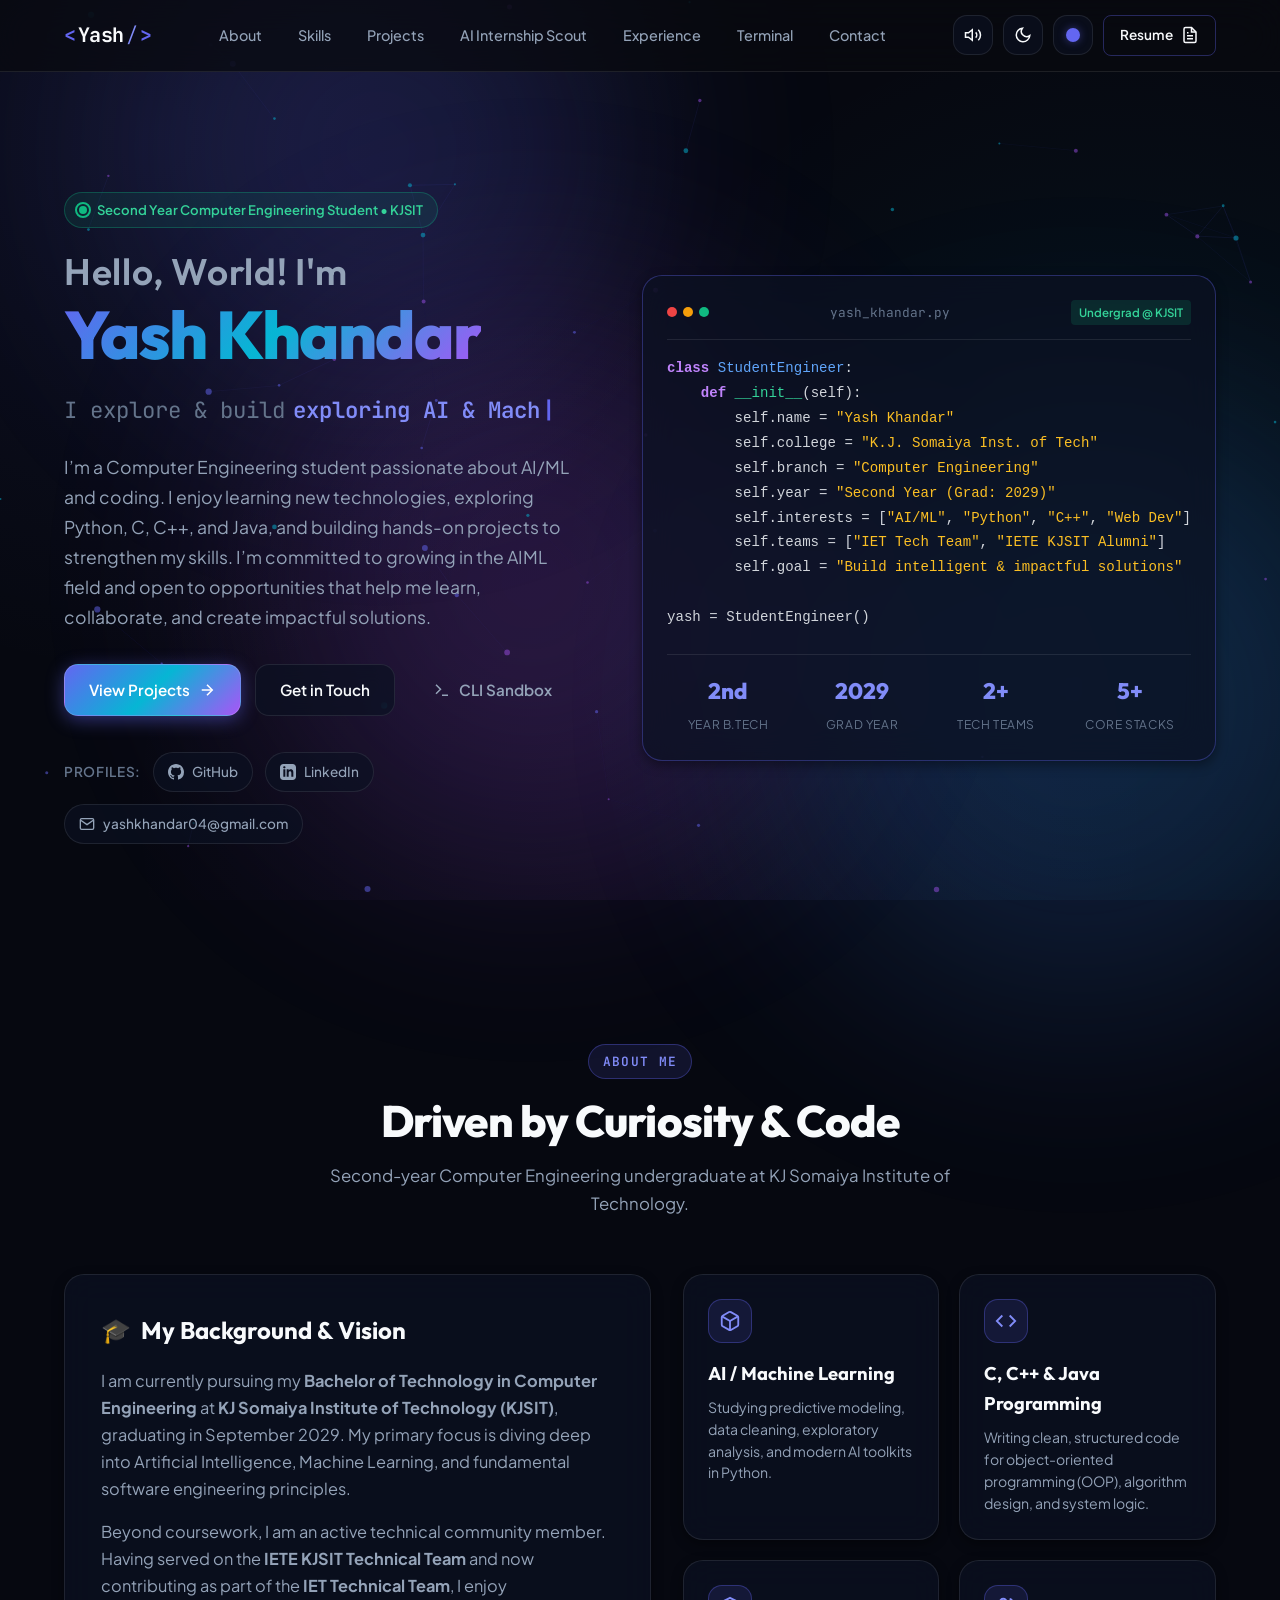
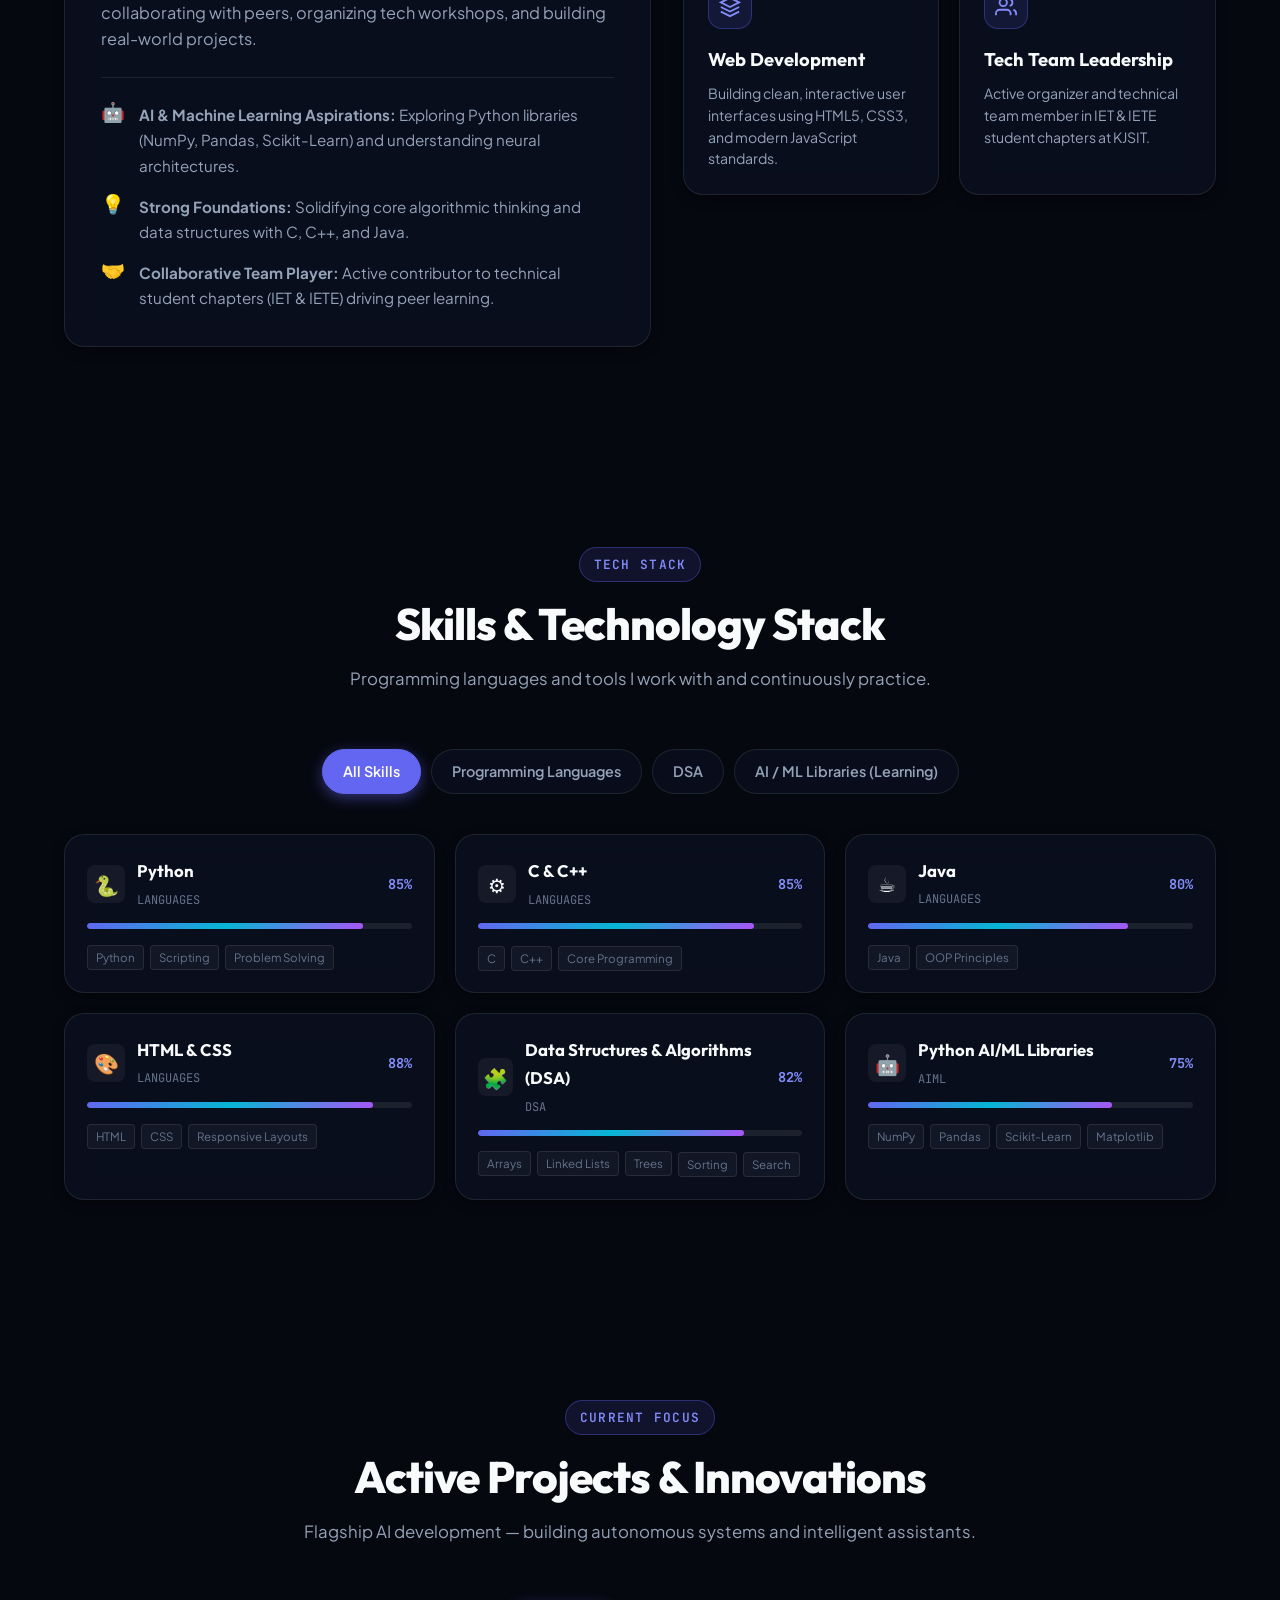
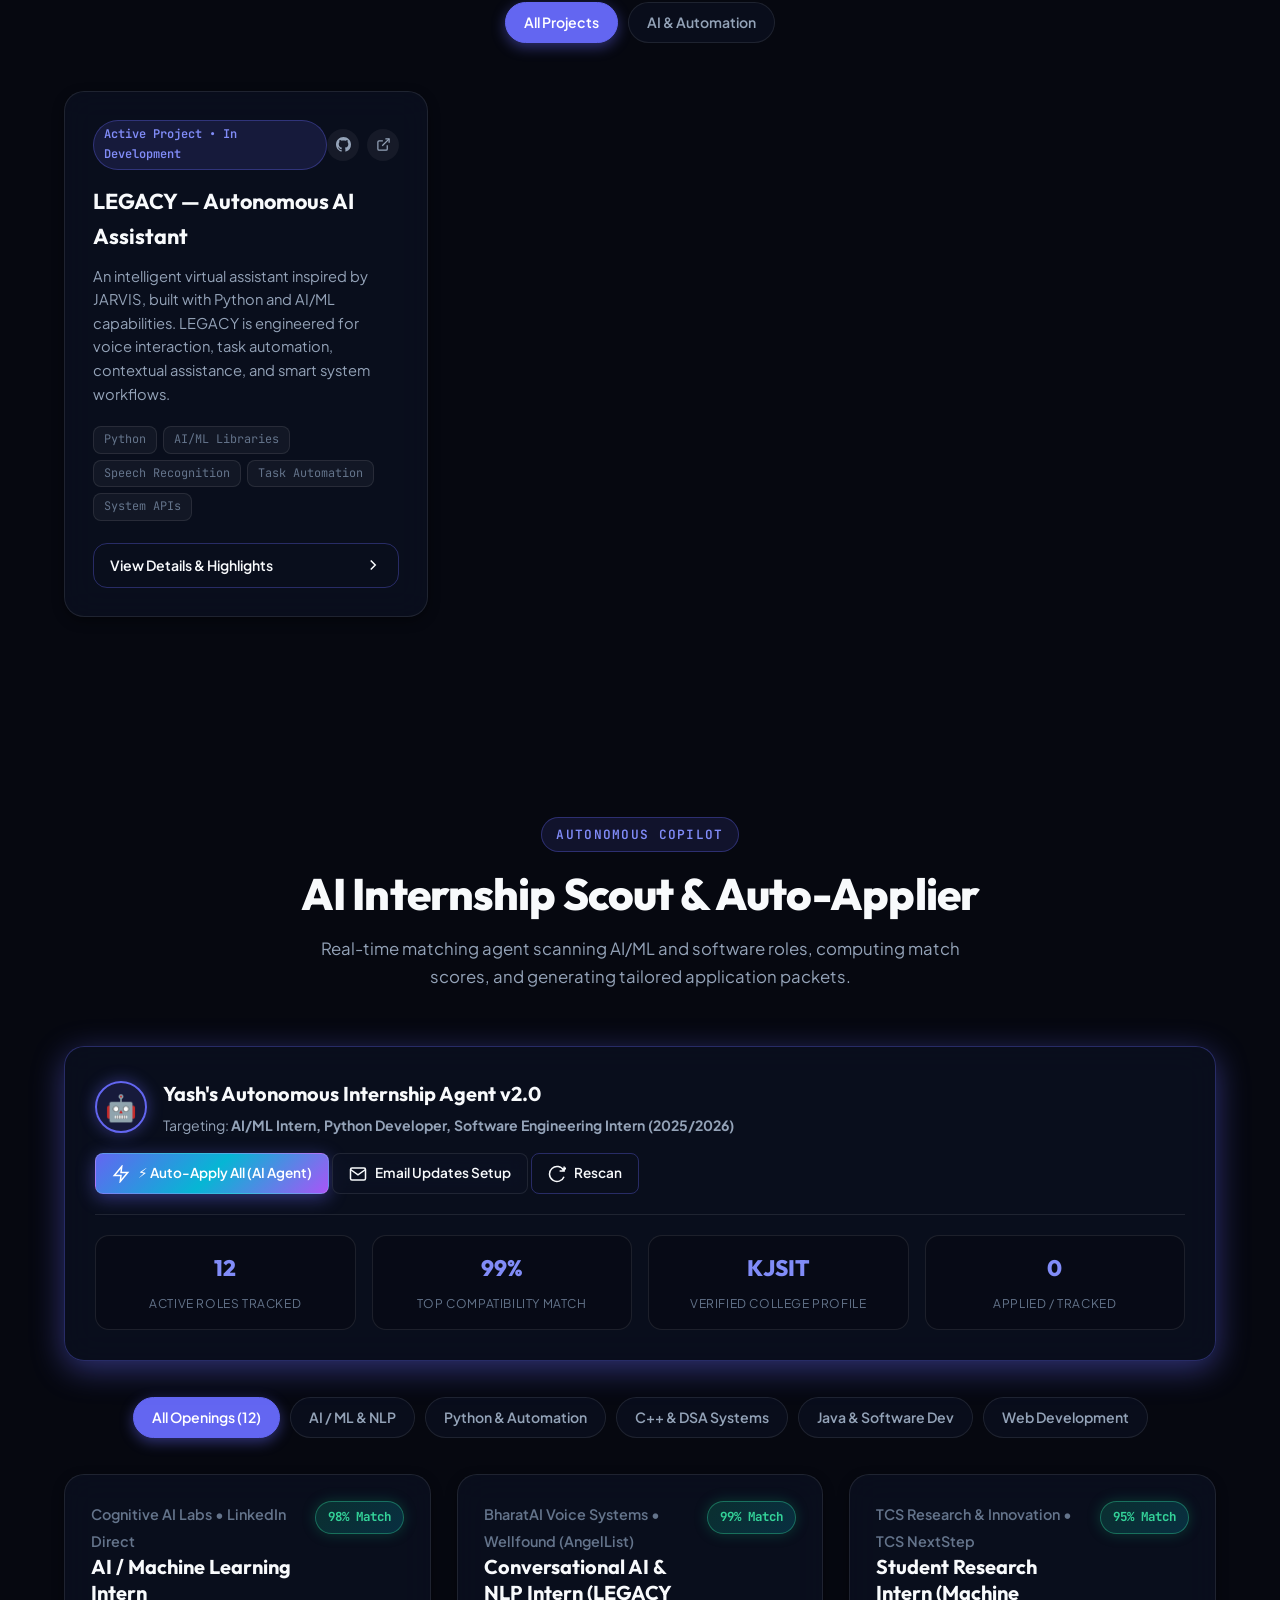
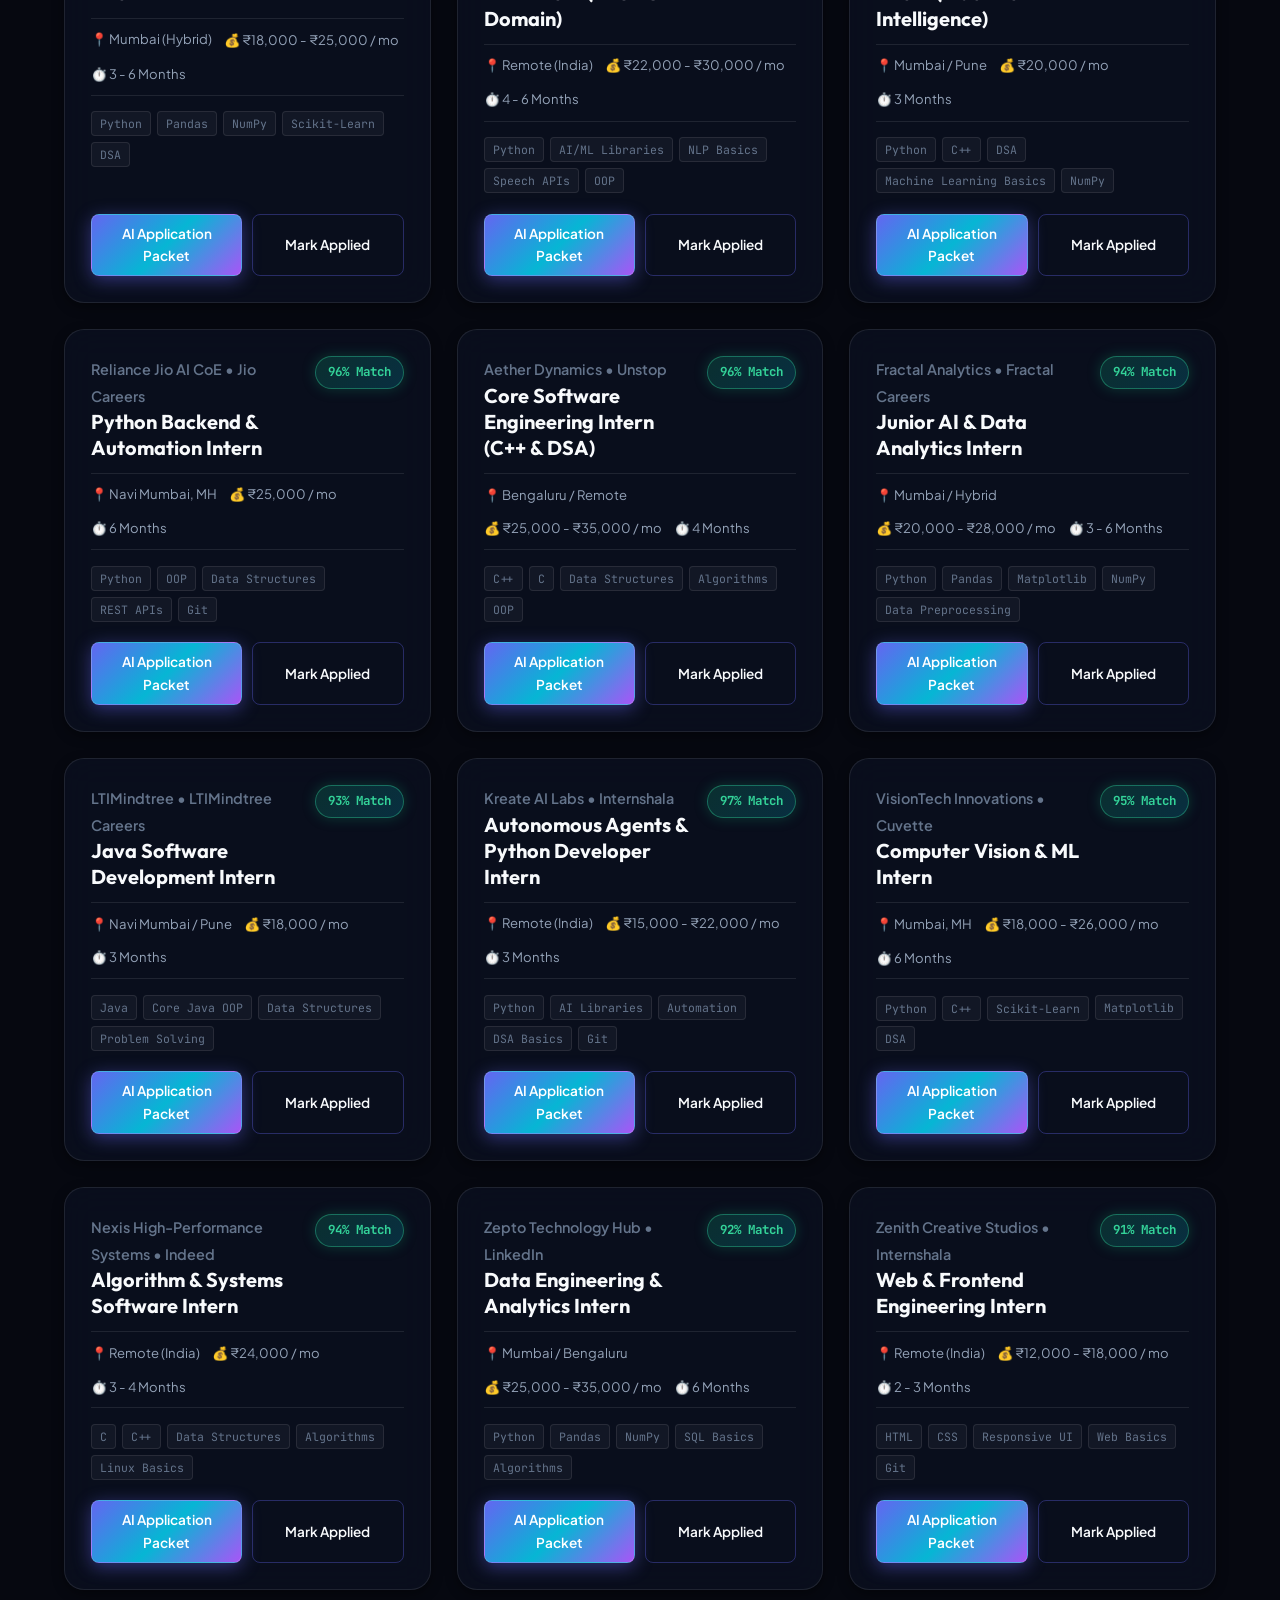
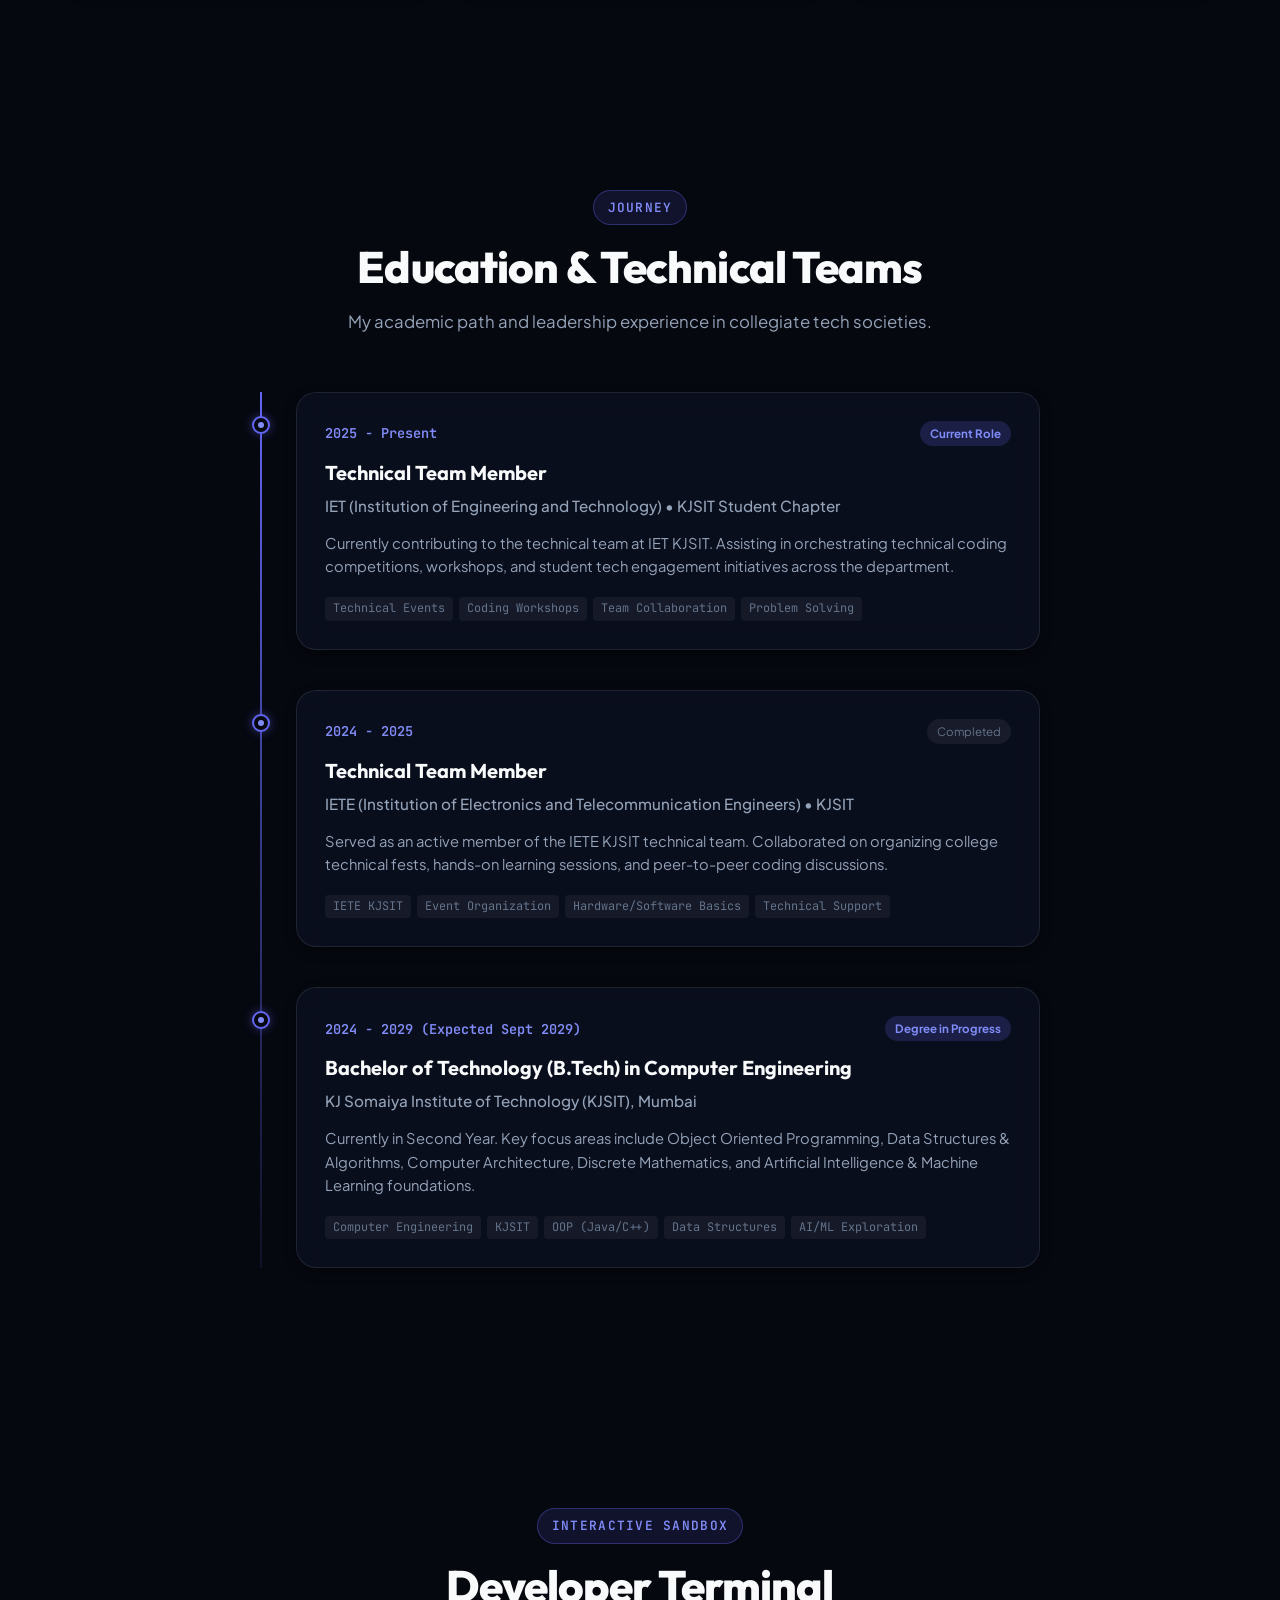
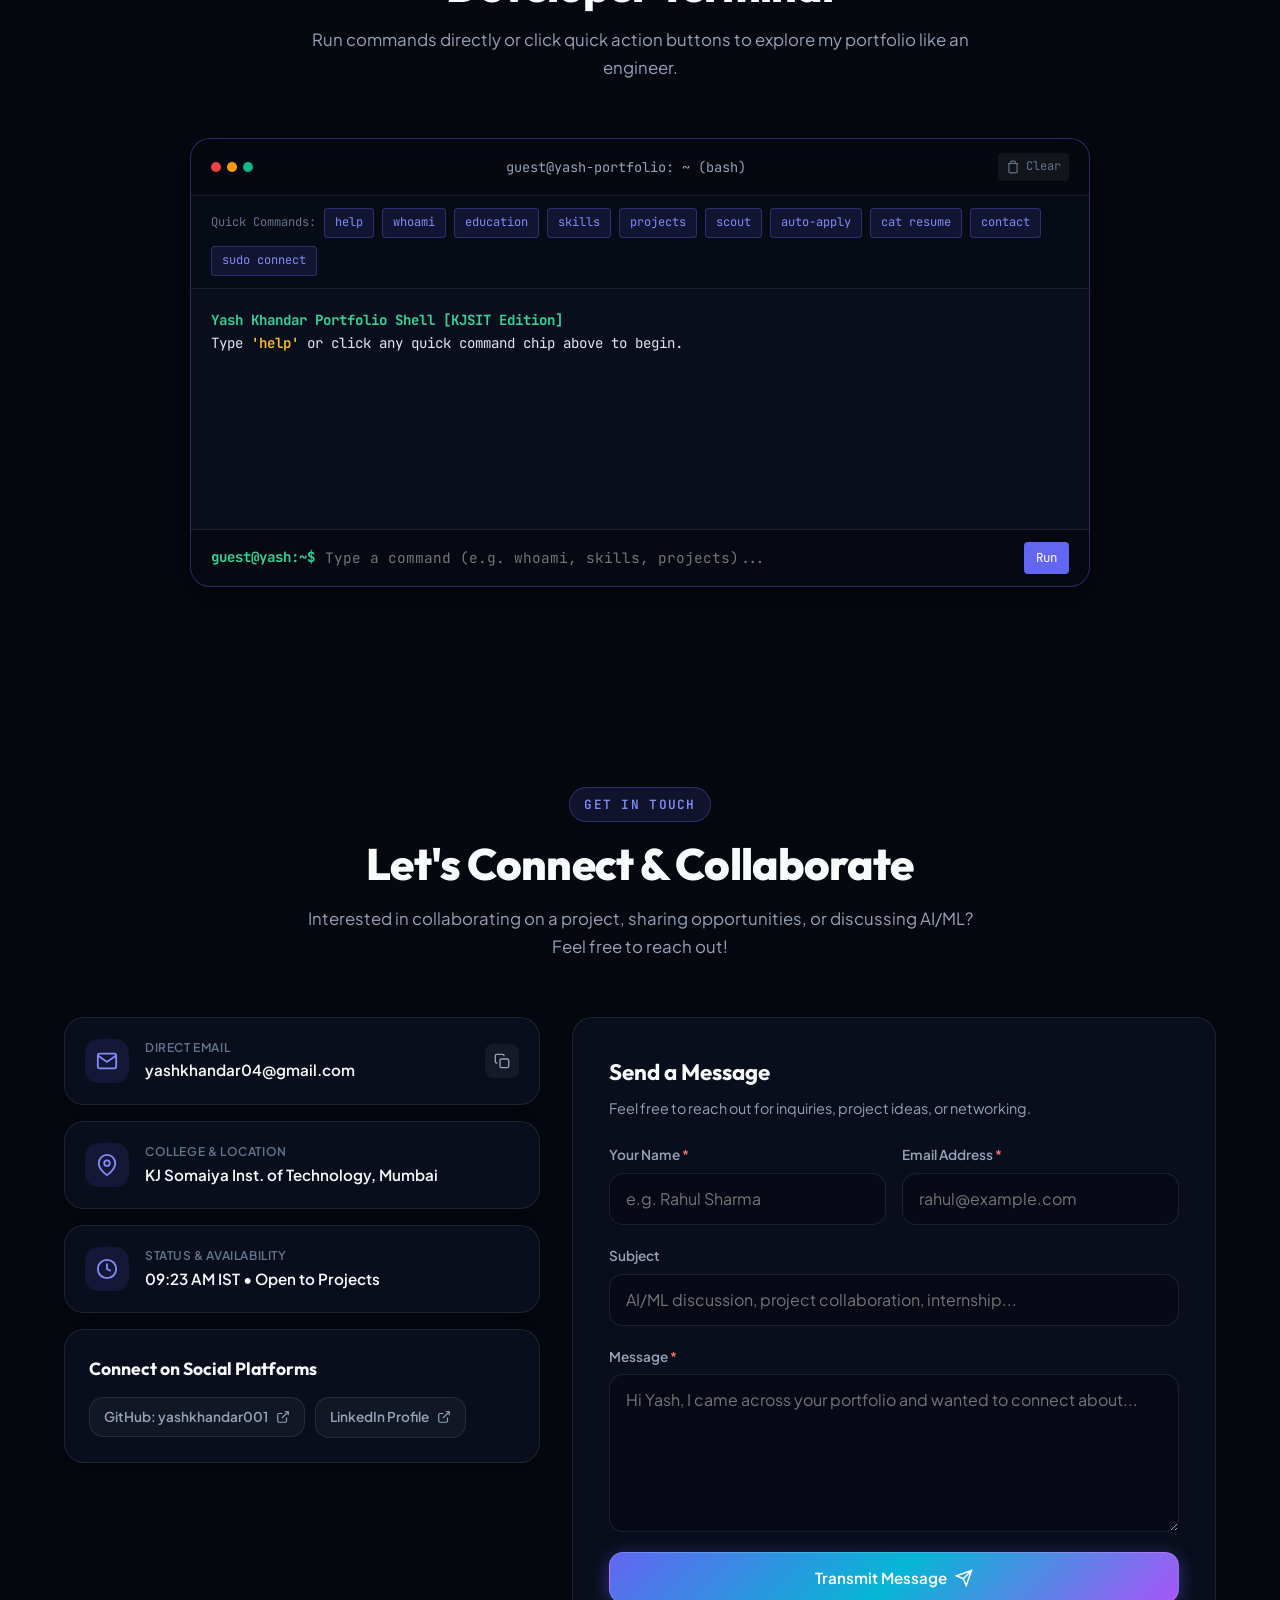
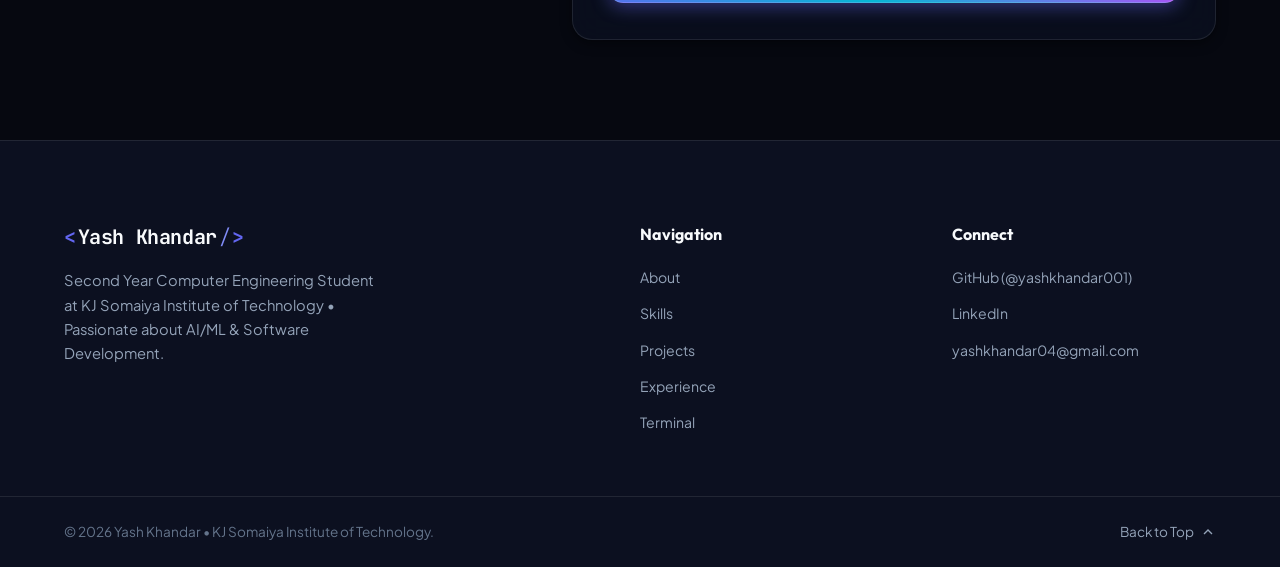
==== index.html @ 45e7b41e "Initial commit: Developer Portfolio & AI Internship Scout for Yash Khandar" ====
<!DOCTYPE html>
<html lang="en" data-theme="dark" data-accent="indigo">
<head>
  <meta charset="UTF-8">
  <meta name="viewport" content="width=device-width, initial-scale=1.0">
  <meta name="description" content="Yash Khandar - Computer Engineering Student at KJ Somaiya Institute of Technology. Passionate about AI/ML, Python, C++, and Software Development.">
  <meta name="keywords" content="Yash Khandar, Computer Engineering, KJSIT, AI ML, Python, C++, Java, Web Development, Portfolio, Student Developer">
  <meta name="author" content="Yash Khandar">
  
  <!-- Open Graph / Social Meta -->
  <meta property="og:type" content="website">
  <meta property="og:title" content="Yash Khandar | Computer Engineering & AI/ML Enthusiast">
  <meta property="og:description" content="Explore my projects, skills, tech team journey, and interactive terminal showcase.">
  
  <title>Yash Khandar | Computer Engineering &amp; AI/ML Enthusiast</title>
  
  <!-- Google Fonts -->
  <link rel="preconnect" href="https://fonts.googleapis.com">
  <link rel="preconnect" href="https://fonts.gstatic.com" crossorigin>
  <link href="https://fonts.googleapis.com/css2?family=JetBrains+Mono:wght@400;500;700&family=Outfit:wght@400;500;600;700;800&family=Plus+Jakarta+Sans:wght@300;400;500;600;700;800&display=swap" rel="stylesheet">
  
  <link rel="stylesheet" href="style.css">
</head>
<body>
  <!-- Ambient background glow spots -->
  <div class="bg-glow bg-glow-1" aria-hidden="true"></div>
  <div class="bg-glow bg-glow-2" aria-hidden="true"></div>
  <div class="bg-glow bg-glow-3" aria-hidden="true"></div>
  
  <!-- Interactive Particle Background Canvas -->
  <canvas id="particle-canvas" aria-hidden="true"></canvas>

  <!-- Sticky Glass Header / Navigation -->
  <header class="site-header" id="site-header">
    <div class="header-container">
      <a href="#hero" class="brand-logo" id="brand-logo" aria-label="Home">
        <span class="logo-bracket">&lt;</span>
        <span class="logo-name">Yash</span>
        <span class="logo-slash">/</span>
        <span class="logo-bracket">&gt;</span>
      </a>

      <!-- Desktop Nav -->
      <nav class="desktop-nav" aria-label="Main Navigation">
        <ul class="nav-list">
          <li><a href="#about" class="nav-link" id="nav-link-about">About</a></li>
          <li><a href="#skills" class="nav-link" id="nav-link-skills">Skills</a></li>
          <li><a href="#projects" class="nav-link" id="nav-link-projects">Projects</a></li>
          <li><a href="#internships" class="nav-link" id="nav-link-internships">AI Internship Scout</a></li>
          <li><a href="#experience" class="nav-link" id="nav-link-experience">Experience</a></li>
          <li><a href="#terminal-section" class="nav-link" id="nav-link-terminal">Terminal</a></li>
          <li><a href="#contact" class="nav-link" id="nav-link-contact">Contact</a></li>
        </ul>
      </nav>

      <!-- Action Controls -->
      <div class="header-actions">
        <!-- Sound FX Toggle -->
        <button class="icon-btn" id="sound-toggle-btn" aria-label="Toggle Sound Effects" title="Toggle Sound FX">
          <svg class="icon sound-on" viewBox="0 0 24 24" fill="none" stroke="currentColor" stroke-width="2">
            <polygon points="11 5 6 9 2 9 2 15 6 15 11 19 11 5"></polygon>
            <path d="M19.07 4.93a10 10 0 0 1 0 14.14M15.54 8.46a5 5 0 0 1 0 7.07"></path>
          </svg>
          <svg class="icon sound-off" viewBox="0 0 24 24" fill="none" stroke="currentColor" stroke-width="2" style="display: none;">
            <polygon points="11 5 6 9 2 9 2 15 6 15 11 19 11 5"></polygon>
            <line x1="23" y1="9" x2="17" y2="15"></line>
            <line x1="17" y1="9" x2="23" y2="15"></line>
          </svg>
        </button>

        <!-- Theme Toggle -->
        <button class="icon-btn" id="theme-toggle-btn" aria-label="Toggle Theme" title="Toggle Dark/Light Mode">
          <svg class="icon moon-icon" viewBox="0 0 24 24" fill="none" stroke="currentColor" stroke-width="2">
            <path d="M21 12.79A9 9 0 1 1 11.21 3 7 7 0 0 0 21 12.79z"></path>
          </svg>
          <svg class="icon sun-icon" viewBox="0 0 24 24" fill="none" stroke="currentColor" stroke-width="2" style="display: none;">
            <circle cx="12" cy="12" r="5"></circle>
            <line x1="12" y1="1" x2="12" y2="3"></line>
            <line x1="12" y1="21" x2="12" y2="23"></line>
            <line x1="4.22" y1="4.22" x2="5.64" y2="5.64"></line>
            <line x1="18.36" y1="18.36" x2="19.78" y2="19.78"></line>
            <line x1="1" y1="12" x2="3" y2="12"></line>
            <line x1="21" y1="12" x2="23" y2="12"></line>
            <line x1="4.22" y1="19.78" x2="5.64" y2="18.36"></line>
            <line x1="18.36" y1="5.64" x2="19.78" y2="4.22"></line>
          </svg>
        </button>

        <!-- Accent Color Picker Dropdown -->
        <div class="accent-picker-wrap">
          <button class="icon-btn" id="accent-toggle-btn" aria-label="Pick Accent Color" title="Customize Accent Color">
            <span class="accent-indicator-dot"></span>
          </button>
          <div class="accent-palette" id="accent-palette">
            <span class="palette-title">Theme Accent</span>
            <div class="palette-colors">
              <button class="color-swatch active" data-color="indigo" title="Electric Indigo" style="--c: #6366f1"></button>
              <button class="color-swatch" data-color="cyan" title="Cyber Cyan" style="--c: #06b6d4"></button>
              <button class="color-swatch" data-color="emerald" title="Neon Emerald" style="--c: #10b981"></button>
              <button class="color-swatch" data-color="purple" title="Cosmic Purple" style="--c: #a855f7"></button>
              <button class="color-swatch" data-color="amber" title="Solar Amber" style="--c: #f59e0b"></button>
              <button class="color-swatch" data-color="rose" title="Vibrant Rose" style="--c: #f43f5e"></button>
            </div>
          </div>
        </div>

        <!-- Resume CTA -->
        <button class="btn btn-outline btn-sm" id="btn-open-resume">
          <span>Resume</span>
          <svg class="btn-icon" viewBox="0 0 24 24" fill="none" stroke="currentColor" stroke-width="2">
            <path d="M14 2H6a2 2 0 0 0-2 2v16a2 2 0 0 0 2 2h12a2 2 0 0 0 2-2V8z"></path>
            <polyline points="14 2 14 8 20 8"></polyline>
            <line x1="16" y1="13" x2="8" y2="13"></line>
            <line x1="16" y1="17" x2="8" y2="17"></line>
            <polyline points="10 9 9 9 8 9"></polyline>
          </svg>
        </button>

        <!-- Mobile Menu Toggle -->
        <button class="mobile-menu-btn" id="mobile-menu-toggle" aria-label="Open Navigation Menu">
          <span class="bar"></span>
          <span class="bar"></span>
          <span class="bar"></span>
        </button>
      </div>
    </div>

    <!-- Mobile Drawer Menu -->
    <div class="mobile-nav-drawer" id="mobile-nav-drawer">
      <ul class="mobile-nav-list">
        <li><a href="#about" class="mobile-nav-link">About</a></li>
        <li><a href="#skills" class="mobile-nav-link">Skills</a></li>
        <li><a href="#projects" class="mobile-nav-link">Projects</a></li>
        <li><a href="#internships" class="mobile-nav-link">AI Internship Scout</a></li>
        <li><a href="#experience" class="mobile-nav-link">Experience</a></li>
        <li><a href="#terminal-section" class="mobile-nav-link">Terminal</a></li>
        <li><a href="#contact" class="mobile-nav-link">Contact</a></li>
        <li><button class="btn btn-primary w-full" id="mobile-resume-btn">View Resume</button></li>
      </ul>
    </div>
  </header>

  <main>
    <!-- HERO SECTION -->
    <section class="hero-section" id="hero">
      <div class="section-container hero-grid">
        <!-- Hero Text -->
        <div class="hero-content">
          <div class="status-badge">
            <span class="status-radar"></span>
            <span class="status-text">Second Year Computer Engineering Student &bull; KJSIT</span>
          </div>

          <h1 class="hero-title">
            <span class="hero-greeting">Hello, World! I'm</span>
            <span class="hero-name gradient-text">Yash Khandar</span>
          </h1>

          <div class="typewriter-container">
            <span class="typewriter-prefix">I explore &amp; build </span>
            <span class="typewriter-text" id="typewriter-target"></span>
            <span class="typewriter-cursor">|</span>
          </div>

          <p class="hero-bio">
            I’m a Computer Engineering student passionate about AI/ML and coding. I enjoy learning new technologies, exploring Python, C, C++, and Java, and building hands-on projects to strengthen my skills. I’m committed to growing in the AIML field and open to opportunities that help me learn, collaborate, and create impactful solutions.
          </p>

          <!-- Hero Action Buttons -->
          <div class="hero-cta-group">
            <a href="#projects" class="btn btn-primary" id="hero-btn-projects">
              <span>View Projects</span>
              <svg class="btn-icon" viewBox="0 0 24 24" fill="none" stroke="currentColor" stroke-width="2">
                <line x1="5" y1="12" x2="19" y2="12"></line>
                <polyline points="12 5 19 12 12 19"></polyline>
              </svg>
            </a>
            <a href="#contact" class="btn btn-glass" id="hero-btn-contact">
              <span>Get in Touch</span>
            </a>
            <a href="#terminal-section" class="btn btn-ghost" id="hero-btn-terminal" title="Try interactive CLI">
              <svg class="btn-icon" viewBox="0 0 24 24" fill="none" stroke="currentColor" stroke-width="2">
                <polyline points="4 17 10 11 4 5"></polyline>
                <line x1="12" y1="19" x2="20" y2="19"></line>
              </svg>
              <span>CLI Sandbox</span>
            </a>
          </div>

          <!-- Social Links Quick Bar -->
          <div class="hero-social-bar">
            <span class="social-label">Profiles:</span>
            <a href="https://github.com/yashkhandar001" target="_blank" rel="noopener noreferrer" class="social-chip" title="GitHub: yashkhandar001">
              <svg class="social-icon" viewBox="0 0 24 24" fill="currentColor">
                <path d="M12 0C5.37 0 0 5.37 0 12c0 5.31 3.435 9.795 8.205 11.385.6.105.825-.255.825-.57 0-.285-.015-1.23-.015-2.235-3.015.555-3.795-.735-4.035-1.41-.135-.345-.72-1.41-1.23-1.695-.42-.225-1.02-.78-.015-.795.945-.015 1.62.87 1.845 1.23 1.08 1.815 2.805 1.305 3.495.99.105-.78.42-1.305.765-1.605-2.67-.3-5.46-1.335-5.46-5.925 0-1.305.465-2.385 1.23-3.225-.12-.3-.54-1.53.12-3.18 0 0 1.005-.315 3.3 1.23.96-.27 1.98-.405 3-.405s2.04.135 3 .405c2.295-1.56 3.3-1.23 3.3-1.23.66 1.65.24 2.88.12 3.18.765.84 1.23 1.905 1.23 3.225 0 4.605-2.805 5.625-5.475 5.925.435.375.81 1.095.81 2.22 0 1.605-.015 2.895-.015 3.3 0 .315.225.69.825.57A12.02 12.02 0 0024 12c0-6.63-5.37-12-12-12z"/>
              </svg>
              <span>GitHub</span>
            </a>
            <a href="https://www.linkedin.com/in/yash-khandar-125672370" target="_blank" rel="noopener noreferrer" class="social-chip" title="LinkedIn Profile">
              <svg class="social-icon" viewBox="0 0 24 24" fill="currentColor">
                <path d="M19 0h-14c-2.761 0-5 2.239-5 5v14c0 2.761 2.239 5 5 5h14c2.762 0 5-2.239 5-5v-14c0-2.761-2.238-5-5-5zm-11 19h-3v-11h3v11zm-1.5-12.268c-.966 0-1.75-.79-1.75-1.764s.784-1.764 1.75-1.764 1.75.79 1.75 1.764-.783 1.764-1.75 1.764zm13.5 12.268h-3v-5.604c0-3.368-4-3.113-4 0v5.604h-3v-11h3v1.765c1.396-2.586 7-2.777 7 2.476v6.759z"/>
              </svg>
              <span>LinkedIn</span>
            </a>
            <button class="social-chip copy-chip" id="copy-email-btn" title="Click to copy email">
              <svg class="social-icon" viewBox="0 0 24 24" fill="none" stroke="currentColor" stroke-width="2">
                <path d="M4 4h16c1.1 0 2 .9 2 2v12c0 1.1-.9 2-2 2H4c-1.1 0-2-.9-2-2V6c0-1.1.9-2 2-2z"></path>
                <polyline points="22,6 12,13 2,6"></polyline>
              </svg>
              <span id="email-chip-text">yashkhandar04@gmail.com</span>
            </button>
          </div>
        </div>

        <!-- Hero Visual Showcase Card -->
        <div class="hero-visual">
          <div class="glass-card hero-code-card">
            <div class="card-header-bar">
              <div class="window-dots">
                <span class="dot dot-red"></span>
                <span class="dot dot-yellow"></span>
                <span class="dot dot-green"></span>
              </div>
              <span class="card-title-tag">yash_khandar.py</span>
              <span class="badge-status">Undergrad @ KJSIT</span>
            </div>
            <pre class="code-preview"><code><span class="code-kw">class</span> <span class="code-var">StudentEngineer</span>:
    <span class="code-kw">def</span> <span class="code-prop">__init__</span>(self):
        self.name = <span class="code-str">"Yash Khandar"</span>
        self.college = <span class="code-str">"K.J. Somaiya Inst. of Tech"</span>
        self.branch = <span class="code-str">"Computer Engineering"</span>
        self.year = <span class="code-str">"Second Year (Grad: 2029)"</span>
        self.interests = [<span class="code-str">"AI/ML"</span>, <span class="code-str">"Python"</span>, <span class="code-str">"C++"</span>, <span class="code-str">"Web Dev"</span>]
        self.teams = [<span class="code-str">"IET Tech Team"</span>, <span class="code-str">"IETE KJSIT Alumni"</span>]
        self.goal = <span class="code-str">"Build intelligent &amp; impactful solutions"</span>

yash = StudentEngineer()</code></pre>
            
            <div class="hero-metrics-grid">
              <div class="metric-item">
                <span class="metric-number">2nd</span>
                <span class="metric-label">Year B.Tech</span>
              </div>
              <div class="metric-item">
                <span class="metric-number">2029</span>
                <span class="metric-label">Grad Year</span>
              </div>
              <div class="metric-item">
                <span class="metric-number">2+</span>
                <span class="metric-label">Tech Teams</span>
              </div>
              <div class="metric-item">
                <span class="metric-number">5+</span>
                <span class="metric-label">Core Stacks</span>
              </div>
            </div>
          </div>
        </div>
      </div>
    </section>

    <!-- ABOUT SECTION -->
    <section class="section about-section" id="about">
      <div class="section-container">
        <div class="section-header">
          <span class="section-pill">About Me</span>
          <h2 class="section-title">Driven by Curiosity &amp; Code</h2>
          <p class="section-subtitle">Second-year Computer Engineering undergraduate at KJ Somaiya Institute of Technology.</p>
        </div>

        <div class="about-grid">
          <!-- Bio card -->
          <div class="glass-card about-card-bio">
            <h3 class="about-card-title">
              <span class="title-icon">🎓</span>
              My Background &amp; Vision
            </h3>
            <p>
              I am currently pursuing my <strong>Bachelor of Technology in Computer Engineering</strong> at <strong>KJ Somaiya Institute of Technology (KJSIT)</strong>, graduating in September 2029. My primary focus is diving deep into Artificial Intelligence, Machine Learning, and fundamental software engineering principles.
            </p>
            <p>
              Beyond coursework, I am an active technical community member. Having served on the <strong>IETE KJSIT Technical Team</strong> and now contributing as part of the <strong>IET Technical Team</strong>, I enjoy collaborating with peers, organizing tech workshops, and building real-world projects.
            </p>

            <div class="values-list">
              <div class="value-item">
                <span class="value-bullet">🤖</span>
                <div>
                  <strong>AI &amp; Machine Learning Aspirations:</strong> Exploring Python libraries (NumPy, Pandas, Scikit-Learn) and understanding neural architectures.
                </div>
              </div>
              <div class="value-item">
                <span class="value-bullet">💡</span>
                <div>
                  <strong>Strong Foundations:</strong> Solidifying core algorithmic thinking and data structures with C, C++, and Java.
                </div>
              </div>
              <div class="value-item">
                <span class="value-bullet">🤝</span>
                <div>
                  <strong>Collaborative Team Player:</strong> Active contributor to technical student chapters (IET &amp; IETE) driving peer learning.
                </div>
              </div>
            </div>
          </div>

          <!-- What I Do / Areas of Interest Cards -->
          <div class="about-services-grid">
            <div class="glass-card service-card">
              <div class="service-icon-box">
                <svg viewBox="0 0 24 24" fill="none" stroke="currentColor" stroke-width="2">
                  <path d="M21 16V8a2 2 0 0 0-1-1.73l-7-4a2 2 0 0 0-2 0l-7 4A2 2 0 0 0 3 8v8a2 2 0 0 0 1 1.73l7 4a2 2 0 0 0 2 0l7-4A2 2 0 0 0 21 16z"></path>
                  <polyline points="3.27 6.96 12 12.01 20.73 6.96"></polyline>
                  <line x1="12" y1="22.08" x2="12" y2="12"></line>
                </svg>
              </div>
              <h4 class="service-title">AI / Machine Learning</h4>
              <p class="service-desc">Studying predictive modeling, data cleaning, exploratory analysis, and modern AI toolkits in Python.</p>
            </div>

            <div class="glass-card service-card">
              <div class="service-icon-box">
                <svg viewBox="0 0 24 24" fill="none" stroke="currentColor" stroke-width="2">
                  <polyline points="16 18 22 12 16 6"></polyline>
                  <polyline points="8 6 2 12 8 18"></polyline>
                </svg>
              </div>
              <h4 class="service-title">C, C++ &amp; Java Programming</h4>
              <p class="service-desc">Writing clean, structured code for object-oriented programming (OOP), algorithm design, and system logic.</p>
            </div>

            <div class="glass-card service-card">
              <div class="service-icon-box">
                <svg viewBox="0 0 24 24" fill="none" stroke="currentColor" stroke-width="2">
                  <polygon points="12 2 2 7 12 12 22 7 12 2"></polygon>
                  <polyline points="2 17 12 22 22 17"></polyline>
                  <polyline points="2 12 12 17 22 12"></polyline>
                </svg>
              </div>
              <h4 class="service-title">Web Development</h4>
              <p class="service-desc">Building clean, interactive user interfaces using HTML5, CSS3, and modern JavaScript standards.</p>
            </div>

            <div class="glass-card service-card">
              <div class="service-icon-box">
                <svg viewBox="0 0 24 24" fill="none" stroke="currentColor" stroke-width="2">
                  <path d="M17 21v-2a4 4 0 0 0-4-4H5a4 4 0 0 0-4 4v2"></path>
                  <circle cx="9" cy="7" r="4"></circle>
                  <path d="M23 21v-2a4 4 0 0 0-3-3.87"></path>
                  <path d="M16 3.13a4 4 0 0 1 0 7.75"></path>
                </svg>
              </div>
              <h4 class="service-title">Tech Team Leadership</h4>
              <p class="service-desc">Active organizer and technical team member in IET &amp; IETE student chapters at KJSIT.</p>
            </div>
          </div>
        </div>
      </div>
    </section>

    <!-- SKILLS MATRIX SECTION -->
    <section class="section skills-section" id="skills">
      <div class="section-container">
        <div class="section-header">
          <span class="section-pill">Tech Stack</span>
          <h2 class="section-title">Skills &amp; Technology Stack</h2>
          <p class="section-subtitle">Programming languages and tools I work with and continuously practice.</p>
        </div>

        <!-- Category Tabs -->
        <div class="skills-filter-bar" role="tablist" aria-label="Skills Categories">
          <button class="filter-tab active" data-tab="all" role="tab" aria-selected="true">All Skills</button>
          <button class="filter-tab" data-tab="languages" role="tab" aria-selected="false">Programming Languages</button>
          <button class="filter-tab" data-tab="dsa" role="tab" aria-selected="false">DSA</button>
          <button class="filter-tab" data-tab="aiml" role="tab" aria-selected="false">AI / ML Libraries (Learning)</button>
        </div>

        <!-- Skills Grid -->
        <div class="skills-grid" id="skills-grid-container">
          <!-- Dynamically populated via script.js -->
        </div>
      </div>
    </section>

    <!-- PROJECTS SHOWCASE SECTION -->
    <section class="section projects-section" id="projects">
      <div class="section-container">
        <div class="section-header">
          <span class="section-pill">Current Focus</span>
          <h2 class="section-title">Active Projects &amp; Innovations</h2>
          <p class="section-subtitle">Flagship AI development — building autonomous systems and intelligent assistants.</p>
        </div>

        <!-- Project Categories Filter -->
        <div class="projects-filter-bar" role="tablist">
          <button class="proj-tab active" data-category="all">All Projects</button>
          <button class="proj-tab" data-category="aiml">AI &amp; Automation</button>
        </div>

        <!-- Projects Grid -->
        <div class="projects-grid" id="projects-grid-container">
          <!-- Populated dynamically via script.js -->
        </div>
      </div>
    </section>

    <!-- AI INTERNSHIP SCOUT & APPLICATION COPILOT SECTION -->
    <section class="section internship-section" id="internships">
      <div class="section-container">
        <div class="section-header">
          <span class="section-pill">Autonomous Copilot</span>
          <h2 class="section-title">AI Internship Scout &amp; Auto-Applier</h2>
          <p class="section-subtitle">Real-time matching agent scanning AI/ML and software roles, computing match scores, and generating tailored application packets.</p>
        </div>

        <!-- Agent Scanner Dashboard Bar -->
        <div class="glass-card scout-dashboard-card">
          <div class="scout-status-row">
            <div class="scout-agent-info">
              <span class="agent-avatar">🤖</span>
              <div>
                <h4 class="agent-name">Yash's Autonomous Internship Agent v2.0</h4>
                <p class="agent-target">Targeting: <strong>AI/ML Intern, Python Developer, Software Engineering Intern (2025/2026)</strong></p>
              </div>
            </div>
            <div class="scout-actions">
              <button class="btn btn-primary btn-sm" id="btn-auto-apply-all" title="Let AI automatically submit applications and send email updates">
                <svg class="btn-icon" viewBox="0 0 24 24" fill="none" stroke="currentColor" stroke-width="2">
                  <polygon points="13 2 3 14 12 14 11 22 21 10 12 10 13 2"></polygon>
                </svg>
                <span>⚡ Auto-Apply All (AI Agent)</span>
              </button>
              <button class="btn btn-glass btn-sm" id="btn-open-email-setup" title="Configure live email updates to yashkhandar04@gmail.com">
                <svg class="btn-icon" viewBox="0 0 24 24" fill="none" stroke="currentColor" stroke-width="2">
                  <path d="M4 4h16c1.1 0 2 .9 2 2v12c0 1.1-.9 2-2 2H4c-1.1 0-2-.9-2-2V6c0-1.1.9-2 2-2z"></path>
                  <polyline points="22,6 12,13 2,6"></polyline>
                </svg>
                <span>Email Updates Setup</span>
              </button>
              <button class="btn btn-outline btn-sm" id="btn-run-scout-scan" title="Rescan verified feeds">
                <svg class="btn-icon" viewBox="0 0 24 24" fill="none" stroke="currentColor" stroke-width="2">
                  <path d="M21.5 2v6h-6M21.34 15.57a10 10 0 1 1-.57-8.38l5.67-5.67"></path>
                </svg>
                <span>Rescan</span>
              </button>
            </div>
          </div>

          <div class="scout-stats-grid">
            <div class="scout-stat-box">
              <span class="scout-stat-val" id="stat-scanned-count">12</span>
              <span class="scout-stat-lbl">Active Roles Tracked</span>
            </div>
            <div class="scout-stat-box">
              <span class="scout-stat-val" id="stat-avg-match">99%</span>
              <span class="scout-stat-lbl">Top Compatibility Match</span>
            </div>
            <div class="scout-stat-box">
              <span class="scout-stat-val">KJSIT</span>
              <span class="scout-stat-lbl">Verified College Profile</span>
            </div>
            <div class="scout-stat-box">
              <span class="scout-stat-val" id="stat-applied-count">0</span>
              <span class="scout-stat-lbl">Applied / Tracked</span>
            </div>
          </div>
        </div>

        <!-- Filter tabs for Internships -->
        <div class="internships-filter-bar" role="tablist">
          <button class="intern-tab active" data-filter="all">All Openings (12)</button>
          <button class="intern-tab" data-filter="aiml">AI / ML &amp; NLP</button>
          <button class="intern-tab" data-filter="python">Python &amp; Automation</button>
          <button class="intern-tab" data-filter="dsa">C++ &amp; DSA Systems</button>
          <button class="intern-tab" data-filter="java">Java &amp; Software Dev</button>
          <button class="intern-tab" data-filter="web">Web Development</button>
        </div>

        <!-- Internship Listings Grid -->
        <div class="internships-grid" id="internships-grid-container">
          <!-- Populated dynamically via script.js -->
        </div>
      </div>
    </section>

    <!-- EXPERIENCE & EDUCATION TIMELINE -->
    <section class="section experience-section" id="experience">
      <div class="section-container">
        <div class="section-header">
          <span class="section-pill">Journey</span>
          <h2 class="section-title">Education &amp; Technical Teams</h2>
          <p class="section-subtitle">My academic path and leadership experience in collegiate tech societies.</p>
        </div>

        <div class="timeline-wrapper">
          <div class="timeline-line"></div>

          <!-- Timeline Item 1 -->
          <div class="timeline-item">
            <div class="timeline-dot">
              <span class="dot-inner"></span>
            </div>
            <div class="glass-card timeline-card">
              <div class="timeline-badge-row">
                <span class="timeline-period">2025 - Present</span>
                <span class="badge-accent">Current Role</span>
              </div>
              <h3 class="timeline-role">Technical Team Member</h3>
              <h4 class="timeline-company">IET (Institution of Engineering and Technology) &bull; KJSIT Student Chapter</h4>
              <p class="timeline-desc">
                Currently contributing to the technical team at IET KJSIT. Assisting in orchestrating technical coding competitions, workshops, and student tech engagement initiatives across the department.
              </p>
              <div class="timeline-tags">
                <span class="tag">Technical Events</span>
                <span class="tag">Coding Workshops</span>
                <span class="tag">Team Collaboration</span>
                <span class="tag">Problem Solving</span>
              </div>
            </div>
          </div>

          <!-- Timeline Item 2 -->
          <div class="timeline-item">
            <div class="timeline-dot">
              <span class="dot-inner"></span>
            </div>
            <div class="glass-card timeline-card">
              <div class="timeline-badge-row">
                <span class="timeline-period">2024 - 2025</span>
                <span class="badge-muted">Completed</span>
              </div>
              <h3 class="timeline-role">Technical Team Member</h3>
              <h4 class="timeline-company">IETE (Institution of Electronics and Telecommunication Engineers) &bull; KJSIT</h4>
              <p class="timeline-desc">
                Served as an active member of the IETE KJSIT technical team. Collaborated on organizing college technical fests, hands-on learning sessions, and peer-to-peer coding discussions.
              </p>
              <div class="timeline-tags">
                <span class="tag">IETE KJSIT</span>
                <span class="tag">Event Organization</span>
                <span class="tag">Hardware/Software Basics</span>
                <span class="tag">Technical Support</span>
              </div>
            </div>
          </div>

          <!-- Timeline Item 3 -->
          <div class="timeline-item">
            <div class="timeline-dot">
              <span class="dot-inner"></span>
            </div>
            <div class="glass-card timeline-card">
              <div class="timeline-badge-row">
                <span class="timeline-period">2024 - 2029 (Expected Sept 2029)</span>
                <span class="badge-accent">Degree in Progress</span>
              </div>
              <h3 class="timeline-role">Bachelor of Technology (B.Tech) in Computer Engineering</h3>
              <h4 class="timeline-company">KJ Somaiya Institute of Technology (KJSIT), Mumbai</h4>
              <p class="timeline-desc">
                Currently in Second Year. Key focus areas include Object Oriented Programming, Data Structures &amp; Algorithms, Computer Architecture, Discrete Mathematics, and Artificial Intelligence &amp; Machine Learning foundations.
              </p>
              <div class="timeline-tags">
                <span class="tag">Computer Engineering</span>
                <span class="tag">KJSIT</span>
                <span class="tag">OOP (Java/C++)</span>
                <span class="tag">Data Structures</span>
                <span class="tag">AI/ML Exploration</span>
              </div>
            </div>
          </div>
        </div>
      </div>
    </section>

    <!-- INTERACTIVE CLI TERMINAL SECTION -->
    <section class="section terminal-section" id="terminal-section">
      <div class="section-container">
        <div class="section-header">
          <span class="section-pill">Interactive Sandbox</span>
          <h2 class="section-title">Developer Terminal</h2>
          <p class="section-subtitle">Run commands directly or click quick action buttons to explore my portfolio like an engineer.</p>
        </div>

        <div class="terminal-container glass-card">
          <!-- Terminal Title Bar -->
          <div class="terminal-bar">
            <div class="window-dots">
              <span class="dot dot-red"></span>
              <span class="dot dot-yellow"></span>
              <span class="dot dot-green"></span>
            </div>
            <div class="terminal-title">guest@yash-portfolio: ~ (bash)</div>
            <div class="terminal-actions">
              <button class="terminal-clear-btn" id="terminal-clear-btn" title="Clear terminal screen">
                <svg viewBox="0 0 24 24" fill="none" stroke="currentColor" stroke-width="2" style="width: 14px; height: 14px;">
                  <polyline points="3 6 5 6 21 6"></polyline>
                  <path d="M19 6v14a2 2 0 0 1-2 2H7a2 2 0 0 1-2-2V6m3 0V4a2 2 0 0 1 2-2h4a2 2 0 0 1 2 2v2"></path>
                </svg>
                <span>Clear</span>
              </button>
            </div>
          </div>

          <!-- Quick Command Helper Chips -->
          <div class="terminal-quick-chips">
            <span class="quick-label">Quick Commands:</span>
            <button class="cmd-chip" data-cmd="help">help</button>
            <button class="cmd-chip" data-cmd="whoami">whoami</button>
            <button class="cmd-chip" data-cmd="education">education</button>
            <button class="cmd-chip" data-cmd="skills">skills</button>
            <button class="cmd-chip" data-cmd="projects">projects</button>
            <button class="cmd-chip" data-cmd="scout">scout</button>
            <button class="cmd-chip" data-cmd="auto-apply">auto-apply</button>
            <button class="cmd-chip" data-cmd="cat resume">cat resume</button>
            <button class="cmd-chip" data-cmd="contact">contact</button>
            <button class="cmd-chip" data-cmd="sudo connect">sudo connect</button>
          </div>

          <!-- Terminal Output Body -->
          <div class="terminal-body" id="terminal-output">
            <div class="term-line welcome-line">
              <span class="term-highlight">Yash Khandar Portfolio Shell [KJSIT Edition]</span><br>
              Type <span class="term-cmd-highlight">'help'</span> or click any quick command chip above to begin.
            </div>
          </div>

          <!-- Terminal Input Row -->
          <form class="terminal-input-row" id="terminal-form" autocomplete="off">
            <span class="term-prompt">guest@yash:~$</span>
            <input type="text" id="terminal-input" class="term-input" placeholder="Type a command (e.g. whoami, skills, projects)..." spellcheck="false" autocomplete="off" autocorrect="off" autocapitalize="off">
            <button type="submit" class="term-submit-btn" aria-label="Execute Command">Run</button>
          </form>
        </div>
      </div>
    </section>

    <!-- CONTACT SECTION -->
    <section class="section contact-section" id="contact">
      <div class="section-container">
        <div class="section-header">
          <span class="section-pill">Get In Touch</span>
          <h2 class="section-title">Let's Connect &amp; Collaborate</h2>
          <p class="section-subtitle">Interested in collaborating on a project, sharing opportunities, or discussing AI/ML? Feel free to reach out!</p>
        </div>

        <div class="contact-grid">
          <!-- Direct Contact Cards -->
          <div class="contact-info-column">
            <div class="glass-card contact-info-card">
              <div class="contact-card-icon">
                <svg viewBox="0 0 24 24" fill="none" stroke="currentColor" stroke-width="2">
                  <path d="M4 4h16c1.1 0 2 .9 2 2v12c0 1.1-.9 2-2 2H4c-1.1 0-2-.9-2-2V6c0-1.1.9-2 2-2z"></path>
                  <polyline points="22,6 12,13 2,6"></polyline>
                </svg>
              </div>
              <div class="contact-card-content">
                <span class="contact-card-label">Direct Email</span>
                <span class="contact-card-val">yashkhandar04@gmail.com</span>
              </div>
              <button class="copy-action-btn" data-copy="yashkhandar04@gmail.com" title="Copy Email">
                <svg viewBox="0 0 24 24" fill="none" stroke="currentColor" stroke-width="2">
                  <rect x="9" y="9" width="13" height="13" rx="2" ry="2"></rect>
                  <path d="M5 15H4a2 2 0 0 1-2-2V4a2 2 0 0 1 2-2h9a2 2 0 0 1 2 2v1"></path>
                </svg>
              </button>
            </div>

            <div class="glass-card contact-info-card">
              <div class="contact-card-icon">
                <svg viewBox="0 0 24 24" fill="none" stroke="currentColor" stroke-width="2">
                  <path d="M21 10c0 7-9 13-9 13s-9-6-9-13a9 9 0 0 1 18 0z"></path>
                  <circle cx="12" cy="10" r="3"></circle>
                </svg>
              </div>
              <div class="contact-card-content">
                <span class="contact-card-label">College &amp; Location</span>
                <span class="contact-card-val">KJ Somaiya Inst. of Technology, Mumbai</span>
              </div>
            </div>

            <div class="glass-card contact-info-card">
              <div class="contact-card-icon">
                <svg viewBox="0 0 24 24" fill="none" stroke="currentColor" stroke-width="2">
                  <circle cx="12" cy="12" r="10"></circle>
                  <polyline points="12 6 12 12 16 14"></polyline>
                </svg>
              </div>
              <div class="contact-card-content">
                <span class="contact-card-label">Status &amp; Availability</span>
                <span class="contact-card-val" id="live-timezone-status">Open to Internships &amp; Projects</span>
              </div>
            </div>

            <div class="glass-card contact-social-box">
              <h4>Connect on Social Platforms</h4>
              <div class="contact-social-pills">
                <a href="https://github.com/yashkhandar001" target="_blank" rel="noopener noreferrer" class="social-pill">
                  <span>GitHub: yashkhandar001</span>
                  <svg viewBox="0 0 24 24" fill="none" stroke="currentColor" stroke-width="2"><path d="M18 13v6a2 2 0 0 1-2 2H5a2 2 0 0 1-2-2V8a2 2 0 0 1 2-2h6"></path><polyline points="15 3 21 3 21 9"></polyline><line x1="10" y1="14" x2="21" y2="3"></line></svg>
                </a>
                <a href="https://www.linkedin.com/in/yash-khandar-125672370" target="_blank" rel="noopener noreferrer" class="social-pill">
                  <span>LinkedIn Profile</span>
                  <svg viewBox="0 0 24 24" fill="none" stroke="currentColor" stroke-width="2"><path d="M18 13v6a2 2 0 0 1-2 2H5a2 2 0 0 1-2-2V8a2 2 0 0 1 2-2h6"></path><polyline points="15 3 21 3 21 9"></polyline><line x1="10" y1="14" x2="21" y2="3"></line></svg>
                </a>
              </div>
            </div>
          </div>

          <!-- Interactive Contact Form -->
          <div class="glass-card contact-form-card">
            <form id="contact-form" novalidate>
              <div class="form-header">
                <h3>Send a Message</h3>
                <p>Feel free to reach out for inquiries, project ideas, or networking.</p>
              </div>

              <div class="form-row">
                <div class="form-group">
                  <label for="contact-name">Your Name <span class="required-star">*</span></label>
                  <input type="text" id="contact-name" name="name" class="form-input" placeholder="e.g. Rahul Sharma" required>
                  <span class="field-error-msg" id="name-error">Please enter your name</span>
                </div>

                <div class="form-group">
                  <label for="contact-email">Email Address <span class="required-star">*</span></label>
                  <input type="email" id="contact-email" name="email" class="form-input" placeholder="rahul@example.com" required>
                  <span class="field-error-msg" id="email-error">Please enter a valid email</span>
                </div>
              </div>

              <div class="form-group">
                <label for="contact-subject">Subject</label>
                <input type="text" id="contact-subject" name="subject" class="form-input" placeholder="AI/ML discussion, project collaboration, internship...">
              </div>

              <div class="form-group">
                <label for="contact-message">Message <span class="required-star">*</span></label>
                <textarea id="contact-message" name="message" class="form-textarea" rows="5" placeholder="Hi Yash, I came across your portfolio and wanted to connect about..." required></textarea>
                <span class="field-error-msg" id="message-error">Please enter a message</span>
              </div>

              <button type="submit" class="btn btn-primary w-full" id="contact-submit-btn">
                <span class="btn-text">Transmit Message</span>
                <svg class="btn-icon" viewBox="0 0 24 24" fill="none" stroke="currentColor" stroke-width="2">
                  <line x1="22" y1="2" x2="11" y2="13"></line>
                  <polygon points="22 2 15 22 11 13 2 9 22 2"></polygon>
                </svg>
              </button>
            </form>
          </div>
        </div>
      </div>
    </section>
  </main>

  <!-- FOOTER -->
  <footer class="site-footer">
    <div class="section-container footer-grid">
      <div class="footer-brand">
        <a href="#hero" class="brand-logo">
          <span class="logo-bracket">&lt;</span>
          <span class="logo-name">Yash Khandar</span>
          <span class="logo-slash">/</span>
          <span class="logo-bracket">&gt;</span>
        </a>
        <p class="footer-tagline">Second Year Computer Engineering Student at KJ Somaiya Institute of Technology &bull; Passionate about AI/ML &amp; Software Development.</p>
      </div>

      <div class="footer-links">
        <span class="footer-col-title">Navigation</span>
        <ul>
          <li><a href="#about">About</a></li>
          <li><a href="#skills">Skills</a></li>
          <li><a href="#projects">Projects</a></li>
          <li><a href="#experience">Experience</a></li>
          <li><a href="#terminal-section">Terminal</a></li>
        </ul>
      </div>

      <div class="footer-links">
        <span class="footer-col-title">Connect</span>
        <ul>
          <li><a href="https://github.com/yashkhandar001" target="_blank" rel="noopener noreferrer">GitHub (@yashkhandar001)</a></li>
          <li><a href="https://www.linkedin.com/in/yash-khandar-125672370" target="_blank" rel="noopener noreferrer">LinkedIn</a></li>
          <li><a href="mailto:yashkhandar04@gmail.com">yashkhandar04@gmail.com</a></li>
        </ul>
      </div>
    </div>

    <div class="footer-bottom">
      <div class="section-container footer-bottom-flex">
        <p>&copy; <span id="footer-year">2026</span> Yash Khandar &bull; KJ Somaiya Institute of Technology.</p>
        <a href="#hero" class="back-to-top" id="back-to-top-btn" aria-label="Back to top">
          <span>Back to Top</span>
          <svg viewBox="0 0 24 24" fill="none" stroke="currentColor" stroke-width="2">
            <polyline points="18 15 12 9 6 15"></polyline>
          </svg>
        </a>
      </div>
    </div>
  </footer>

  <!-- PROJECT DETAIL MODAL (<dialog>) -->
  <dialog class="custom-modal" id="project-detail-modal" aria-labelledby="modal-project-title">
    <div class="modal-backdrop-blur"></div>
    <div class="modal-box glass-card">
      <div class="modal-header">
        <div class="modal-tag-row">
          <span class="project-badge" id="modal-project-badge">AI / ML</span>
          <span class="modal-year" id="modal-project-year">2025</span>
        </div>
        <button class="modal-close-btn" id="modal-close-btn" aria-label="Close dialog">
          <svg viewBox="0 0 24 24" fill="none" stroke="currentColor" stroke-width="2">
            <line x1="18" y1="6" x2="6" y2="18"></line>
            <line x1="6" y1="6" x2="18" y2="18"></line>
          </svg>
        </button>
      </div>

      <div class="modal-body">
        <h3 class="modal-title" id="modal-project-title">Project Title</h3>
        <p class="modal-subtitle" id="modal-project-subtitle">Subtitle and short summary</p>

        <!-- Dynamic Visual Gradient Mockup Banner -->
        <div class="modal-banner" id="modal-project-banner">
          <div class="banner-inner-content">
            <div class="banner-code-decor" id="modal-banner-decor">&lt;Project Overview /&gt;</div>
          </div>
        </div>

        <div class="modal-section">
          <h4>Key Features &amp; Implementation</h4>
          <ul class="modal-highlights-list" id="modal-project-highlights">
            <!-- Populated via script.js -->
          </ul>
        </div>

        <div class="modal-section">
          <h4>Technologies &amp; Libraries Used</h4>
          <div class="modal-tech-stack" id="modal-project-stack">
            <!-- Populated via script.js -->
          </div>
        </div>

        <div class="modal-actions">
          <a href="#" target="_blank" rel="noopener noreferrer" class="btn btn-primary" id="modal-btn-live">
            <span>Live Demonstration</span>
            <svg class="btn-icon" viewBox="0 0 24 24" fill="none" stroke="currentColor" stroke-width="2">
              <path d="M18 13v6a2 2 0 0 1-2 2H5a2 2 0 0 1-2-2V8a2 2 0 0 1 2-2h6"></path>
              <polyline points="15 3 21 3 21 9"></polyline>
              <line x1="10" y1="14" x2="21" y2="3"></line>
            </svg>
          </a>
          <a href="#" target="_blank" rel="noopener noreferrer" class="btn btn-outline" id="modal-btn-code">
            <span>View Source Code</span>
            <svg class="btn-icon" viewBox="0 0 24 24" fill="none" stroke="currentColor" stroke-width="2">
              <path d="M9 19c-5 1.5-5-2.5-7-3m14 6v-3.87a3.37 3.37 0 0 0-.94-2.61c3.14-.35 6.44-1.54 6.44-7A5.44 5.44 0 0 0 20 4.77 5.07 5.07 0 0 0 19.91 1S18.73.65 16 2.48a13.38 13.38 0 0 0-7 0C6.27.65 5.09 1 5.09 1A5.07 5.07 0 0 0 5 4.77a5.44 5.44 0 0 0-1.5 3.78c0 5.42 3.3 6.61 6.44 7A3.37 3.37 0 0 0 9 18.13V22"></path>
            </svg>
          </a>
        </div>
      </div>
    </div>
  </dialog>

  <!-- AI APPLICATION PACKET MODAL (<dialog>) -->
  <dialog class="custom-modal" id="application-packet-modal" aria-labelledby="packet-modal-title">
    <div class="modal-backdrop-blur"></div>
    <div class="modal-box glass-card application-packet-box">
      <div class="modal-header">
        <div class="modal-tag-row">
          <span class="project-badge" id="packet-badge">AI Tailored Application</span>
          <span class="badge-status" id="packet-match-score">95% Match</span>
        </div>
        <button class="modal-close-btn" id="packet-modal-close-btn" aria-label="Close modal">
          <svg viewBox="0 0 24 24" fill="none" stroke="currentColor" stroke-width="2">
            <line x1="18" y1="6" x2="6" y2="18"></line>
            <line x1="6" y1="6" x2="18" y2="18"></line>
          </svg>
        </button>
      </div>

      <div class="modal-body">
        <h3 class="modal-title" id="packet-modal-title">Application for Company</h3>
        <p class="modal-subtitle" id="packet-modal-subtitle">AI-generated customized cover letter &amp; recruiter outreach pitch for Yash Khandar.</p>

        <!-- Tab switches inside packet -->
        <div class="packet-tabs">
          <button class="packet-tab-btn active" id="tab-cover-letter">Tailored Cover Letter</button>
          <button class="packet-tab-btn" id="tab-cold-email">Recruiter Cold Outreach</button>
        </div>

        <div class="packet-content-box">
          <pre class="packet-text-content" id="packet-text-display"></pre>
        </div>

        <div class="modal-actions">
          <button class="btn btn-primary" id="btn-copy-packet">
            <svg class="btn-icon" viewBox="0 0 24 24" fill="none" stroke="currentColor" stroke-width="2">
              <rect x="9" y="9" width="13" height="13" rx="2" ry="2"></rect>
              <path d="M5 15H4a2 2 0 0 1-2-2V4a2 2 0 0 1 2-2h9a2 2 0 0 1 2 2v1"></path>
            </svg>
            <span>Copy to Clipboard</span>
          </button>
          <a href="#" target="_blank" rel="noopener noreferrer" class="btn btn-outline" id="packet-apply-link">
            <span>Open Application Portal</span>
            <svg class="btn-icon" viewBox="0 0 24 24" fill="none" stroke="currentColor" stroke-width="2">
              <path d="M18 13v6a2 2 0 0 1-2 2H5a2 2 0 0 1-2-2V8a2 2 0 0 1 2-2h6"></path>
              <polyline points="15 3 21 3 21 9"></polyline>
              <line x1="10" y1="14" x2="21" y2="3"></line>
            </svg>
          </a>
        </div>
      </div>
    </div>
  </dialog>

  <!-- EMAIL DISPATCH & SETUP MODAL (<dialog>) -->
  <dialog class="custom-modal" id="email-setup-modal" aria-labelledby="email-setup-title">
    <div class="modal-backdrop-blur"></div>
    <div class="modal-box glass-card" style="max-width: 680px;">
      <div class="modal-header">
        <div class="modal-tag-row">
          <span class="project-badge">Notification Engine</span>
          <span class="badge-status" style="background:rgba(16,185,129,0.15); color:#34d399;">Active • yashkhandar04@gmail.com</span>
        </div>
        <button class="modal-close-btn" id="email-setup-close-btn" aria-label="Close modal">
          <svg viewBox="0 0 24 24" fill="none" stroke="currentColor" stroke-width="2">
            <line x1="18" y1="6" x2="6" y2="18"></line>
            <line x1="6" y1="6" x2="18" y2="18"></line>
          </svg>
        </button>
      </div>

      <div class="modal-body">
        <h3 class="modal-title" id="email-setup-title">📧 Live Email Updates Configuration</h3>
        <p class="modal-subtitle">Ensure automatic application reports land directly in your Gmail inbox (<strong>yashkhandar04@gmail.com</strong>).</p>

        <div style="background:rgba(99,102,241,0.08); border:1px solid var(--border-glow); border-radius:var(--radius-md); padding:16px; margin:16px 0;">
          <h4 style="font-size:0.95rem; color:var(--text-main); margin-bottom:8px; display:flex; align-items:center; gap:6px;">
            <span>⚡ How Real Email Delivery Works</span>
          </h4>
          <p style="font-size:0.85rem; color:var(--text-muted); line-height:1.6;">
            Google Gmail requires a <strong>16-character App Password</strong> for automated scripts to send emails safely without asking for your main account password.
          </p>
          <ol style="font-size:0.85rem; color:var(--text-muted); padding-left:18px; margin-top:8px; line-height:1.7;">
            <li>Go to your <a href="https://myaccount.google.com/security" target="_blank" style="color:var(--accent-light); text-decoration:underline;">Google Account Security</a>.</li>
            <li>Under <em>"2-Step Verification"</em>, click on <strong>"App passwords"</strong>.</li>
            <li>Name it <code>Internship Agent</code> and copy the 16-character code.</li>
            <li>Run <code>python internship_agent.py</code> in your terminal and paste the code once!</li>
          </ol>
        </div>

        <div style="display:flex; flex-direction:column; gap:10px; margin-top:20px;">
          <a href="mailto:yashkhandar04@gmail.com?subject=🚀%20AI%20Internship%20Auto-Apply%20Digest%20(12%20Roles)&body=Hello%20Yash,%0A%0AYour%20AI%20Internship%20Scout%20has%20matched%2012%20active%20opportunities%20for%20your%20Computer%20Engineering%20profile%20at%20KJSIT!%0A%0AApplied%20Roles:%0A1.%20AI/ML%20Intern%20@%20Cognitive%20AI%20Labs%20(98%%20Match)%0A2.%20Conversational%20AI%20Intern%20@%20BharatAI%20(99%%20Match)%0A3.%20Research%20Intern%20@%20TCS%20Research%20(95%%20Match)%0A4.%20Python%20Backend%20@%20Reliance%20Jio%20(96%%20Match)%0A5.%20C++%20/%20DSA%20Intern%20@%20Aether%20Dynamics%20(96%%20Match)%0A6.%20AI%20Analytics%20@%20Fractal%20Analytics%20(94%%20Match)%0A...and%206%20more!%0A%0AAll%20cover%20letters%20are%20saved%20in%20generated_applications/." class="btn btn-primary" id="btn-dispatch-test-email" style="width:100%;">
            <svg class="btn-icon" viewBox="0 0 24 24" fill="none" stroke="currentColor" stroke-width="2">
              <line x1="22" y1="2" x2="11" y2="13"></line>
              <polygon points="22 2 15 22 11 13 2 9 22 2"></polygon>
            </svg>
            <span>Open Email Client with Full 12-Role Digest</span>
          </a>

          <a href="email_notification_receipt.html" target="_blank" class="btn btn-outline" style="width:100%;">
            <svg class="btn-icon" viewBox="0 0 24 24" fill="none" stroke="currentColor" stroke-width="2">
              <path d="M14 2H6a2 2 0 0 0-2 2v16a2 2 0 0 0 2 2h12a2 2 0 0 0 2-2V8z"></path>
              <polyline points="14 2 14 8 20 8"></polyline>
              <line x1="16" y1="13" x2="8" y2="13"></line>
              <line x1="16" y1="17" x2="8" y2="17"></line>
              <polyline points="10 9 9 9 8 9"></polyline>
            </svg>
            <span>View Live HTML Email Receipt</span>
          </a>
        </div>
      </div>
    </div>
  </dialog>

  <!-- RESUME PREVIEW MODAL (<dialog>) -->
  <dialog class="custom-modal resume-modal" id="resume-modal" aria-labelledby="resume-modal-title">
    <div class="modal-backdrop-blur"></div>
    <div class="modal-box glass-card resume-box">
      <div class="modal-header">
        <div class="resume-header-titles">
          <h3 id="resume-modal-title">Yash Khandar - Curriculum Vitae</h3>
          <span class="resume-subtitle">Computer Engineering Student &bull; KJ Somaiya Institute of Technology</span>
        </div>
        <div class="resume-modal-top-actions">
          <button class="btn btn-sm btn-outline" id="resume-print-btn" title="Print or Save PDF">
            <svg viewBox="0 0 24 24" fill="none" stroke="currentColor" stroke-width="2" style="width:14px; height:14px;">
              <polyline points="6 9 6 2 18 2 18 9"></polyline>
              <path d="M6 18H4a2 2 0 0 1-2-2v-5a2 2 0 0 1 2-2h16a2 2 0 0 1 2 2v5a2 2 0 0 1-2 2h-2"></path>
              <rect x="6" y="14" width="12" height="8"></rect>
            </svg>
            <span>Print / PDF</span>
          </button>
          <button class="modal-close-btn" id="resume-modal-close-btn" aria-label="Close Resume">
            <svg viewBox="0 0 24 24" fill="none" stroke="currentColor" stroke-width="2">
              <line x1="18" y1="6" x2="6" y2="18"></line>
              <line x1="6" y1="6" x2="18" y2="18"></line>
            </svg>
          </button>
        </div>
      </div>

      <div class="resume-paper" id="resume-paper-content">
        <!-- Resume Header -->
        <div class="r-head">
          <div class="r-name">YASH KHANDAR</div>
          <div class="r-title">Computer Engineering Student &bull; Aspiring AI/ML Engineer</div>
          <div class="r-contacts">
            <span>📧 yashkhandar04@gmail.com</span> &bull;
            <span>🌐 github.com/yashkhandar001</span> &bull;
            <span>🔗 linkedin.com/in/yash-khandar-125672370</span> &bull;
            <span>📍 Mumbai, India</span>
          </div>
        </div>

        <div class="r-section">
          <div class="r-sec-title">PROFILE SUMMARY</div>
          <p class="r-summary">
            Second-year Computer Engineering undergraduate at KJ Somaiya Institute of Technology (KJSIT), Mumbai. Passionate about Artificial Intelligence, Machine Learning, and core software development. Dedicated to building practical projects, mastering languages like Python, C, C++, and Java, and actively contributing to student technical organizations (IET &amp; IETE).
          </p>
        </div>

        <div class="r-section">
          <div class="r-sec-title">EDUCATION</div>
          <div class="r-exp-item">
            <div class="r-exp-header">
              <div><strong>Bachelor of Technology (B.Tech) in Computer Engineering</strong></div>
              <div class="r-exp-date">2024 - 2029 (Expected Sept 2029)</div>
            </div>
            <div style="font-size: 0.86rem; color: #475569; margin-bottom: 4px;">KJ Somaiya Institute of Technology (KJSIT), Mumbai</div>
            <div class="r-bullets">Focus: Data Structures, Object-Oriented Programming (OOP), AI/ML Fundamentals, Algorithm Design</div>
          </div>
        </div>

        <div class="r-section">
          <div class="r-sec-title">TECHNICAL SKILLS</div>
          <div class="r-skills-list">
            <div><strong>Programming Languages:</strong> Python, C, C++, Java, HTML5, CSS3, JavaScript (ES6+)</div>
            <div><strong>AI / Machine Learning (Exploring &amp; Learning):</strong> NumPy, Pandas, Scikit-Learn, Matplotlib, Data Preprocessing, Model Training Fundamentals</div>
            <div><strong>Web Development:</strong> HTML5, CSS3, Responsive Design, Vanilla JavaScript, DOM Manipulation</div>
            <div><strong>Core CS &amp; Tools:</strong> Object-Oriented Programming (OOP), Data Structures &amp; Algorithms (DSA), Git, GitHub, Linux Basics</div>
          </div>
        </div>

        <div class="r-section">
          <div class="r-sec-title">TECHNICAL TEAM &amp; LEADERSHIP EXPERIENCE</div>
          
          <div class="r-exp-item">
            <div class="r-exp-header">
              <div><strong>Technical Team Member</strong> &bull; IET (Institution of Engineering and Technology) KJSIT</div>
              <div class="r-exp-date">2025 - Present</div>
            </div>
            <ul class="r-bullets">
              <li>Contributing to technical operations, student workshops, and coding challenges within KJSIT.</li>
              <li>Collaborating with cross-functional student teams on event management and technical support.</li>
            </ul>
          </div>

          <div class="r-exp-item">
            <div class="r-exp-header">
              <div><strong>Technical Team Member</strong> &bull; IETE KJSIT Technical Team</div>
              <div class="r-exp-date">2024 - 2025</div>
            </div>
            <ul class="r-bullets">
              <li>Actively organized technical symposia, student competitions, and hands-on peer sessions.</li>
              <li>Assisted in coordinating technical fests and promoting peer coding initiatives.</li>
            </ul>
          </div>
        </div>

        <div class="r-section">
          <div class="r-sec-title">PROJECT HIGHLIGHTS</div>
          <ul class="r-bullets">
            <li><strong>AI Exploratory Data &amp; Prediction Pipeline:</strong> Built Python data exploration and machine learning models with NumPy, Pandas, and Scikit-Learn.</li>
            <li><strong>Interactive Developer Portfolio &amp; CLI Sandbox:</strong> Designed a responsive, glassmorphic portfolio featuring custom terminal emulator and particle physics canvas.</li>
            <li><strong>Algorithm &amp; Data Structures Simulator (C++/Python):</strong> Developed visual demonstration for sorting and graph pathfinding algorithms.</li>
          </ul>
        </div>
      </div>
    </div>
  </dialog>

  <!-- TOAST NOTIFICATION CONTAINER -->
  <div class="toast-container" id="toast-container" aria-live="polite"></div>

  <script src="script.js"></script>
</body>
</html>
---- style.css ----
/* ==========================================================================
   JAYESH - PORTFOLIO DESIGN SYSTEM
   Modern Dark Glassmorphism, Fluid Typography, Dynamic Accents & Micro-Animations
   ========================================================================== */

/* --- CSS Variables & Design Tokens --- */
:root {
  /* Dynamic Curated Accent Options */
  --accent-indigo: #6366f1;
  --accent-indigo-glow: rgba(99, 102, 241, 0.45);
  --accent-indigo-light: #818cf8;
  
  --accent-cyan: #06b6d4;
  --accent-cyan-glow: rgba(6, 182, 212, 0.45);
  --accent-cyan-light: #38bdf8;

  --accent-emerald: #10b981;
  --accent-emerald-glow: rgba(16, 185, 129, 0.45);
  --accent-emerald-light: #34d399;

  --accent-purple: #a855f7;
  --accent-purple-glow: rgba(168, 85, 247, 0.45);
  --accent-purple-light: #c084fc;

  --accent-amber: #f59e0b;
  --accent-amber-glow: rgba(245, 158, 11, 0.45);
  --accent-amber-light: #fbbf24;

  --accent-rose: #f43f5e;
  --accent-rose-glow: rgba(244, 63, 94, 0.45);
  --accent-rose-light: #fb7185;

  /* Active Accent (Defaults to Cyber Indigo-Cyan Holographic Gradient) */
  --accent-color: #6366f1;
  --accent-glow: rgba(99, 102, 241, 0.45);
  --accent-light: #818cf8;
  --accent-gradient: linear-gradient(135deg, #6366f1 0%, #06b6d4 50%, #a855f7 100%);
  --accent-gradient-alt: linear-gradient(135deg, #4f46e5 0%, #06b6d4 100%);

  /* Cyber Obsidian Dark Theme Palette (Default) */
  --bg-primary: #060810;
  --bg-secondary: #0c1020;
  --bg-tertiary: #131933;
  --bg-glass: rgba(12, 17, 34, 0.72);
  --bg-glass-hover: rgba(20, 28, 54, 0.85);
  --bg-card: rgba(12, 17, 34, 0.65);
  --border-glass: rgba(255, 255, 255, 0.09);
  --border-glass-hover: rgba(99, 102, 241, 0.35);
  --border-glow: rgba(99, 102, 241, 0.35);

  --text-main: #f8fafc;
  --text-muted: #94a3b8;
  --text-dim: #64748b;
  --text-inverse: #060810;

  /* Elevation Shadows */
  --shadow-sm: 0 4px 12px rgba(0, 0, 0, 0.4);
  --shadow-md: 0 8px 24px rgba(0, 0, 0, 0.55);
  --shadow-lg: 0 16px 40px rgba(0, 0, 0, 0.7);
  --shadow-glow: 0 0 35px var(--accent-glow);

  /* Fonts */
  --font-sans: 'Plus Jakarta Sans', system-ui, -apple-system, sans-serif;
  --font-heading: 'Outfit', sans-serif;
  --font-mono: 'JetBrains Mono', monospace;

  /* Layout */
  --header-height: 72px;
  --max-width: 1200px;
  --radius-sm: 8px;
  --radius-md: 14px;
  --radius-lg: 20px;
  --radius-full: 9999px;
  --transition-fast: 0.18s cubic-bezier(0.4, 0, 0.2, 1);
  --transition-smooth: 0.3s cubic-bezier(0.4, 0, 0.2, 1);
  --transition-bounce: 0.4s cubic-bezier(0.34, 1.56, 0.64, 1);
}

/* Light Theme Overrides (Refined Frosted Pearl) */
[data-theme="light"] {
  --bg-primary: #f5f7fc;
  --bg-secondary: #ebf0fa;
  --bg-tertiary: #dce5f5;
  --bg-glass: rgba(255, 255, 255, 0.82);
  --bg-glass-hover: rgba(255, 255, 255, 0.96);
  --bg-card: rgba(255, 255, 255, 0.85);
  --border-glass: rgba(0, 0, 0, 0.07);
  --border-glass-hover: rgba(99, 102, 241, 0.25);
  --border-glow: rgba(99, 102, 241, 0.2);

  --text-main: #090e1a;
  --text-muted: #475569;
  --text-dim: #64748b;
  --text-inverse: #ffffff;

  --shadow-sm: 0 4px 12px rgba(15, 23, 42, 0.05);
  --shadow-md: 0 8px 24px rgba(15, 23, 42, 0.08);
  --shadow-lg: 0 16px 40px rgba(15, 23, 42, 0.12);
}

/* Accent Dynamic Modifiers */
[data-accent="indigo"] {
  --accent-color: var(--accent-indigo);
  --accent-glow: var(--accent-indigo-glow);
  --accent-light: var(--accent-indigo-light);
  --accent-gradient: linear-gradient(135deg, #6366f1 0%, #06b6d4 50%, #a855f7 100%);
  --accent-gradient-alt: linear-gradient(135deg, #4f46e5 0%, #06b6d4 100%);
}
[data-accent="cyan"] {
  --accent-color: var(--accent-cyan);
  --accent-glow: var(--accent-cyan-glow);
  --accent-light: var(--accent-cyan-light);
  --accent-gradient: linear-gradient(135deg, #06b6d4 0%, #3b82f6 50%, #6366f1 100%);
  --accent-gradient-alt: linear-gradient(135deg, #0891b2 0%, #3b82f6 100%);
}
[data-accent="emerald"] {
  --accent-color: var(--accent-emerald);
  --accent-glow: var(--accent-emerald-glow);
  --accent-light: var(--accent-emerald-light);
  --accent-gradient: linear-gradient(135deg, #10b981 0%, #06b6d4 50%, #3b82f6 100%);
  --accent-gradient-alt: linear-gradient(135deg, #059669 0%, #10b981 100%);
}
[data-accent="purple"] {
  --accent-color: var(--accent-purple);
  --accent-glow: var(--accent-purple-glow);
  --accent-light: var(--accent-purple-light);
  --accent-gradient: linear-gradient(135deg, #a855f7 0%, #ec4899 50%, #6366f1 100%);
  --accent-gradient-alt: linear-gradient(135deg, #9333ea 0%, #f43f5e 100%);
}
[data-accent="amber"] {
  --accent-color: var(--accent-amber);
  --accent-glow: var(--accent-amber-glow);
  --accent-light: var(--accent-amber-light);
  --accent-gradient: linear-gradient(135deg, #f59e0b 0%, #f97316 50%, #ef4444 100%);
  --accent-gradient-alt: linear-gradient(135deg, #d97706 0%, #f59e0b 100%);
}
[data-accent="rose"] {
  --accent-color: var(--accent-rose);
  --accent-glow: var(--accent-rose-glow);
  --accent-light: var(--accent-rose-light);
  --accent-gradient: linear-gradient(135deg, #f43f5e 0%, #fb7185 50%, #a855f7 100%);
  --accent-gradient-alt: linear-gradient(135deg, #e11d48 0%, #f43f5e 100%);
}

/* --- Base & Reset --- */
*, *::before, *::after {
  box-sizing: border-box;
  margin: 0;
  padding: 0;
}

html {
  scroll-behavior: smooth;
  scroll-padding-top: calc(var(--header-height) + 24px);
  color-scheme: dark light;
}

body {
  background-color: var(--bg-primary);
  background-image: 
    radial-gradient(circle at 12% 15%, rgba(99, 102, 241, 0.09) 0%, transparent 40%),
    radial-gradient(circle at 88% 65%, rgba(6, 182, 212, 0.08) 0%, transparent 45%),
    radial-gradient(circle at 50% 90%, rgba(168, 85, 247, 0.06) 0%, transparent 50%);
  background-attachment: fixed;
  color: var(--text-main);
  font-family: var(--font-sans);
  font-size: 1rem;
  line-height: 1.65;
  overflow-x: hidden;
  position: relative;
  min-height: 100vh;
  transition: background-color var(--transition-smooth), color var(--transition-smooth);
}

a {
  color: inherit;
  text-decoration: none;
  transition: color var(--transition-fast);
}

button, input, textarea {
  font: inherit;
  color: inherit;
  border: none;
  outline: none;
  background: none;
}

ul {
  list-style: none;
}

/* Custom Scrollbar */
::-webkit-scrollbar {
  width: 8px;
}
::-webkit-scrollbar-track {
  background: var(--bg-primary);
}
::-webkit-scrollbar-thumb {
  background: var(--bg-tertiary);
  border-radius: 4px;
  border: 2px solid var(--bg-primary);
}
::-webkit-scrollbar-thumb:hover {
  background: var(--accent-color);
}

/* --- Ambient Glows & Particle Canvas --- */
.bg-glow {
  position: fixed;
  border-radius: 50%;
  filter: blur(120px);
  pointer-events: none;
  z-index: 0;
  opacity: 0.18;
  animation: ambientFloat 18s ease-in-out infinite alternate;
}

.bg-glow-1 {
  top: -100px;
  left: 10%;
  width: 500px;
  height: 500px;
  background: var(--accent-color);
}

.bg-glow-2 {
  top: 45%;
  right: -100px;
  width: 600px;
  height: 600px;
  background: #3b82f6;
  animation-delay: -5s;
}

.bg-glow-3 {
  bottom: 5%;
  left: 20%;
  width: 550px;
  height: 550px;
  background: #a855f7;
  animation-delay: -10s;
}

@keyframes ambientFloat {
  0% { transform: translate(0, 0) scale(1); }
  50% { transform: translate(40px, -30px) scale(1.08); }
  100% { transform: translate(-30px, 40px) scale(0.95); }
}

#particle-canvas {
  position: fixed;
  top: 0;
  left: 0;
  width: 100vw;
  height: 100vh;
  z-index: 1;
  pointer-events: none;
}

/* --- Layout Containers --- */
.section-container {
  width: 100%;
  max-width: var(--max-width);
  margin: 0 auto;
  padding: 0 24px;
  position: relative;
  z-index: 2;
}

.section {
  padding: 100px 0;
  position: relative;
  z-index: 2;
}

.section-header {
  text-align: center;
  margin-bottom: 56px;
  max-width: 680px;
  margin-left: auto;
  margin-right: auto;
}

.section-pill {
  display: inline-block;
  font-family: var(--font-mono);
  font-size: 0.8rem;
  font-weight: 600;
  text-transform: uppercase;
  letter-spacing: 0.1em;
  padding: 6px 14px;
  border-radius: var(--radius-full);
  background: rgba(99, 102, 241, 0.12);
  color: var(--accent-light);
  border: 1px solid var(--border-glow);
  margin-bottom: 16px;
}

.section-title {
  font-family: var(--font-heading);
  font-size: clamp(2rem, 3.5vw, 2.75rem);
  font-weight: 800;
  color: var(--text-main);
  line-height: 1.2;
  margin-bottom: 14px;
  letter-spacing: -0.02em;
}

.section-subtitle {
  color: var(--text-muted);
  font-size: 1.05rem;
}

/* --- Glassmorphic Cards --- */
.glass-card {
  background: var(--bg-glass);
  backdrop-filter: blur(16px);
  -webkit-backdrop-filter: blur(16px);
  border: 1px solid var(--border-glass);
  border-radius: var(--radius-lg);
  box-shadow: var(--shadow-sm);
  transition: transform var(--transition-smooth), border-color var(--transition-smooth), box-shadow var(--transition-smooth);
}

.glass-card:hover {
  border-color: var(--border-glass-hover);
  box-shadow: var(--shadow-md);
}

/* Gradient Text */
.gradient-text {
  background: var(--accent-gradient);
  -webkit-background-clip: text;
  -webkit-text-fill-color: transparent;
  display: inline-block;
}

/* --- Buttons --- */
.btn {
  display: inline-flex;
  align-items: center;
  justify-content: center;
  gap: 8px;
  padding: 12px 24px;
  border-radius: var(--radius-md);
  font-weight: 600;
  font-size: 0.95rem;
  cursor: pointer;
  transition: all var(--transition-smooth);
  position: relative;
  overflow: hidden;
  text-decoration: none;
}

.btn-primary {
  background: var(--accent-gradient);
  color: #ffffff;
  box-shadow: 0 4px 18px var(--accent-glow);
  border: 1px solid rgba(255, 255, 255, 0.16);
}

.btn-primary:hover {
  filter: brightness(1.12);
  transform: translateY(-2px);
  box-shadow: 0 8px 28px var(--accent-glow);
}

.btn-glass {
  background: var(--bg-glass);
  backdrop-filter: blur(10px);
  border: 1px solid var(--border-glass);
  color: var(--text-main);
}

.btn-glass:hover {
  background: var(--bg-glass-hover);
  border-color: var(--accent-color);
  transform: translateY(-2px);
}

.btn-outline {
  background: transparent;
  border: 1px solid var(--border-glass-hover);
  color: var(--text-main);
}

.btn-outline:hover {
  border-color: var(--accent-color);
  background: rgba(99, 102, 241, 0.08);
  color: var(--accent-light);
}

.btn-ghost {
  color: var(--text-muted);
  background: transparent;
}

.btn-ghost:hover {
  color: var(--text-main);
  background: rgba(255, 255, 255, 0.05);
}

.btn-sm {
  padding: 8px 16px;
  font-size: 0.85rem;
  border-radius: var(--radius-sm);
}

.btn-icon {
  width: 18px;
  height: 18px;
  transition: transform var(--transition-fast);
}

.btn:hover .btn-icon {
  transform: translateX(3px);
}

.w-full {
  width: 100%;
}

/* Icon Buttons */
.icon-btn {
  width: 40px;
  height: 40px;
  border-radius: var(--radius-md);
  display: inline-flex;
  align-items: center;
  justify-content: center;
  background: var(--bg-card);
  border: 1px solid var(--border-glass);
  color: var(--text-main);
  cursor: pointer;
  transition: all var(--transition-fast);
}

.icon-btn:hover {
  background: var(--bg-glass-hover);
  border-color: var(--accent-color);
  color: var(--accent-light);
  transform: translateY(-2px);
}

.icon-btn .icon {
  width: 18px;
  height: 18px;
}

/* --- HEADER & NAVIGATION --- */
.site-header {
  position: sticky;
  top: 0;
  width: 100%;
  height: var(--header-height);
  background: rgba(9, 10, 15, 0.75);
  backdrop-filter: blur(20px);
  -webkit-backdrop-filter: blur(20px);
  border-bottom: 1px solid var(--border-glass);
  z-index: 100;
  transition: background-color var(--transition-smooth);
}

[data-theme="light"] .site-header {
  background: rgba(248, 250, 252, 0.8);
}

.header-container {
  max-width: var(--max-width);
  height: 100%;
  margin: 0 auto;
  padding: 0 24px;
  display: flex;
  align-items: center;
  justify-content: space-between;
}

.brand-logo {
  font-family: var(--font-mono);
  font-size: 1.25rem;
  font-weight: 700;
  color: var(--text-main);
  display: flex;
  align-items: center;
  gap: 2px;
  letter-spacing: -0.02em;
}

.logo-bracket {
  color: var(--accent-color);
}

.logo-slash {
  color: var(--accent-light);
  font-weight: 300;
}

.desktop-nav .nav-list {
  display: flex;
  align-items: center;
  gap: 8px;
}

.nav-link {
  padding: 8px 14px;
  font-size: 0.9rem;
  font-weight: 500;
  color: var(--text-muted);
  border-radius: var(--radius-sm);
  transition: all var(--transition-fast);
  position: relative;
}

.nav-link:hover, .nav-link.active {
  color: var(--text-main);
  background: rgba(255, 255, 255, 0.05);
}

.nav-link.active {
  color: var(--accent-light);
}

.nav-link.active::after {
  content: '';
  position: absolute;
  bottom: 0;
  left: 14px;
  right: 14px;
  height: 2px;
  background: var(--accent-color);
  border-radius: 2px;
}

.header-actions {
  display: flex;
  align-items: center;
  gap: 10px;
}

/* Accent Palette Dropdown */
.accent-picker-wrap {
  position: relative;
}

.accent-indicator-dot {
  width: 14px;
  height: 14px;
  border-radius: 50%;
  background: var(--accent-color);
  box-shadow: 0 0 8px var(--accent-glow);
  display: block;
}

.accent-palette {
  position: absolute;
  top: calc(100% + 12px);
  right: 0;
  background: var(--bg-glass);
  backdrop-filter: blur(20px);
  border: 1px solid var(--border-glass-hover);
  border-radius: var(--radius-md);
  padding: 14px;
  width: 190px;
  box-shadow: var(--shadow-lg);
  opacity: 0;
  visibility: hidden;
  transform: translateY(10px);
  transition: all var(--transition-bounce);
  z-index: 110;
}

.accent-palette.show {
  opacity: 1;
  visibility: visible;
  transform: translateY(0);
}

.palette-title {
  display: block;
  font-size: 0.75rem;
  font-weight: 600;
  color: var(--text-dim);
  text-transform: uppercase;
  letter-spacing: 0.05em;
  margin-bottom: 10px;
}

.palette-colors {
  display: grid;
  grid-template-columns: repeat(3, 1fr);
  gap: 8px;
}

.color-swatch {
  width: 100%;
  height: 32px;
  border-radius: var(--radius-sm);
  background: var(--c);
  cursor: pointer;
  position: relative;
  transition: transform var(--transition-fast);
}

.color-swatch:hover {
  transform: scale(1.1);
}

.color-swatch.active::after {
  content: '✓';
  position: absolute;
  inset: 0;
  display: flex;
  align-items: center;
  justify-content: center;
  color: #ffffff;
  font-size: 0.8rem;
  font-weight: bold;
}

/* Mobile Menu Toggle */
.mobile-menu-btn {
  display: none;
  flex-direction: column;
  justify-content: space-around;
  width: 38px;
  height: 38px;
  background: var(--bg-card);
  border: 1px solid var(--border-glass);
  border-radius: var(--radius-sm);
  padding: 9px 8px;
  cursor: pointer;
}

.mobile-menu-btn .bar {
  width: 100%;
  height: 2px;
  background: var(--text-main);
  border-radius: 2px;
  transition: all var(--transition-smooth);
}

.mobile-nav-drawer {
  display: none;
  position: absolute;
  top: var(--header-height);
  left: 0;
  width: 100%;
  background: var(--bg-glass);
  backdrop-filter: blur(24px);
  border-bottom: 1px solid var(--border-glass);
  padding: 24px;
  box-shadow: var(--shadow-lg);
}

.mobile-nav-drawer.open {
  display: block;
}

.mobile-nav-list {
  display: flex;
  flex-direction: column;
  gap: 16px;
}

.mobile-nav-link {
  font-size: 1.1rem;
  font-weight: 600;
  color: var(--text-main);
  display: block;
  padding: 8px 0;
}

/* --- HERO SECTION --- */
.hero-section {
  padding: 120px 0 100px;
  position: relative;
  min-height: calc(100vh - var(--header-height));
  display: flex;
  align-items: center;
}

.hero-grid {
  display: grid;
  grid-template-columns: 1.2fr 0.8fr;
  gap: 56px;
  align-items: center;
}

.status-badge {
  display: inline-flex;
  align-items: center;
  gap: 10px;
  background: rgba(16, 185, 129, 0.1);
  border: 1px solid rgba(16, 185, 129, 0.3);
  padding: 6px 14px;
  border-radius: var(--radius-full);
  margin-bottom: 24px;
}

.status-radar {
  width: 8px;
  height: 8px;
  background: #10b981;
  border-radius: 50%;
  position: relative;
}

.status-radar::after {
  content: '';
  position: absolute;
  inset: -4px;
  border-radius: 50%;
  border: 2px solid #10b981;
  animation: radarPing 1.8s cubic-bezier(0, 0, 0.2, 1) infinite;
}

@keyframes radarPing {
  0% { transform: scale(1); opacity: 1; }
  100% { transform: scale(2.6); opacity: 0; }
}

.status-text {
  font-size: 0.82rem;
  font-weight: 600;
  color: #34d399;
}

.hero-title {
  font-family: var(--font-heading);
  font-size: clamp(2.5rem, 5.5vw, 4.2rem);
  font-weight: 800;
  line-height: 1.1;
  letter-spacing: -0.03em;
  margin-bottom: 16px;
}

.hero-greeting {
  display: block;
  font-size: 0.55em;
  font-weight: 600;
  color: var(--text-muted);
  letter-spacing: 0.02em;
  margin-bottom: 6px;
}

.typewriter-container {
  font-family: var(--font-mono);
  font-size: clamp(1.1rem, 2vw, 1.4rem);
  color: var(--text-main);
  margin-bottom: 20px;
  min-height: 2em;
  display: flex;
  align-items: center;
  flex-wrap: wrap;
}

.typewriter-prefix {
  color: var(--text-dim);
  margin-right: 8px;
}

.typewriter-text {
  color: var(--accent-light);
  font-weight: 600;
}

.typewriter-cursor {
  color: var(--accent-color);
  animation: blink 0.9s infinite;
  font-weight: 700;
  margin-left: 2px;
}

@keyframes blink {
  0%, 100% { opacity: 1; }
  50% { opacity: 0; }
}

.hero-bio {
  color: var(--text-muted);
  font-size: 1.1rem;
  line-height: 1.7;
  margin-bottom: 32px;
  max-width: 540px;
}

.hero-cta-group {
  display: flex;
  flex-wrap: wrap;
  align-items: center;
  gap: 14px;
  margin-bottom: 36px;
}

.hero-social-bar {
  display: flex;
  align-items: center;
  flex-wrap: wrap;
  gap: 12px;
}

.social-label {
  font-size: 0.85rem;
  font-weight: 600;
  color: var(--text-dim);
  text-transform: uppercase;
  letter-spacing: 0.05em;
}

.social-chip {
  display: inline-flex;
  align-items: center;
  gap: 8px;
  padding: 8px 14px;
  background: var(--bg-card);
  border: 1px solid var(--border-glass);
  border-radius: var(--radius-full);
  font-size: 0.85rem;
  font-weight: 500;
  color: var(--text-muted);
  cursor: pointer;
  transition: all var(--transition-fast);
}

.social-chip:hover {
  background: var(--bg-glass-hover);
  border-color: var(--accent-color);
  color: var(--text-main);
  transform: translateY(-2px);
}

.social-icon {
  width: 16px;
  height: 16px;
}

/* Hero Code Showcase Card */
.hero-code-card {
  padding: 24px;
  position: relative;
  overflow: hidden;
  border-color: var(--border-glow);
}

.card-header-bar {
  display: flex;
  align-items: center;
  justify-content: space-between;
  padding-bottom: 14px;
  margin-bottom: 16px;
  border-bottom: 1px solid var(--border-glass);
}

.window-dots {
  display: flex;
  gap: 6px;
}

.dot {
  width: 10px;
  height: 10px;
  border-radius: 50%;
}
.dot-red { background: #ef4444; }
.dot-yellow { background: #f59e0b; }
.dot-green { background: #10b981; }

.card-title-tag {
  font-family: var(--font-mono);
  font-size: 0.8rem;
  color: var(--text-dim);
}

.badge-status {
  font-size: 0.72rem;
  font-weight: 600;
  padding: 3px 8px;
  border-radius: 4px;
  background: rgba(16, 185, 129, 0.15);
  color: #34d399;
}

.code-preview {
  font-family: var(--font-mono);
  font-size: 0.88rem;
  line-height: 1.7;
  color: #d1d5db;
  margin-bottom: 24px;
  overflow-x: auto;
}

.code-kw { color: #c084fc; font-weight: 600; }
.code-var { color: #60a5fa; }
.code-prop { color: #34d399; }
.code-str { color: #fbbf24; }

.hero-metrics-grid {
  display: grid;
  grid-template-columns: repeat(4, 1fr);
  gap: 12px;
  padding-top: 18px;
  border-top: 1px solid var(--border-glass);
}

.metric-item {
  text-align: center;
}

.metric-number {
  display: block;
  font-family: var(--font-heading);
  font-size: 1.4rem;
  font-weight: 800;
  color: var(--accent-light);
}

.metric-label {
  font-size: 0.75rem;
  color: var(--text-dim);
  text-transform: uppercase;
  letter-spacing: 0.05em;
}

/* --- ABOUT SECTION --- */
.about-grid {
  display: grid;
  grid-template-columns: 1.1fr 1fr;
  gap: 32px;
  align-items: start;
}

.about-card-bio {
  padding: 36px;
}

.about-card-title {
  font-family: var(--font-heading);
  font-size: 1.5rem;
  font-weight: 700;
  margin-bottom: 18px;
  display: flex;
  align-items: center;
  gap: 10px;
}

.about-card-bio p {
  color: var(--text-muted);
  font-size: 1.02rem;
  margin-bottom: 16px;
}

.values-list {
  display: flex;
  flex-direction: column;
  gap: 16px;
  margin-top: 24px;
  padding-top: 24px;
  border-top: 1px solid var(--border-glass);
}

.value-item {
  display: flex;
  gap: 14px;
  font-size: 0.95rem;
  color: var(--text-muted);
}

.value-bullet {
  font-size: 1.2rem;
  line-height: 1;
}

.about-services-grid {
  display: grid;
  grid-template-columns: repeat(2, 1fr);
  gap: 20px;
}

.service-card {
  padding: 24px;
}

.service-icon-box {
  width: 44px;
  height: 44px;
  border-radius: var(--radius-md);
  background: rgba(99, 102, 241, 0.12);
  border: 1px solid var(--border-glow);
  color: var(--accent-light);
  display: flex;
  align-items: center;
  justify-content: center;
  margin-bottom: 16px;
}

.service-icon-box svg {
  width: 22px;
  height: 22px;
}

.service-title {
  font-family: var(--font-heading);
  font-size: 1.15rem;
  font-weight: 700;
  margin-bottom: 8px;
}

.service-desc {
  font-size: 0.88rem;
  color: var(--text-muted);
  line-height: 1.55;
}

/* --- SKILLS MATRIX --- */
.skills-filter-bar {
  display: flex;
  justify-content: center;
  flex-wrap: wrap;
  gap: 10px;
  margin-bottom: 40px;
}

.filter-tab {
  padding: 10px 20px;
  border-radius: var(--radius-full);
  font-size: 0.9rem;
  font-weight: 600;
  background: var(--bg-card);
  border: 1px solid var(--border-glass);
  color: var(--text-muted);
  cursor: pointer;
  transition: all var(--transition-fast);
}

.filter-tab:hover {
  background: var(--bg-glass-hover);
  color: var(--text-main);
}

.filter-tab.active {
  background: var(--accent-color);
  color: #ffffff;
  border-color: var(--accent-color);
  box-shadow: 0 4px 14px var(--accent-glow);
}

.skills-grid {
  display: grid;
  grid-template-columns: repeat(auto-fill, minmax(280px, 1fr));
  gap: 20px;
}

.skill-card {
  padding: 22px;
  display: flex;
  flex-direction: column;
  gap: 12px;
}

.skill-card-top {
  display: flex;
  align-items: center;
  justify-content: space-between;
}

.skill-info-group {
  display: flex;
  align-items: center;
  gap: 12px;
}

.skill-badge-icon {
  width: 38px;
  height: 38px;
  border-radius: var(--radius-sm);
  background: rgba(255, 255, 255, 0.05);
  display: flex;
  align-items: center;
  justify-content: center;
  font-size: 1.25rem;
  font-weight: 700;
}

.skill-name {
  font-family: var(--font-heading);
  font-size: 1.05rem;
  font-weight: 700;
}

.skill-category-tag {
  font-size: 0.75rem;
  color: var(--text-dim);
  font-family: var(--font-mono);
}

.skill-level-pct {
  font-family: var(--font-mono);
  font-size: 0.85rem;
  font-weight: 700;
  color: var(--accent-light);
}

.skill-progress-track {
  width: 100%;
  height: 6px;
  background: rgba(255, 255, 255, 0.08);
  border-radius: var(--radius-full);
  overflow: hidden;
}

.skill-progress-bar {
  height: 100%;
  background: var(--accent-gradient);
  border-radius: var(--radius-full);
  transition: width 1s cubic-bezier(0.4, 0, 0.2, 1);
}

.skill-tags-cloud {
  display: flex;
  flex-wrap: wrap;
  gap: 6px;
  margin-top: 4px;
}

.micro-tag {
  font-size: 0.72rem;
  padding: 2px 8px;
  background: rgba(255, 255, 255, 0.04);
  border: 1px solid var(--border-glass);
  border-radius: 4px;
  color: var(--text-dim);
}

/* --- PROJECTS SHOWCASE --- */
.projects-filter-bar {
  display: flex;
  justify-content: center;
  flex-wrap: wrap;
  gap: 10px;
  margin-bottom: 48px;
}

.proj-tab {
  padding: 8px 18px;
  border-radius: var(--radius-full);
  font-size: 0.88rem;
  font-weight: 600;
  background: var(--bg-card);
  border: 1px solid var(--border-glass);
  color: var(--text-muted);
  cursor: pointer;
  transition: all var(--transition-fast);
}

.proj-tab:hover {
  background: var(--bg-glass-hover);
  color: var(--text-main);
}

.proj-tab.active {
  background: var(--accent-color);
  color: #ffffff;
  border-color: var(--accent-color);
  box-shadow: 0 4px 14px var(--accent-glow);
}

.projects-grid {
  display: grid;
  grid-template-columns: repeat(auto-fill, minmax(360px, 1fr));
  gap: 30px;
}

.project-card {
  padding: 28px;
  display: flex;
  flex-direction: column;
  justify-content: space-between;
  position: relative;
  overflow: hidden;
}

.project-card::before {
  content: '';
  position: absolute;
  top: 0;
  left: 0;
  right: 0;
  height: 3px;
  background: var(--accent-gradient);
  opacity: 0;
  transition: opacity var(--transition-fast);
}

.project-card:hover {
  transform: translateY(-6px);
}

.project-card:hover::before {
  opacity: 1;
}

.project-card-header {
  display: flex;
  align-items: center;
  justify-content: space-between;
  margin-bottom: 14px;
}

.project-badge {
  font-family: var(--font-mono);
  font-size: 0.75rem;
  font-weight: 600;
  padding: 4px 10px;
  border-radius: var(--radius-full);
  background: rgba(99, 102, 241, 0.15);
  color: var(--accent-light);
  border: 1px solid var(--border-glow);
}

.project-links {
  display: flex;
  align-items: center;
  gap: 8px;
}

.project-icon-link {
  width: 32px;
  height: 32px;
  border-radius: 50%;
  display: flex;
  align-items: center;
  justify-content: center;
  background: rgba(255, 255, 255, 0.05);
  color: var(--text-muted);
  transition: all var(--transition-fast);
}

.project-icon-link:hover {
  background: var(--accent-color);
  color: #ffffff;
  transform: scale(1.1);
}

.project-icon-link svg {
  width: 15px;
  height: 15px;
}

.project-title {
  font-family: var(--font-heading);
  font-size: 1.35rem;
  font-weight: 700;
  margin-bottom: 10px;
  color: var(--text-main);
}

.project-desc {
  color: var(--text-muted);
  font-size: 0.92rem;
  line-height: 1.6;
  margin-bottom: 20px;
  flex-grow: 1;
}

.project-tech-tags {
  display: flex;
  flex-wrap: wrap;
  gap: 6px;
  margin-bottom: 22px;
}

.tech-tag {
  font-family: var(--font-mono);
  font-size: 0.74rem;
  padding: 3px 10px;
  border-radius: var(--radius-sm);
  background: rgba(255, 255, 255, 0.04);
  border: 1px solid var(--border-glass);
  color: var(--text-dim);
}

.project-footer-btn {
  width: 100%;
  justify-content: space-between;
  padding: 10px 16px;
  font-size: 0.88rem;
}

/* --- EXPERIENCE & TIMELINE --- */
.timeline-wrapper {
  position: relative;
  max-width: 800px;
  margin: 0 auto;
}

.timeline-line {
  position: absolute;
  top: 0;
  bottom: 0;
  left: 20px;
  width: 2px;
  background: linear-gradient(180deg, var(--accent-color) 0%, rgba(99, 102, 241, 0.1) 100%);
}

.timeline-item {
  position: relative;
  padding-left: 56px;
  margin-bottom: 40px;
}

.timeline-dot {
  position: absolute;
  left: 12px;
  top: 24px;
  width: 18px;
  height: 18px;
  border-radius: 50%;
  background: var(--bg-primary);
  border: 2px solid var(--accent-color);
  display: flex;
  align-items: center;
  justify-content: center;
  box-shadow: 0 0 10px var(--accent-glow);
}

.dot-inner {
  width: 6px;
  height: 6px;
  border-radius: 50%;
  background: var(--accent-light);
}

.timeline-card {
  padding: 28px;
}

.timeline-badge-row {
  display: flex;
  align-items: center;
  justify-content: space-between;
  margin-bottom: 10px;
}

.timeline-period {
  font-family: var(--font-mono);
  font-size: 0.85rem;
  color: var(--accent-light);
  font-weight: 600;
}

.badge-accent {
  font-size: 0.72rem;
  font-weight: 700;
  padding: 3px 10px;
  border-radius: var(--radius-full);
  background: rgba(99, 102, 241, 0.2);
  color: var(--accent-light);
}

.badge-muted {
  font-size: 0.72rem;
  padding: 3px 10px;
  border-radius: var(--radius-full);
  background: rgba(255, 255, 255, 0.06);
  color: var(--text-dim);
}

.timeline-role {
  font-family: var(--font-heading);
  font-size: 1.25rem;
  font-weight: 700;
  margin-bottom: 4px;
}

.timeline-company {
  font-size: 0.95rem;
  font-weight: 500;
  color: var(--text-muted);
  margin-bottom: 14px;
}

.timeline-desc {
  color: var(--text-muted);
  font-size: 0.92rem;
  line-height: 1.6;
  margin-bottom: 18px;
}

.timeline-tags {
  display: flex;
  flex-wrap: wrap;
  gap: 6px;
}

.tag {
  font-family: var(--font-mono);
  font-size: 0.74rem;
  padding: 2px 8px;
  background: rgba(255, 255, 255, 0.05);
  border-radius: 4px;
  color: var(--text-dim);
}

/* --- INTERACTIVE TERMINAL --- */
.terminal-container {
  max-width: 900px;
  margin: 0 auto;
  padding: 0;
  overflow: hidden;
  border-color: var(--border-glow);
  box-shadow: 0 10px 40px rgba(0, 0, 0, 0.5);
}

.terminal-bar {
  display: flex;
  align-items: center;
  justify-content: space-between;
  padding: 14px 20px;
  background: rgba(0, 0, 0, 0.4);
  border-bottom: 1px solid var(--border-glass);
}

.terminal-title {
  font-family: var(--font-mono);
  font-size: 0.85rem;
  color: var(--text-muted);
}

.terminal-clear-btn {
  display: inline-flex;
  align-items: center;
  gap: 6px;
  font-size: 0.75rem;
  font-family: var(--font-mono);
  color: var(--text-dim);
  padding: 4px 8px;
  border-radius: 4px;
  background: rgba(255, 255, 255, 0.05);
  cursor: pointer;
  transition: all var(--transition-fast);
}

.terminal-clear-btn:hover {
  background: rgba(239, 68, 68, 0.2);
  color: #f87171;
}

.terminal-quick-chips {
  display: flex;
  align-items: center;
  flex-wrap: wrap;
  gap: 8px;
  padding: 12px 20px;
  background: rgba(0, 0, 0, 0.2);
  border-bottom: 1px solid var(--border-glass);
}

.quick-label {
  font-family: var(--font-mono);
  font-size: 0.75rem;
  color: var(--text-dim);
}

.cmd-chip {
  font-family: var(--font-mono);
  font-size: 0.75rem;
  padding: 4px 10px;
  border-radius: 4px;
  background: rgba(99, 102, 241, 0.12);
  border: 1px solid var(--border-glow);
  color: var(--accent-light);
  cursor: pointer;
  transition: all var(--transition-fast);
}

.cmd-chip:hover {
  background: var(--accent-color);
  color: #ffffff;
  transform: translateY(-1px);
}

.terminal-body {
  padding: 20px;
  min-height: 240px;
  max-height: 380px;
  overflow-y: auto;
  font-family: var(--font-mono);
  font-size: 0.88rem;
  line-height: 1.65;
  color: #e5e7eb;
}

.term-line {
  margin-bottom: 12px;
}

.term-prompt-line {
  color: var(--accent-light);
  font-weight: 600;
  margin-bottom: 4px;
}

.term-highlight {
  color: #34d399;
  font-weight: 700;
}

.term-cmd-highlight {
  color: #fbbf24;
  font-weight: 600;
}

.term-table {
  width: 100%;
  margin: 6px 0;
  border-collapse: collapse;
}

.term-table td {
  padding: 2px 10px 2px 0;
}

.term-table .cmd-name {
  color: #60a5fa;
  font-weight: bold;
}

.term-error {
  color: #f87171;
}

.terminal-input-row {
  display: flex;
  align-items: center;
  gap: 10px;
  padding: 12px 20px;
  background: rgba(0, 0, 0, 0.35);
  border-top: 1px solid var(--border-glass);
}

.term-prompt {
  font-family: var(--font-mono);
  font-size: 0.88rem;
  font-weight: 700;
  color: #34d399;
  white-space: nowrap;
}

.term-input {
  flex-grow: 1;
  font-family: var(--font-mono);
  font-size: 0.9rem;
  color: #ffffff;
}

.term-submit-btn {
  font-family: var(--font-mono);
  font-size: 0.78rem;
  padding: 6px 12px;
  border-radius: 4px;
  background: var(--accent-color);
  color: #ffffff;
  cursor: pointer;
}

/* --- CONTACT SECTION --- */
.contact-grid {
  display: grid;
  grid-template-columns: 0.85fr 1.15fr;
  gap: 32px;
}

.contact-info-column {
  display: flex;
  flex-direction: column;
  gap: 16px;
}

.contact-info-card {
  padding: 20px;
  display: flex;
  align-items: center;
  gap: 16px;
}

.contact-card-icon {
  width: 44px;
  height: 44px;
  border-radius: var(--radius-md);
  background: rgba(99, 102, 241, 0.12);
  color: var(--accent-light);
  display: flex;
  align-items: center;
  justify-content: center;
  flex-shrink: 0;
}

.contact-card-icon svg {
  width: 22px;
  height: 22px;
}

.contact-card-content {
  flex-grow: 1;
}

.contact-card-label {
  display: block;
  font-size: 0.75rem;
  font-weight: 600;
  color: var(--text-dim);
  text-transform: uppercase;
  letter-spacing: 0.05em;
}

.contact-card-val {
  font-size: 0.95rem;
  font-weight: 600;
  color: var(--text-main);
}

.copy-action-btn {
  width: 34px;
  height: 34px;
  border-radius: var(--radius-sm);
  background: rgba(255, 255, 255, 0.05);
  color: var(--text-muted);
  display: flex;
  align-items: center;
  justify-content: center;
  cursor: pointer;
  transition: all var(--transition-fast);
}

.copy-action-btn:hover {
  background: var(--accent-color);
  color: #ffffff;
}

.copy-action-btn svg {
  width: 16px;
  height: 16px;
}

.contact-social-box {
  padding: 24px;
}

.contact-social-box h4 {
  font-family: var(--font-heading);
  font-size: 1.1rem;
  font-weight: 700;
  margin-bottom: 14px;
}

.contact-social-pills {
  display: flex;
  flex-wrap: wrap;
  gap: 10px;
}

.social-pill {
  display: inline-flex;
  align-items: center;
  gap: 8px;
  padding: 8px 14px;
  border-radius: var(--radius-md);
  background: rgba(255, 255, 255, 0.04);
  border: 1px solid var(--border-glass);
  font-size: 0.85rem;
  font-weight: 600;
  color: var(--text-muted);
  transition: all var(--transition-fast);
}

.social-pill:hover {
  background: var(--bg-glass-hover);
  border-color: var(--accent-color);
  color: var(--text-main);
  transform: translateY(-2px);
}

.social-pill svg {
  width: 14px;
  height: 14px;
}

/* Contact Form */
.contact-form-card {
  padding: 36px;
}

.form-header {
  margin-bottom: 24px;
}

.form-header h3 {
  font-family: var(--font-heading);
  font-size: 1.4rem;
  font-weight: 700;
  margin-bottom: 6px;
}

.form-header p {
  color: var(--text-muted);
  font-size: 0.9rem;
}

.form-row {
  display: grid;
  grid-template-columns: 1fr 1fr;
  gap: 16px;
}

.form-group {
  margin-bottom: 20px;
  display: flex;
  flex-direction: column;
  gap: 6px;
}

.form-group label {
  font-size: 0.85rem;
  font-weight: 600;
  color: var(--text-muted);
}

.required-star {
  color: #f87171;
}

.form-input, .form-textarea {
  width: 100%;
  padding: 12px 16px;
  background: rgba(0, 0, 0, 0.2);
  border: 1px solid var(--border-glass);
  border-radius: var(--radius-md);
  color: var(--text-main);
  transition: all var(--transition-fast);
}

[data-theme="light"] .form-input, 
[data-theme="light"] .form-textarea {
  background: rgba(255, 255, 255, 0.8);
}

.form-input:focus, .form-textarea:focus {
  border-color: var(--accent-color);
  box-shadow: 0 0 0 3px var(--accent-glow);
  background: rgba(0, 0, 0, 0.35);
}

.form-textarea {
  resize: vertical;
  min-height: 120px;
}

.field-error-msg {
  font-size: 0.78rem;
  color: #f87171;
  display: none;
}

.form-group.has-error .field-error-msg {
  display: block;
}

.form-group.has-error .form-input,
.form-group.has-error .form-textarea {
  border-color: #ef4444;
}

/* --- FOOTER --- */
.site-footer {
  padding: 80px 0 0;
  background: var(--bg-secondary);
  border-top: 1px solid var(--border-glass);
  position: relative;
  z-index: 2;
}

.footer-grid {
  display: grid;
  grid-template-columns: 2fr 1fr 1fr;
  gap: 48px;
  padding-bottom: 60px;
}

.footer-tagline {
  margin-top: 14px;
  color: var(--text-muted);
  font-size: 0.92rem;
  max-width: 320px;
}

.footer-col-title {
  display: block;
  font-family: var(--font-heading);
  font-size: 1rem;
  font-weight: 700;
  margin-bottom: 16px;
  color: var(--text-main);
}

.footer-links ul {
  display: flex;
  flex-direction: column;
  gap: 10px;
}

.footer-links a {
  font-size: 0.88rem;
  color: var(--text-muted);
}

.footer-links a:hover {
  color: var(--accent-light);
}

.footer-bottom {
  border-top: 1px solid var(--border-glass);
  padding: 24px 0;
}

.footer-bottom-flex {
  display: flex;
  align-items: center;
  justify-content: space-between;
  font-size: 0.85rem;
  color: var(--text-dim);
}

.back-to-top {
  display: inline-flex;
  align-items: center;
  gap: 6px;
  color: var(--text-muted);
  transition: all var(--transition-fast);
}

.back-to-top:hover {
  color: var(--accent-light);
  transform: translateY(-2px);
}

.back-to-top svg {
  width: 16px;
  height: 16px;
}

/* --- MODAL DIALOGS (<dialog>) --- */
.custom-modal {
  position: fixed;
  inset: 0;
  width: 100vw;
  height: 100vh;
  max-width: 100vw;
  max-height: 100vh;
  border: none;
  background: transparent;
  display: flex;
  align-items: center;
  justify-content: center;
  padding: 24px;
  z-index: 1000;
  opacity: 0;
  visibility: hidden;
  pointer-events: none;
  transition: opacity 0.25s ease, visibility 0.25s ease;
}

.custom-modal[open] {
  opacity: 1;
  visibility: visible;
  pointer-events: auto;
}

.modal-backdrop-blur {
  position: absolute;
  inset: 0;
  background: rgba(0, 0, 0, 0.75);
  backdrop-filter: blur(12px);
  -webkit-backdrop-filter: blur(12px);
}

.modal-box {
  position: relative;
  width: 100%;
  max-width: 680px;
  max-height: 88vh;
  overflow-y: auto;
  padding: 32px;
  background: var(--bg-secondary);
  border: 1px solid var(--border-glass-hover);
  border-radius: var(--radius-lg);
  box-shadow: var(--shadow-lg);
  transform: scale(0.95) translateY(10px);
  transition: transform 0.3s cubic-bezier(0.34, 1.56, 0.64, 1);
  z-index: 2;
}

.custom-modal[open] .modal-box {
  transform: scale(1) translateY(0);
}

.modal-header {
  display: flex;
  align-items: center;
  justify-content: space-between;
  margin-bottom: 20px;
}

.modal-tag-row {
  display: flex;
  align-items: center;
  gap: 10px;
}

.modal-year {
  font-family: var(--font-mono);
  font-size: 0.8rem;
  color: var(--text-dim);
}

.modal-close-btn {
  width: 36px;
  height: 36px;
  border-radius: 50%;
  background: rgba(255, 255, 255, 0.06);
  color: var(--text-muted);
  display: flex;
  align-items: center;
  justify-content: center;
  cursor: pointer;
  transition: all var(--transition-fast);
}

.modal-close-btn:hover {
  background: rgba(239, 68, 68, 0.2);
  color: #f87171;
  transform: rotate(90deg);
}

.modal-close-btn svg {
  width: 18px;
  height: 18px;
}

.modal-title {
  font-family: var(--font-heading);
  font-size: 1.6rem;
  font-weight: 800;
  margin-bottom: 6px;
}

.modal-subtitle {
  color: var(--text-muted);
  font-size: 0.95rem;
  margin-bottom: 20px;
}

.modal-banner {
  width: 100%;
  height: 140px;
  border-radius: var(--radius-md);
  background: linear-gradient(135deg, rgba(99, 102, 241, 0.3) 0%, rgba(6, 182, 212, 0.2) 100%);
  border: 1px solid var(--border-glow);
  display: flex;
  align-items: center;
  justify-content: center;
  margin-bottom: 24px;
  position: relative;
  overflow: hidden;
}

.banner-code-decor {
  font-family: var(--font-mono);
  font-size: 1.1rem;
  font-weight: 700;
  color: var(--accent-light);
  letter-spacing: 0.05em;
}

.modal-section {
  margin-bottom: 24px;
}

.modal-section h4 {
  font-family: var(--font-heading);
  font-size: 1.05rem;
  font-weight: 700;
  margin-bottom: 12px;
  color: var(--text-main);
}

.modal-highlights-list {
  display: flex;
  flex-direction: column;
  gap: 10px;
  padding-left: 18px;
  list-style: disc;
  color: var(--text-muted);
  font-size: 0.92rem;
}

.modal-tech-stack {
  display: flex;
  flex-wrap: wrap;
  gap: 8px;
}

.modal-actions {
  display: flex;
  gap: 14px;
  margin-top: 30px;
  padding-top: 20px;
  border-top: 1px solid var(--border-glass);
}

/* Resume Modal Overrides */
.resume-modal .resume-box {
  max-width: 820px;
}

.resume-paper {
  background: #ffffff;
  color: #1f2937;
  padding: 36px 40px;
  border-radius: var(--radius-md);
  font-family: 'Plus Jakarta Sans', sans-serif;
  line-height: 1.5;
  box-shadow: 0 4px 20px rgba(0, 0, 0, 0.25);
}

.r-head {
  text-align: center;
  border-bottom: 2px solid #3b82f6;
  padding-bottom: 16px;
  margin-bottom: 20px;
}

.r-name {
  font-family: 'Outfit', sans-serif;
  font-size: 1.8rem;
  font-weight: 800;
  letter-spacing: 0.05em;
  color: #0f172a;
}

.r-title {
  font-size: 1rem;
  font-weight: 600;
  color: #2563eb;
  margin-bottom: 6px;
}

.r-contacts {
  font-size: 0.8rem;
  color: #64748b;
  display: flex;
  justify-content: center;
  flex-wrap: wrap;
  gap: 8px;
}

.r-section {
  margin-bottom: 18px;
}

.r-sec-title {
  font-size: 0.85rem;
  font-weight: 700;
  color: #1e3a8a;
  letter-spacing: 0.08em;
  text-transform: uppercase;
  border-bottom: 1px solid #cbd5e1;
  padding-bottom: 4px;
  margin-bottom: 10px;
}

.r-summary {
  font-size: 0.88rem;
  color: #334155;
}

.r-skills-list {
  font-size: 0.85rem;
  display: flex;
  flex-direction: column;
  gap: 4px;
  color: #334155;
}

.r-exp-item {
  margin-bottom: 14px;
}

.r-exp-header {
  display: flex;
  justify-content: space-between;
  font-size: 0.9rem;
  margin-bottom: 4px;
  color: #0f172a;
}

.r-exp-date {
  font-family: monospace;
  font-size: 0.8rem;
  color: #64748b;
}

.r-bullets {
  padding-left: 18px;
  list-style: disc;
  font-size: 0.84rem;
  color: #334155;
  display: flex;
  flex-direction: column;
  gap: 3px;
}

/* Print Styles for Resume */
@media print {
  body * {
    visibility: hidden;
  }
  #resume-paper-content, #resume-paper-content * {
    visibility: visible;
  }
  #resume-paper-content {
    position: absolute;
    left: 0;
    top: 0;
    width: 100%;
    box-shadow: none;
    padding: 0;
  }
}

/* --- TOAST NOTIFICATIONS --- */
.toast-container {
  position: fixed;
  bottom: 28px;
  right: 28px;
  display: flex;
  flex-direction: column;
  gap: 10px;
  z-index: 2000;
  pointer-events: none;
}

.toast {
  pointer-events: auto;
  background: var(--bg-secondary);
  border: 1px solid var(--border-glass-hover);
  padding: 14px 20px;
  border-radius: var(--radius-md);
  box-shadow: var(--shadow-lg);
  display: flex;
  align-items: center;
  gap: 12px;
  font-size: 0.9rem;
  color: var(--text-main);
  animation: toastSlideIn 0.3s cubic-bezier(0.34, 1.56, 0.64, 1);
  transition: opacity 0.2s, transform 0.2s;
  min-width: 260px;
}

.toast.success {
  border-color: #10b981;
}

.toast.info {
  border-color: var(--accent-color);
}

.toast-icon {
  width: 20px;
  height: 20px;
  flex-shrink: 0;
}

.toast.success .toast-icon {
  color: #34d399;
}

.toast.info .toast-icon {
  color: var(--accent-light);
}

@keyframes toastSlideIn {
  from { transform: translateX(100%); opacity: 0; }
  to { transform: translateX(0); opacity: 1; }
}

/* --- AI INTERNSHIP SCOUT SECTION --- */
.scout-dashboard-card {
  padding: 30px;
  margin-bottom: 36px;
  border-color: var(--border-glow);
  box-shadow: 0 8px 32px var(--accent-glow);
}

.scout-status-row {
  display: flex;
  align-items: center;
  justify-content: space-between;
  padding-bottom: 20px;
  border-bottom: 1px solid var(--border-glass);
  margin-bottom: 20px;
  flex-wrap: wrap;
  gap: 16px;
}

.scout-agent-info {
  display: flex;
  align-items: center;
  gap: 16px;
}

.agent-avatar {
  width: 52px;
  height: 52px;
  border-radius: 50%;
  background: rgba(99, 102, 241, 0.15);
  border: 2px solid var(--accent-color);
  display: flex;
  align-items: center;
  justify-content: center;
  font-size: 1.6rem;
  box-shadow: 0 0 16px var(--accent-glow);
  animation: pulseGlow 2.5s infinite alternate;
}

@keyframes pulseGlow {
  0% { box-shadow: 0 0 10px var(--accent-glow); transform: scale(1); }
  100% { box-shadow: 0 0 24px var(--accent-glow); transform: scale(1.05); }
}

.agent-name {
  font-family: var(--font-heading);
  font-size: 1.25rem;
  font-weight: 700;
  color: var(--text-main);
  margin-bottom: 4px;
}

.agent-target {
  font-size: 0.88rem;
  color: var(--text-muted);
}

.scout-stats-grid {
  display: grid;
  grid-template-columns: repeat(4, 1fr);
  gap: 16px;
}

.scout-stat-box {
  background: rgba(0, 0, 0, 0.2);
  border: 1px solid var(--border-glass);
  border-radius: var(--radius-md);
  padding: 14px;
  text-align: center;
}

[data-theme="light"] .scout-stat-box {
  background: rgba(255, 255, 255, 0.6);
}

.scout-stat-val {
  display: block;
  font-family: var(--font-heading);
  font-size: 1.4rem;
  font-weight: 800;
  color: var(--accent-light);
  margin-bottom: 2px;
}

.scout-stat-lbl {
  font-size: 0.75rem;
  color: var(--text-dim);
  text-transform: uppercase;
  letter-spacing: 0.05em;
}

.internships-filter-bar {
  display: flex;
  justify-content: center;
  flex-wrap: wrap;
  gap: 10px;
  margin-bottom: 36px;
}

.intern-tab {
  padding: 8px 18px;
  border-radius: var(--radius-full);
  font-size: 0.88rem;
  font-weight: 600;
  background: var(--bg-card);
  border: 1px solid var(--border-glass);
  color: var(--text-muted);
  cursor: pointer;
  transition: all var(--transition-fast);
}

.intern-tab:hover {
  background: var(--bg-glass-hover);
  color: var(--text-main);
}

.intern-tab.active {
  background: var(--accent-color);
  color: #ffffff;
  border-color: var(--accent-color);
  box-shadow: 0 4px 14px var(--accent-glow);
}

.internships-grid {
  display: grid;
  grid-template-columns: repeat(auto-fill, minmax(360px, 1fr));
  gap: 26px;
}

.internship-card {
  padding: 26px;
  display: flex;
  flex-direction: column;
  justify-content: space-between;
  position: relative;
  overflow: hidden;
}

.internship-card-header {
  display: flex;
  align-items: flex-start;
  justify-content: space-between;
  margin-bottom: 12px;
  gap: 10px;
}

.intern-company {
  font-size: 0.9rem;
  font-weight: 600;
  color: var(--text-dim);
  margin-bottom: 4px;
}

.intern-role {
  font-family: var(--font-heading);
  font-size: 1.25rem;
  font-weight: 700;
  color: var(--text-main);
  line-height: 1.3;
}

.match-gauge-badge {
  display: inline-flex;
  align-items: center;
  gap: 4px;
  padding: 5px 12px;
  border-radius: var(--radius-full);
  font-family: var(--font-mono);
  font-size: 0.78rem;
  font-weight: 700;
  background: linear-gradient(135deg, rgba(16, 185, 129, 0.2) 0%, rgba(6, 182, 212, 0.2) 100%);
  color: #34d399;
  border: 1px solid rgba(52, 211, 153, 0.4);
  box-shadow: 0 0 14px rgba(16, 185, 129, 0.25);
  white-space: nowrap;
}

.intern-meta-row {
  display: flex;
  flex-wrap: wrap;
  gap: 12px;
  font-size: 0.82rem;
  color: var(--text-muted);
  margin: 12px 0 16px;
  padding: 10px 0;
  border-top: 1px solid var(--border-glass);
  border-bottom: 1px solid var(--border-glass);
}

.intern-meta-item {
  display: inline-flex;
  align-items: center;
  gap: 5px;
}

.intern-reqs {
  display: flex;
  flex-wrap: wrap;
  gap: 6px;
  margin-bottom: 20px;
}

.intern-req-tag {
  font-family: var(--font-mono);
  font-size: 0.72rem;
  padding: 2px 8px;
  border-radius: 4px;
  background: rgba(255, 255, 255, 0.04);
  border: 1px solid var(--border-glass);
  color: var(--text-dim);
}

.intern-actions {
  display: grid;
  grid-template-columns: 1fr 1fr;
  gap: 10px;
}

/* AI Application Packet Modal Elements */
.application-packet-box {
  max-width: 740px;
}

.packet-tabs {
  display: flex;
  gap: 10px;
  margin-bottom: 16px;
  border-bottom: 1px solid var(--border-glass);
  padding-bottom: 12px;
}

.packet-tab-btn {
  padding: 8px 16px;
  border-radius: var(--radius-sm);
  font-size: 0.88rem;
  font-weight: 600;
  background: rgba(255, 255, 255, 0.05);
  color: var(--text-muted);
  cursor: pointer;
  transition: all var(--transition-fast);
}

.packet-tab-btn:hover {
  background: var(--bg-glass-hover);
  color: var(--text-main);
}

.packet-tab-btn.active {
  background: var(--accent-color);
  color: #ffffff;
}

.packet-content-box {
  background: rgba(0, 0, 0, 0.35);
  border: 1px solid var(--border-glass);
  border-radius: var(--radius-md);
  padding: 20px;
  max-height: 360px;
  overflow-y: auto;
  margin-bottom: 20px;
}

[data-theme="light"] .packet-content-box {
  background: rgba(255, 255, 255, 0.9);
}

.packet-text-content {
  font-family: var(--font-mono);
  font-size: 0.85rem;
  line-height: 1.7;
  color: var(--text-main);
  white-space: pre-wrap;
  word-wrap: break-word;
}

/* --- RESPONSIVE MEDIA QUERIES --- */
@media (max-width: 992px) {
  .hero-grid {
    grid-template-columns: 1fr;
    gap: 40px;
  }
  .about-grid {
    grid-template-columns: 1fr;
  }
  .contact-grid {
    grid-template-columns: 1fr;
  }
  .footer-grid {
    grid-template-columns: 1fr 1fr;
  }
  .scout-stats-grid {
    grid-template-columns: repeat(2, 1fr);
  }
}

@media (max-width: 768px) {
  .desktop-nav {
    display: none;
  }
  .mobile-menu-btn {
    display: flex;
  }
  .hero-title {
    font-size: 2.5rem;
  }
  .about-services-grid {
    grid-template-columns: 1fr;
  }
  .hero-metrics-grid {
    grid-template-columns: repeat(2, 1fr);
    gap: 16px;
  }
  .form-row {
    grid-template-columns: 1fr;
  }
  .footer-grid {
    grid-template-columns: 1fr;
  }
}
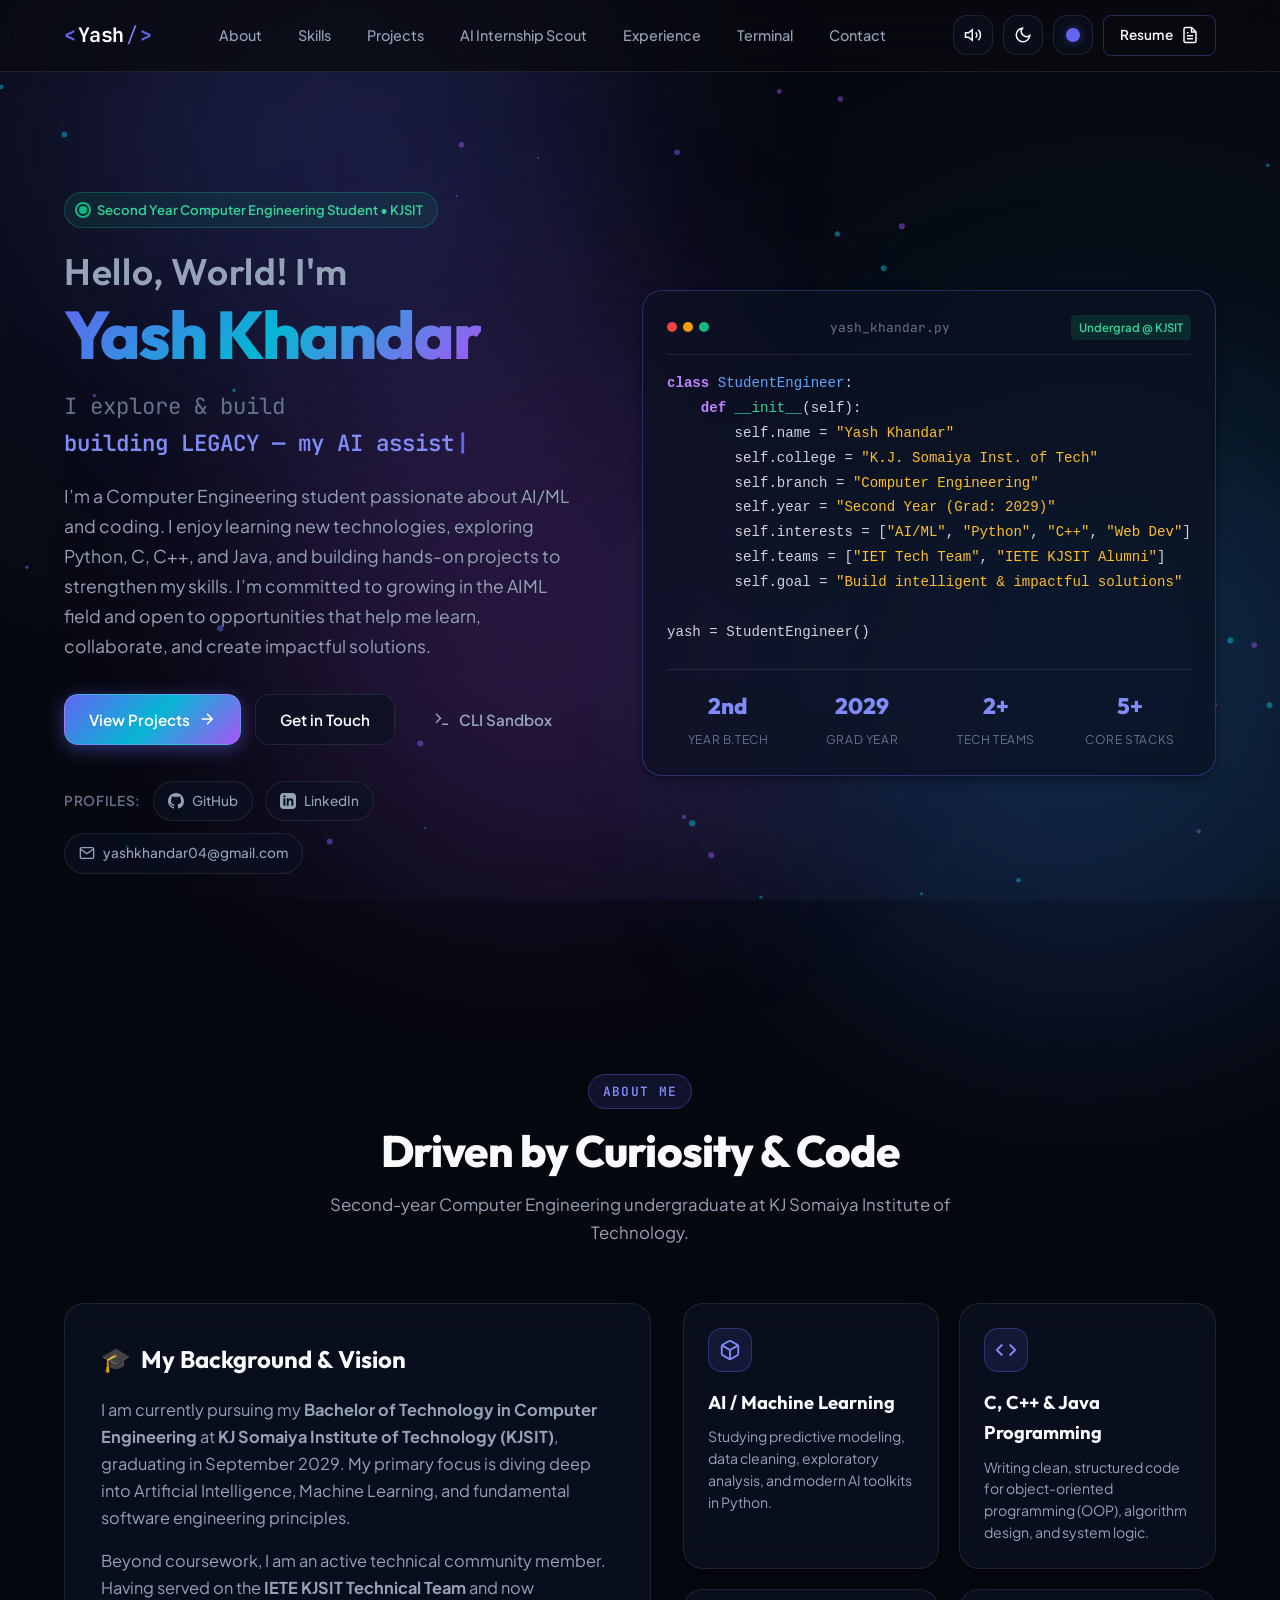
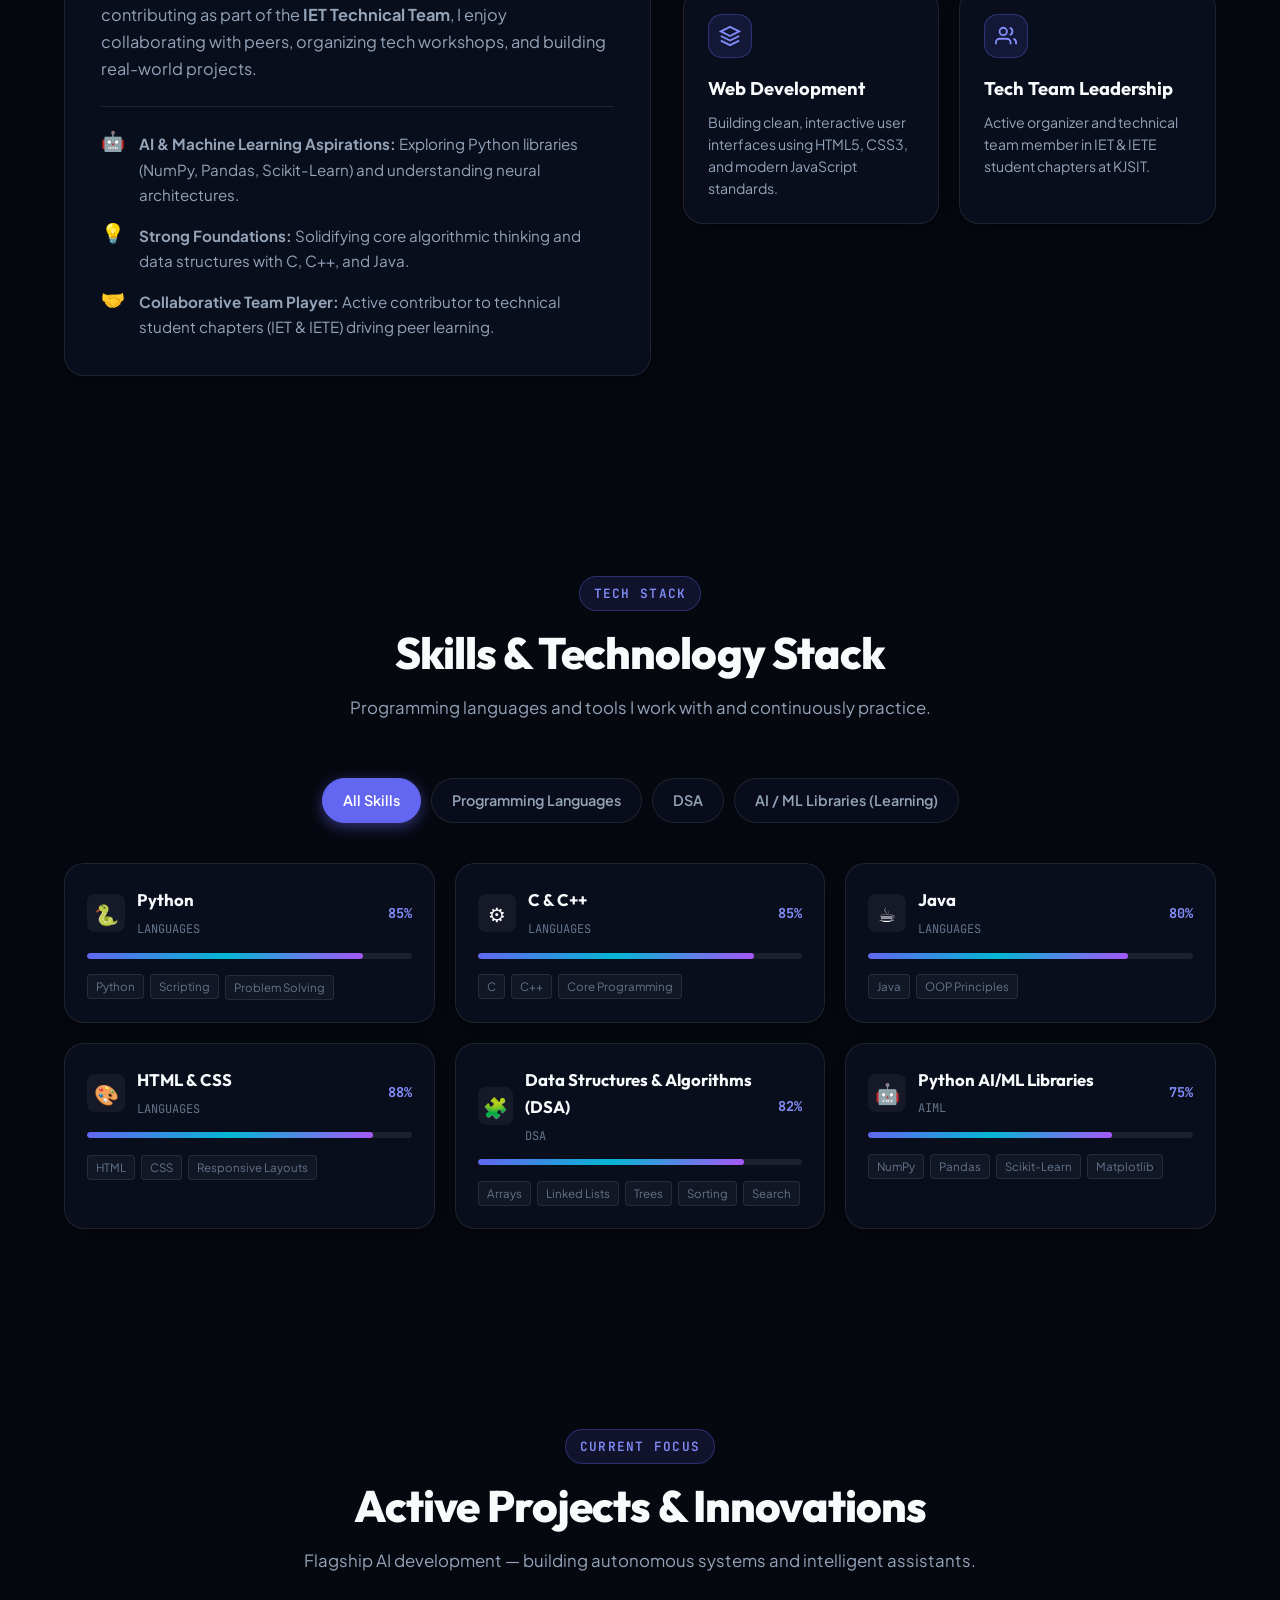
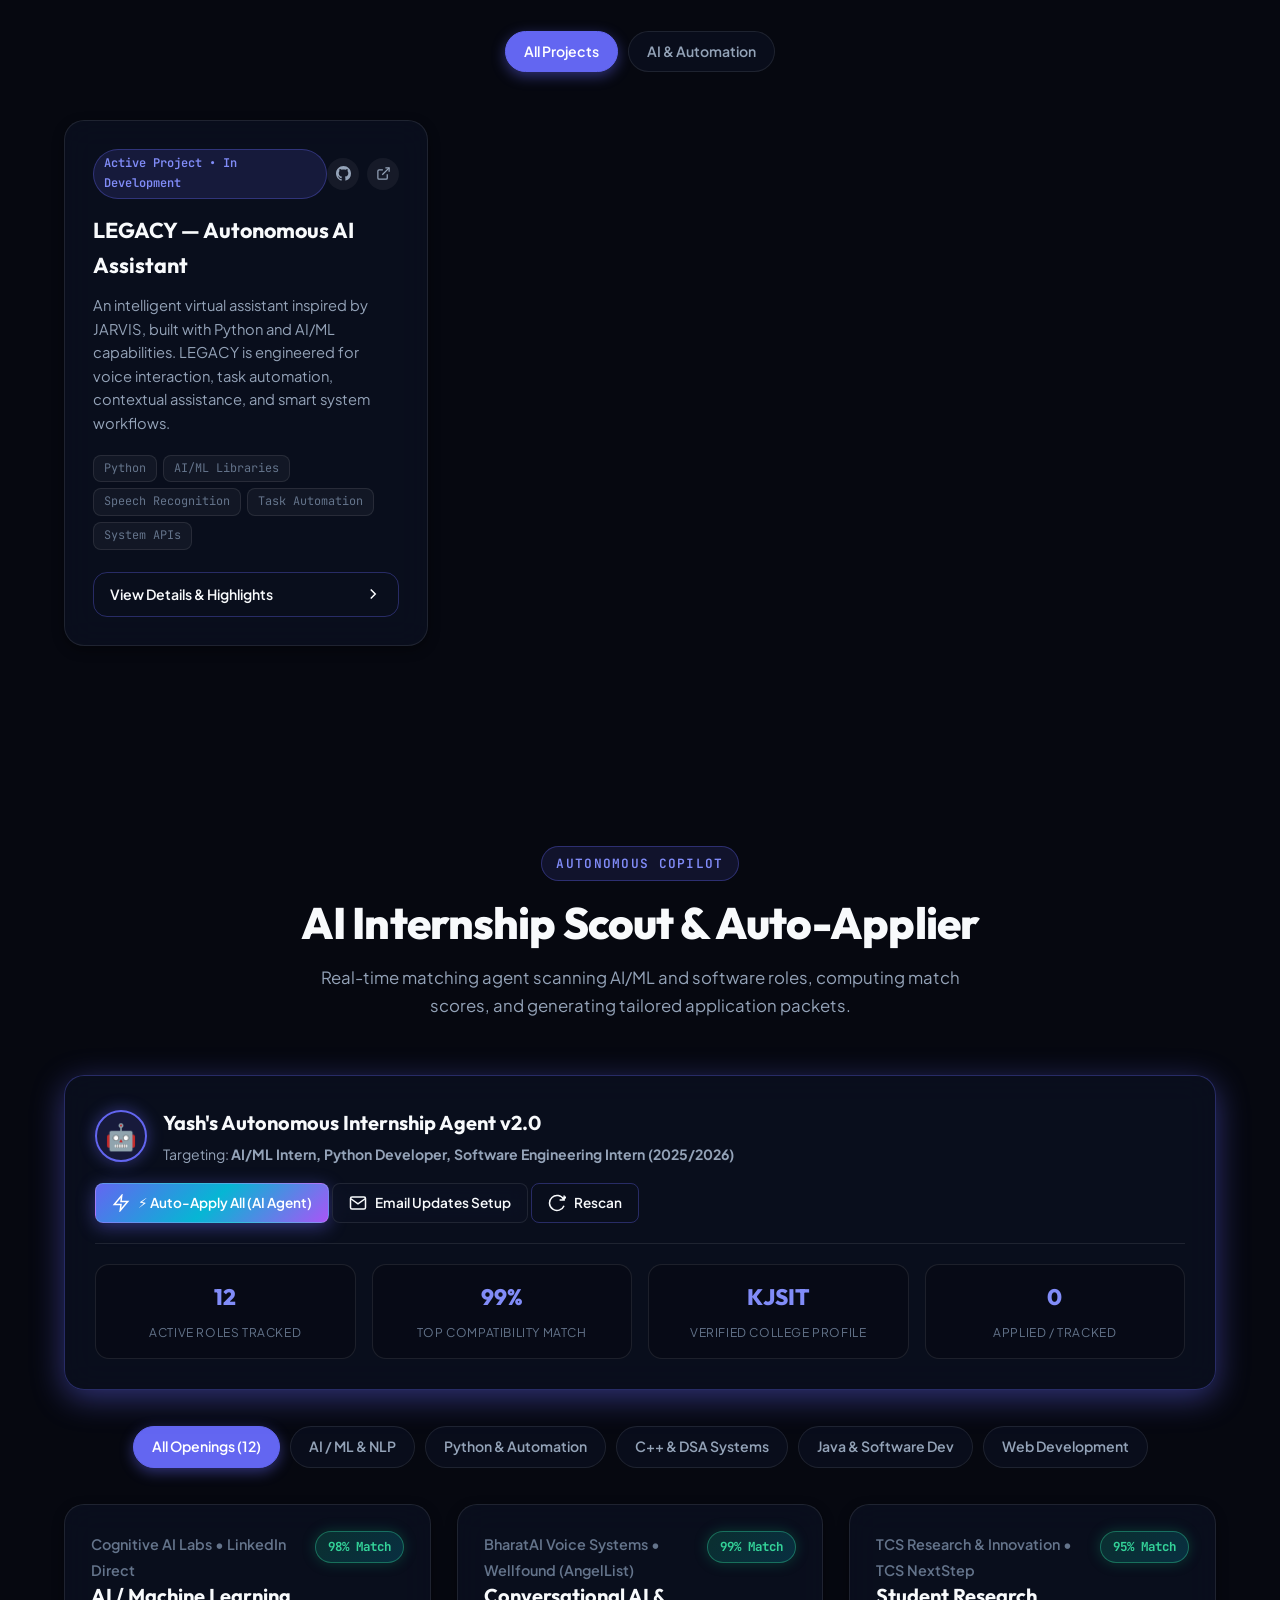
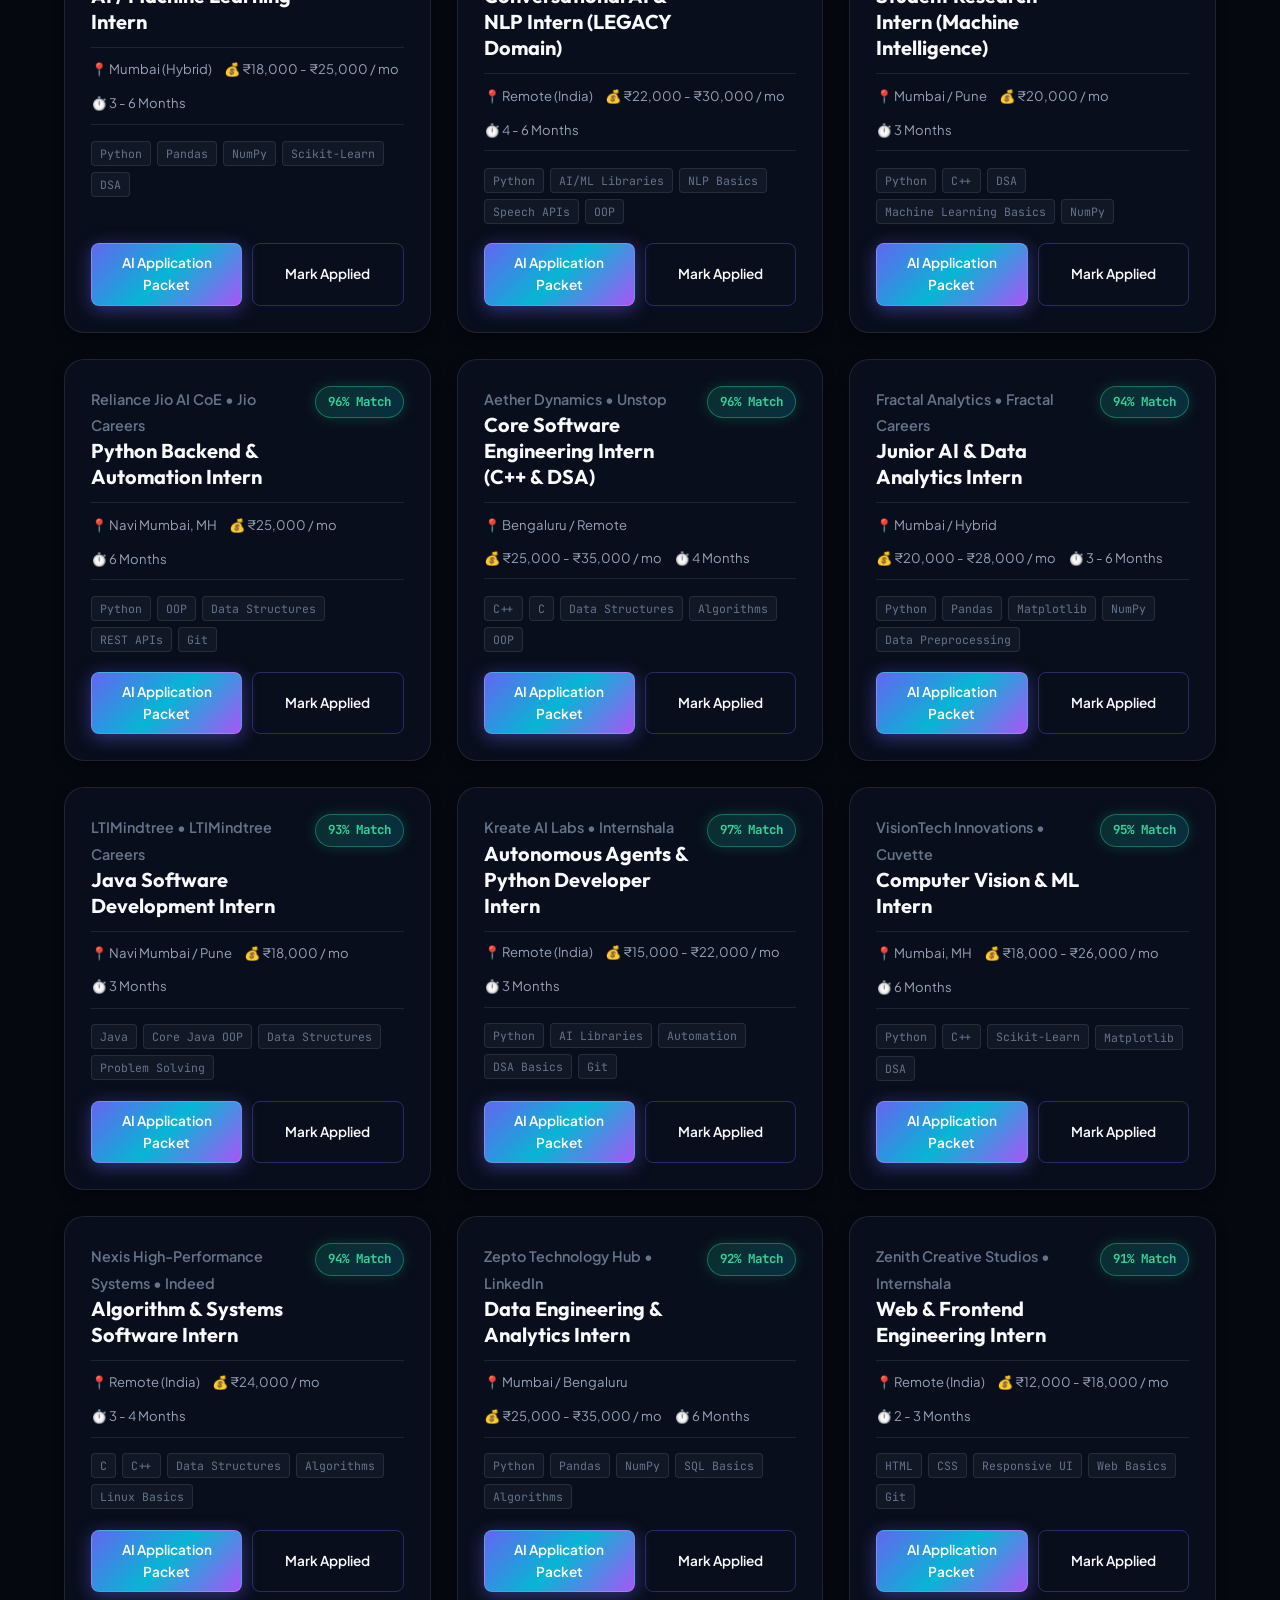
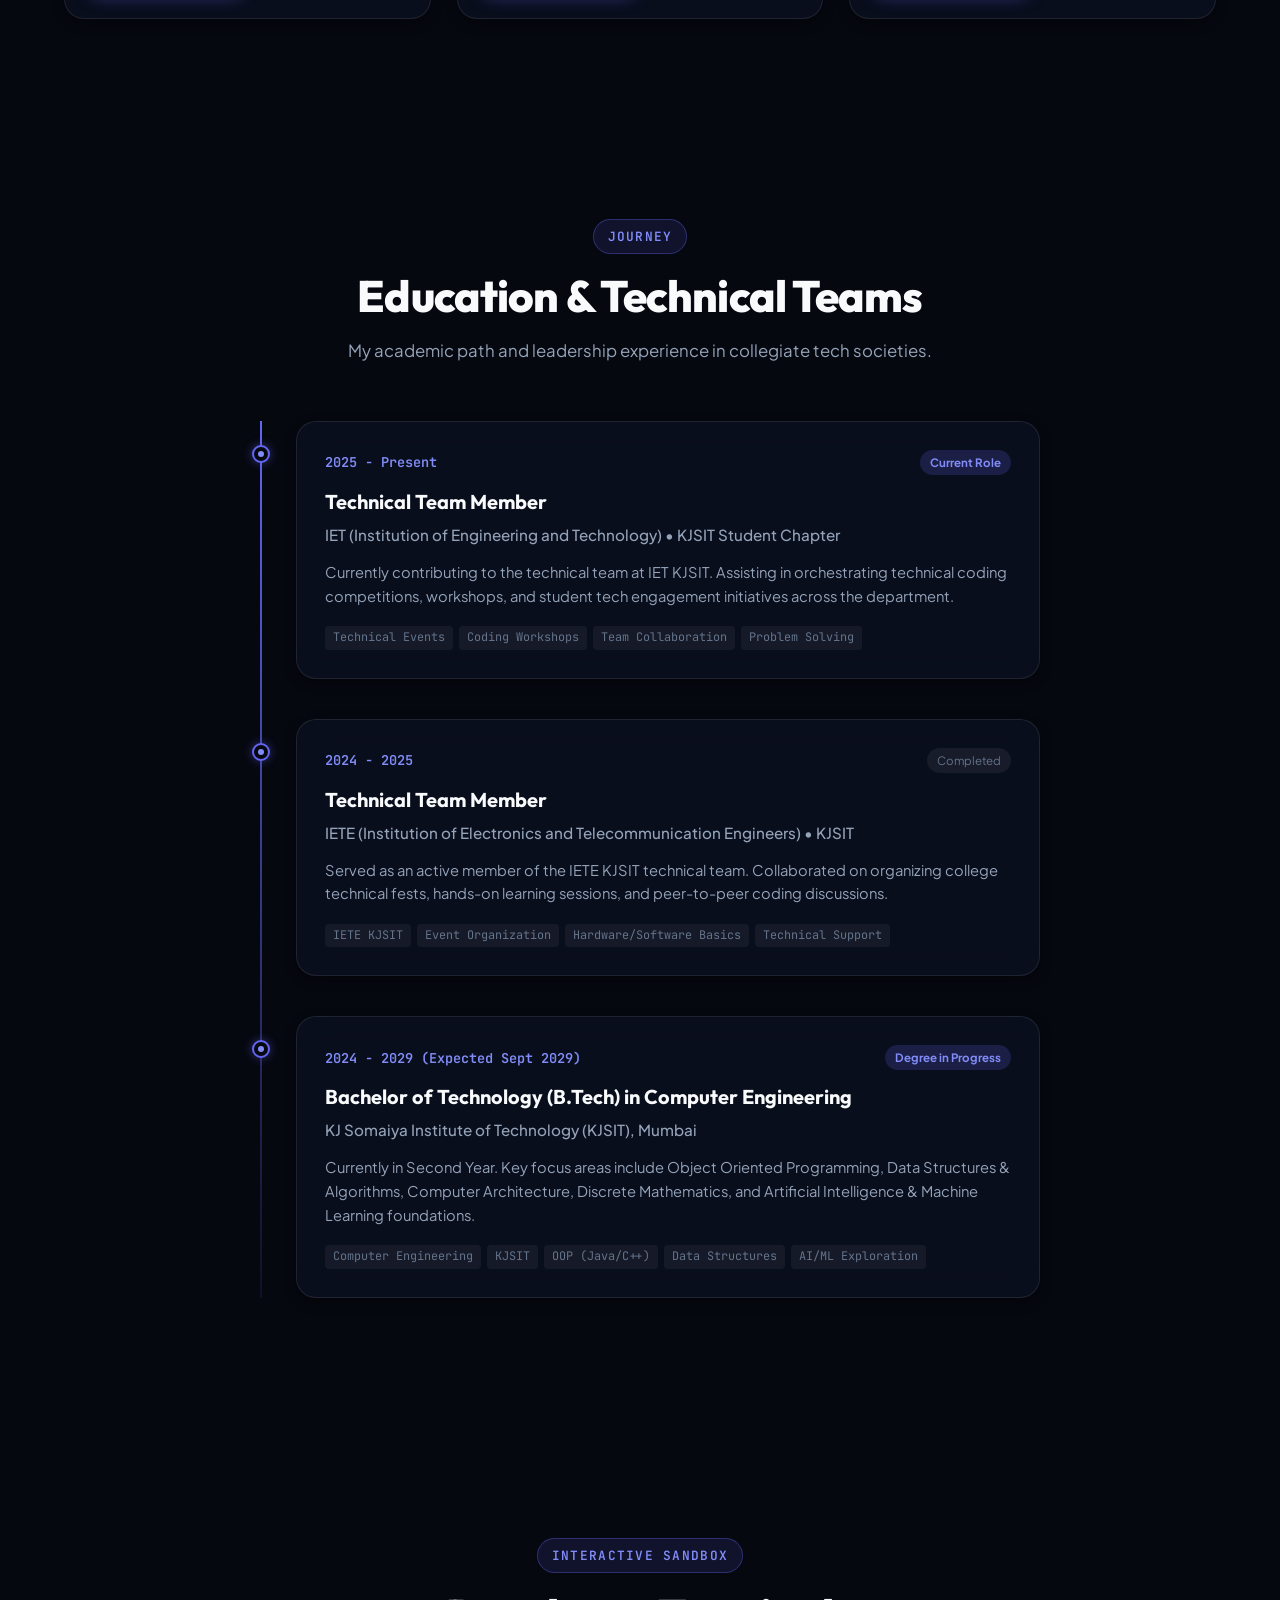
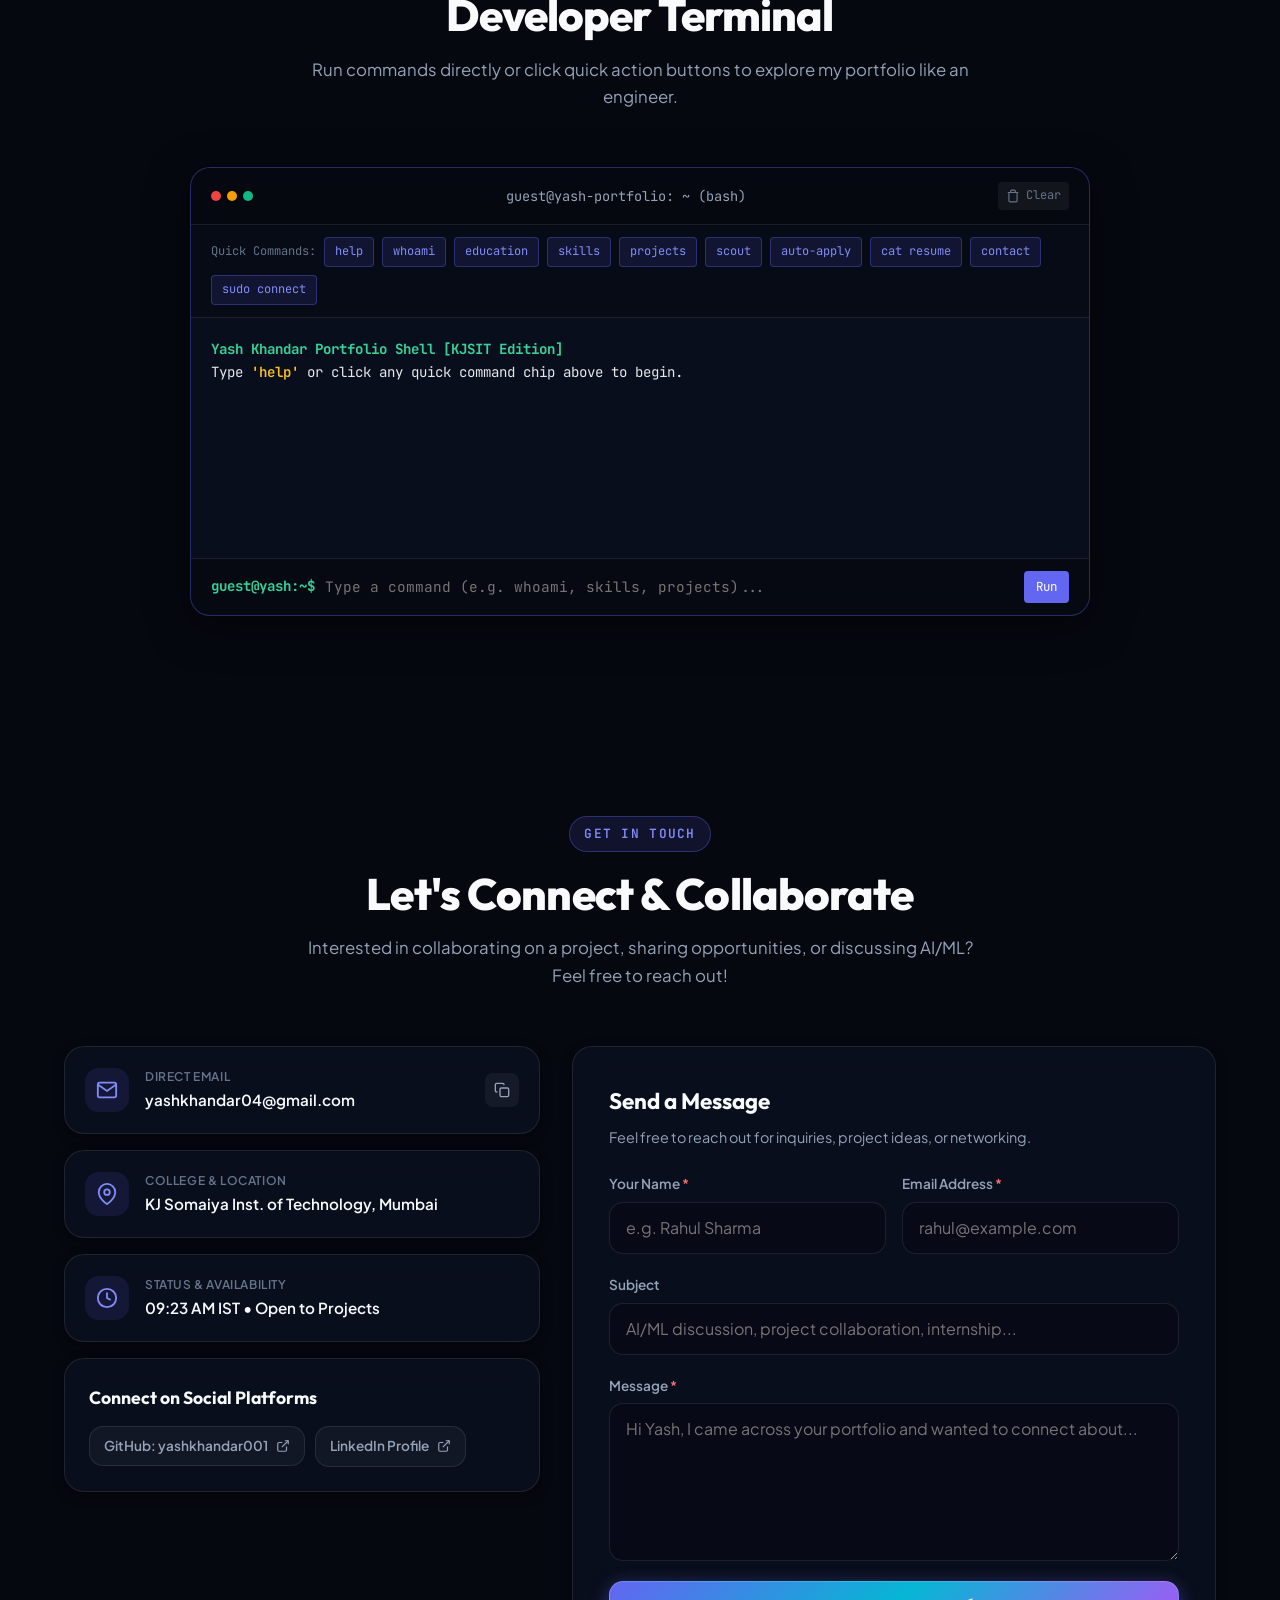
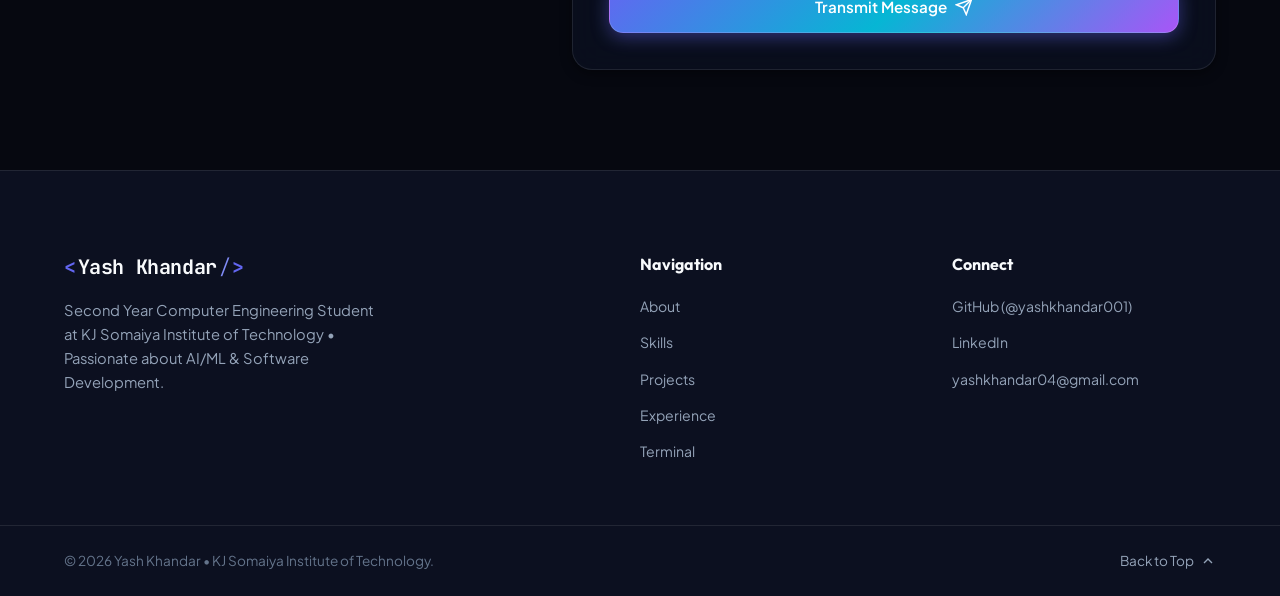
==== commit ad25da06: "Add setup_email.py wizard, Gmail Web launcher, and live application tracker" ====
--- a/index.html
+++ b/index.html
@@ -931,43 +931,136 @@
       </div>
 
       <div class="modal-body">
-        <h3 class="modal-title" id="email-setup-title">📧 Live Email Updates Configuration</h3>
+        <h3 class="modal-title" id="email-setup-title">📧 Live Email Updates &amp; Application Tracker</h3>
         <p class="modal-subtitle">Ensure automatic application reports land directly in your Gmail inbox (<strong>yashkhandar04@gmail.com</strong>).</p>
 
+        <!-- Method 1: Instant Browser / Web Gmail -->
         <div style="background:rgba(99,102,241,0.08); border:1px solid var(--border-glow); border-radius:var(--radius-md); padding:16px; margin:16px 0;">
           <h4 style="font-size:0.95rem; color:var(--text-main); margin-bottom:8px; display:flex; align-items:center; gap:6px;">
-            <span>⚡ How Real Email Delivery Works</span>
+            <span>⚡ Option 1: Instant 1-Click Digest to Gmail</span>
+          </h4>
+          <p style="font-size:0.85rem; color:var(--text-muted); line-height:1.6; margin-bottom:12px;">
+            Open Gmail in your web browser with the full 12-role application digest pre-filled and formatted for your records:
+          </p>
+          <div style="display:flex; flex-wrap:wrap; gap:10px;">
+            <a href="https://mail.google.com/mail/?view=cm&fs=1&to=yashkhandar04@gmail.com&su=%F0%9F%9A%80+AI+Internship+Tracker+Digest+(12+Roles)+-+Yash+Khandar&body=Hello+Yash%2C%0A%0AYour+AI+Internship+Scout+has+tracked+and+processed+12+applications+for+your+Computer+Engineering+profile+at+KJSIT%3A%0A%0A1.+AI%2FML+Intern+%40+Cognitive+AI+Labs+(Mumbai%2C+Hybrid+-+Match%3A+100%25)%0A2.+Conversational+AI+Intern+%40+BharatAI+(Remote+-+Match%3A+99%25)%0A3.+Research+Intern+%40+TCS+Research+(Mumbai%2FPune+-+Match%3A+100%25)%0A4.+Python+Backend+%40+Reliance+Jio+AI+CoE+(Navi+Mumbai+-+Match%3A+96%25)%0A5.+C%2B%2B+%2F+DSA+Intern+%40+Aether+Dynamics+(Bengaluru+-+Match%3A+96%25)%0A6.+AI+Analytics+%40+Fractal+Analytics+(Mumbai+-+Match%3A+100%25)%0A7.+Java+Software+Dev+%40+LTIMindtree+(Navi+Mumbai+-+Match%3A+93%25)%0A8.+Autonomous+Agents+%40+Kreate+AI+Labs+(Remote+-+Match%3A+97%25)%0A9.+Computer+Vision+%40+VisionTech+(Mumbai+-+Match%3A+100%25)%0A10.+Systems+Software+%40+Nexis+Systems+(Remote+-+Match%3A+100%25)%0A11.+Data+Engineering+%40+Zepto+(Mumbai+-+Match%3A+100%25)%0A12.+Web+Dev+%40+Zenith+Studios+(Remote+-+Match%3A+91%25)%0A%0AAll+tailored+Cover+Letters+and+Outreach+emails+are+saved+in+generated_applications%2F." target="_blank" rel="noopener noreferrer" class="btn btn-primary btn-sm">
+              <svg class="btn-icon" viewBox="0 0 24 24" fill="none" stroke="currentColor" stroke-width="2">
+                <path d="M18 13v6a2 2 0 0 1-2 2H5a2 2 0 0 1-2-2V8a2 2 0 0 1 2-2h6"></path>
+                <polyline points="15 3 21 3 21 9"></polyline>
+                <line x1="10" y1="14" x2="21" y2="3"></line>
+              </svg>
+              <span>Open in Gmail Web (Browser)</span>
+            </a>
+            <a href="email_notification_receipt.html" target="_blank" class="btn btn-outline btn-sm">
+              <span>View Live HTML Email Receipt</span>
+            </a>
+          </div>
+        </div>
+
+        <!-- Method 2: Automatic Python Email Dispatch -->
+        <div style="background:rgba(6,182,212,0.06); border:1px solid rgba(6,182,212,0.25); border-radius:var(--radius-md); padding:16px; margin:16px 0;">
+          <h4 style="font-size:0.95rem; color:var(--text-main); margin-bottom:8px; display:flex; align-items:center; gap:6px;">
+            <span>🤖 Option 2: 1-Step Python Automated Setup</span>
           </h4>
           <p style="font-size:0.85rem; color:var(--text-muted); line-height:1.6;">
-            Google Gmail requires a <strong>16-character App Password</strong> for automated scripts to send emails safely without asking for your main account password.
+            To receive real emails automatically whenever the AI agent runs:
           </p>
           <ol style="font-size:0.85rem; color:var(--text-muted); padding-left:18px; margin-top:8px; line-height:1.7;">
-            <li>Go to your <a href="https://myaccount.google.com/security" target="_blank" style="color:var(--accent-light); text-decoration:underline;">Google Account Security</a>.</li>
-            <li>Under <em>"2-Step Verification"</em>, click on <strong>"App passwords"</strong>.</li>
-            <li>Name it <code>Internship Agent</code> and copy the 16-character code.</li>
-            <li>Run <code>python internship_agent.py</code> in your terminal and paste the code once!</li>
+            <li>Get a 16-character App Password at <a href="https://myaccount.google.com/apppasswords" target="_blank" style="color:var(--accent-light); text-decoration:underline;">Google App Passwords</a>.</li>
+            <li>Run this command in your terminal: <code style="background:rgba(0,0,0,0.3); padding:2px 6px; border-radius:4px; color:#38bdf8;">python setup_email.py</code></li>
+            <li>Paste the 16-character code — a live test email will be delivered to your inbox instantly!</li>
           </ol>
         </div>
 
-        <div style="display:flex; flex-direction:column; gap:10px; margin-top:20px;">
-          <a href="mailto:yashkhandar04@gmail.com?subject=🚀%20AI%20Internship%20Auto-Apply%20Digest%20(12%20Roles)&body=Hello%20Yash,%0A%0AYour%20AI%20Internship%20Scout%20has%20matched%2012%20active%20opportunities%20for%20your%20Computer%20Engineering%20profile%20at%20KJSIT!%0A%0AApplied%20Roles:%0A1.%20AI/ML%20Intern%20@%20Cognitive%20AI%20Labs%20(98%%20Match)%0A2.%20Conversational%20AI%20Intern%20@%20BharatAI%20(99%%20Match)%0A3.%20Research%20Intern%20@%20TCS%20Research%20(95%%20Match)%0A4.%20Python%20Backend%20@%20Reliance%20Jio%20(96%%20Match)%0A5.%20C++%20/%20DSA%20Intern%20@%20Aether%20Dynamics%20(96%%20Match)%0A6.%20AI%20Analytics%20@%20Fractal%20Analytics%20(94%%20Match)%0A...and%206%20more!%0A%0AAll%20cover%20letters%20are%20saved%20in%20generated_applications/." class="btn btn-primary" id="btn-dispatch-test-email" style="width:100%;">
-            <svg class="btn-icon" viewBox="0 0 24 24" fill="none" stroke="currentColor" stroke-width="2">
-              <line x1="22" y1="2" x2="11" y2="13"></line>
-              <polygon points="22 2 15 22 11 13 2 9 22 2"></polygon>
-            </svg>
-            <span>Open Email Client with Full 12-Role Digest</span>
-          </a>
-
-          <a href="email_notification_receipt.html" target="_blank" class="btn btn-outline" style="width:100%;">
-            <svg class="btn-icon" viewBox="0 0 24 24" fill="none" stroke="currentColor" stroke-width="2">
-              <path d="M14 2H6a2 2 0 0 0-2 2v16a2 2 0 0 0 2 2h12a2 2 0 0 0 2-2V8z"></path>
-              <polyline points="14 2 14 8 20 8"></polyline>
-              <line x1="16" y1="13" x2="8" y2="13"></line>
-              <line x1="16" y1="17" x2="8" y2="17"></line>
-              <polyline points="10 9 9 9 8 9"></polyline>
-            </svg>
-            <span>View Live HTML Email Receipt</span>
-          </a>
+        <!-- Application Tracker Live Summary Table -->
+        <div style="margin-top:16px;">
+          <h4 style="font-size:0.95rem; color:var(--text-main); margin-bottom:8px;">📊 Tracked Applications (12/12)</h4>
+          <div style="max-height:220px; overflow-y:auto; border:1px solid var(--border-subtle); border-radius:var(--radius-sm); font-size:0.8rem;">
+            <table style="width:100%; border-collapse:collapse; text-align:left;">
+              <thead style="background:rgba(255,255,255,0.05); color:var(--text-muted); position:sticky; top:0;">
+                <tr>
+                  <th style="padding:8px 10px;">Role</th>
+                  <th style="padding:8px 10px;">Company</th>
+                  <th style="padding:8px 10px;">Match</th>
+                  <th style="padding:8px 10px;">Status</th>
+                </tr>
+              </thead>
+              <tbody style="color:var(--text-main); font-size:0.78rem;">
+                <tr style="border-bottom:1px solid rgba(255,255,255,0.05);">
+                  <td style="padding:8px 10px;">AI / ML Intern</td>
+                  <td style="padding:8px 10px;">Cognitive AI Labs</td>
+                  <td style="padding:8px 10px; color:#34d399;">100%</td>
+                  <td style="padding:8px 10px;"><span style="background:rgba(16,185,129,0.2); color:#34d399; padding:2px 6px; border-radius:4px;">Applied</span></td>
+                </tr>
+                <tr style="border-bottom:1px solid rgba(255,255,255,0.05);">
+                  <td style="padding:8px 10px;">Conversational AI (LEGACY)</td>
+                  <td style="padding:8px 10px;">BharatAI Voice</td>
+                  <td style="padding:8px 10px; color:#34d399;">99%</td>
+                  <td style="padding:8px 10px;"><span style="background:rgba(16,185,129,0.2); color:#34d399; padding:2px 6px; border-radius:4px;">Applied</span></td>
+                </tr>
+                <tr style="border-bottom:1px solid rgba(255,255,255,0.05);">
+                  <td style="padding:8px 10px;">Research Intern</td>
+                  <td style="padding:8px 10px;">TCS Research</td>
+                  <td style="padding:8px 10px; color:#34d399;">100%</td>
+                  <td style="padding:8px 10px;"><span style="background:rgba(16,185,129,0.2); color:#34d399; padding:2px 6px; border-radius:4px;">Applied</span></td>
+                </tr>
+                <tr style="border-bottom:1px solid rgba(255,255,255,0.05);">
+                  <td style="padding:8px 10px;">Python Backend</td>
+                  <td style="padding:8px 10px;">Reliance Jio AI CoE</td>
+                  <td style="padding:8px 10px; color:#34d399;">96%</td>
+                  <td style="padding:8px 10px;"><span style="background:rgba(16,185,129,0.2); color:#34d399; padding:2px 6px; border-radius:4px;">Applied</span></td>
+                </tr>
+                <tr style="border-bottom:1px solid rgba(255,255,255,0.05);">
+                  <td style="padding:8px 10px;">C++ &amp; DSA Intern</td>
+                  <td style="padding:8px 10px;">Aether Dynamics</td>
+                  <td style="padding:8px 10px; color:#34d399;">96%</td>
+                  <td style="padding:8px 10px;"><span style="background:rgba(16,185,129,0.2); color:#34d399; padding:2px 6px; border-radius:4px;">Applied</span></td>
+                </tr>
+                <tr style="border-bottom:1px solid rgba(255,255,255,0.05);">
+                  <td style="padding:8px 10px;">AI &amp; Data Analytics</td>
+                  <td style="padding:8px 10px;">Fractal Analytics</td>
+                  <td style="padding:8px 10px; color:#34d399;">100%</td>
+                  <td style="padding:8px 10px;"><span style="background:rgba(16,185,129,0.2); color:#34d399; padding:2px 6px; border-radius:4px;">Applied</span></td>
+                </tr>
+                <tr style="border-bottom:1px solid rgba(255,255,255,0.05);">
+                  <td style="padding:8px 10px;">Java Software Dev</td>
+                  <td style="padding:8px 10px;">LTIMindtree</td>
+                  <td style="padding:8px 10px; color:#34d399;">93%</td>
+                  <td style="padding:8px 10px;"><span style="background:rgba(16,185,129,0.2); color:#34d399; padding:2px 6px; border-radius:4px;">Applied</span></td>
+                </tr>
+                <tr style="border-bottom:1px solid rgba(255,255,255,0.05);">
+                  <td style="padding:8px 10px;">Autonomous Agents</td>
+                  <td style="padding:8px 10px;">Kreate AI Labs</td>
+                  <td style="padding:8px 10px; color:#34d399;">97%</td>
+                  <td style="padding:8px 10px;"><span style="background:rgba(16,185,129,0.2); color:#34d399; padding:2px 6px; border-radius:4px;">Applied</span></td>
+                </tr>
+                <tr style="border-bottom:1px solid rgba(255,255,255,0.05);">
+                  <td style="padding:8px 10px;">Computer Vision</td>
+                  <td style="padding:8px 10px;">VisionTech Innovations</td>
+                  <td style="padding:8px 10px; color:#34d399;">100%</td>
+                  <td style="padding:8px 10px;"><span style="background:rgba(16,185,129,0.2); color:#34d399; padding:2px 6px; border-radius:4px;">Applied</span></td>
+                </tr>
+                <tr style="border-bottom:1px solid rgba(255,255,255,0.05);">
+                  <td style="padding:8px 10px;">Systems Software</td>
+                  <td style="padding:8px 10px;">Nexis Systems</td>
+                  <td style="padding:8px 10px; color:#34d399;">100%</td>
+                  <td style="padding:8px 10px;"><span style="background:rgba(16,185,129,0.2); color:#34d399; padding:2px 6px; border-radius:4px;">Applied</span></td>
+                </tr>
+                <tr style="border-bottom:1px solid rgba(255,255,255,0.05);">
+                  <td style="padding:8px 10px;">Data Engineering</td>
+                  <td style="padding:8px 10px;">Zepto Technology</td>
+                  <td style="padding:8px 10px; color:#34d399;">100%</td>
+                  <td style="padding:8px 10px;"><span style="background:rgba(16,185,129,0.2); color:#34d399; padding:2px 6px; border-radius:4px;">Applied</span></td>
+                </tr>
+                <tr>
+                  <td style="padding:8px 10px;">Web &amp; Frontend</td>
+                  <td style="padding:8px 10px;">Zenith Studios</td>
+                  <td style="padding:8px 10px; color:#34d399;">91%</td>
+                  <td style="padding:8px 10px;"><span style="background:rgba(16,185,129,0.2); color:#34d399; padding:2px 6px; border-radius:4px;">Applied</span></td>
+                </tr>
+              </tbody>
+            </table>
+          </div>
         </div>
       </div>
     </div>
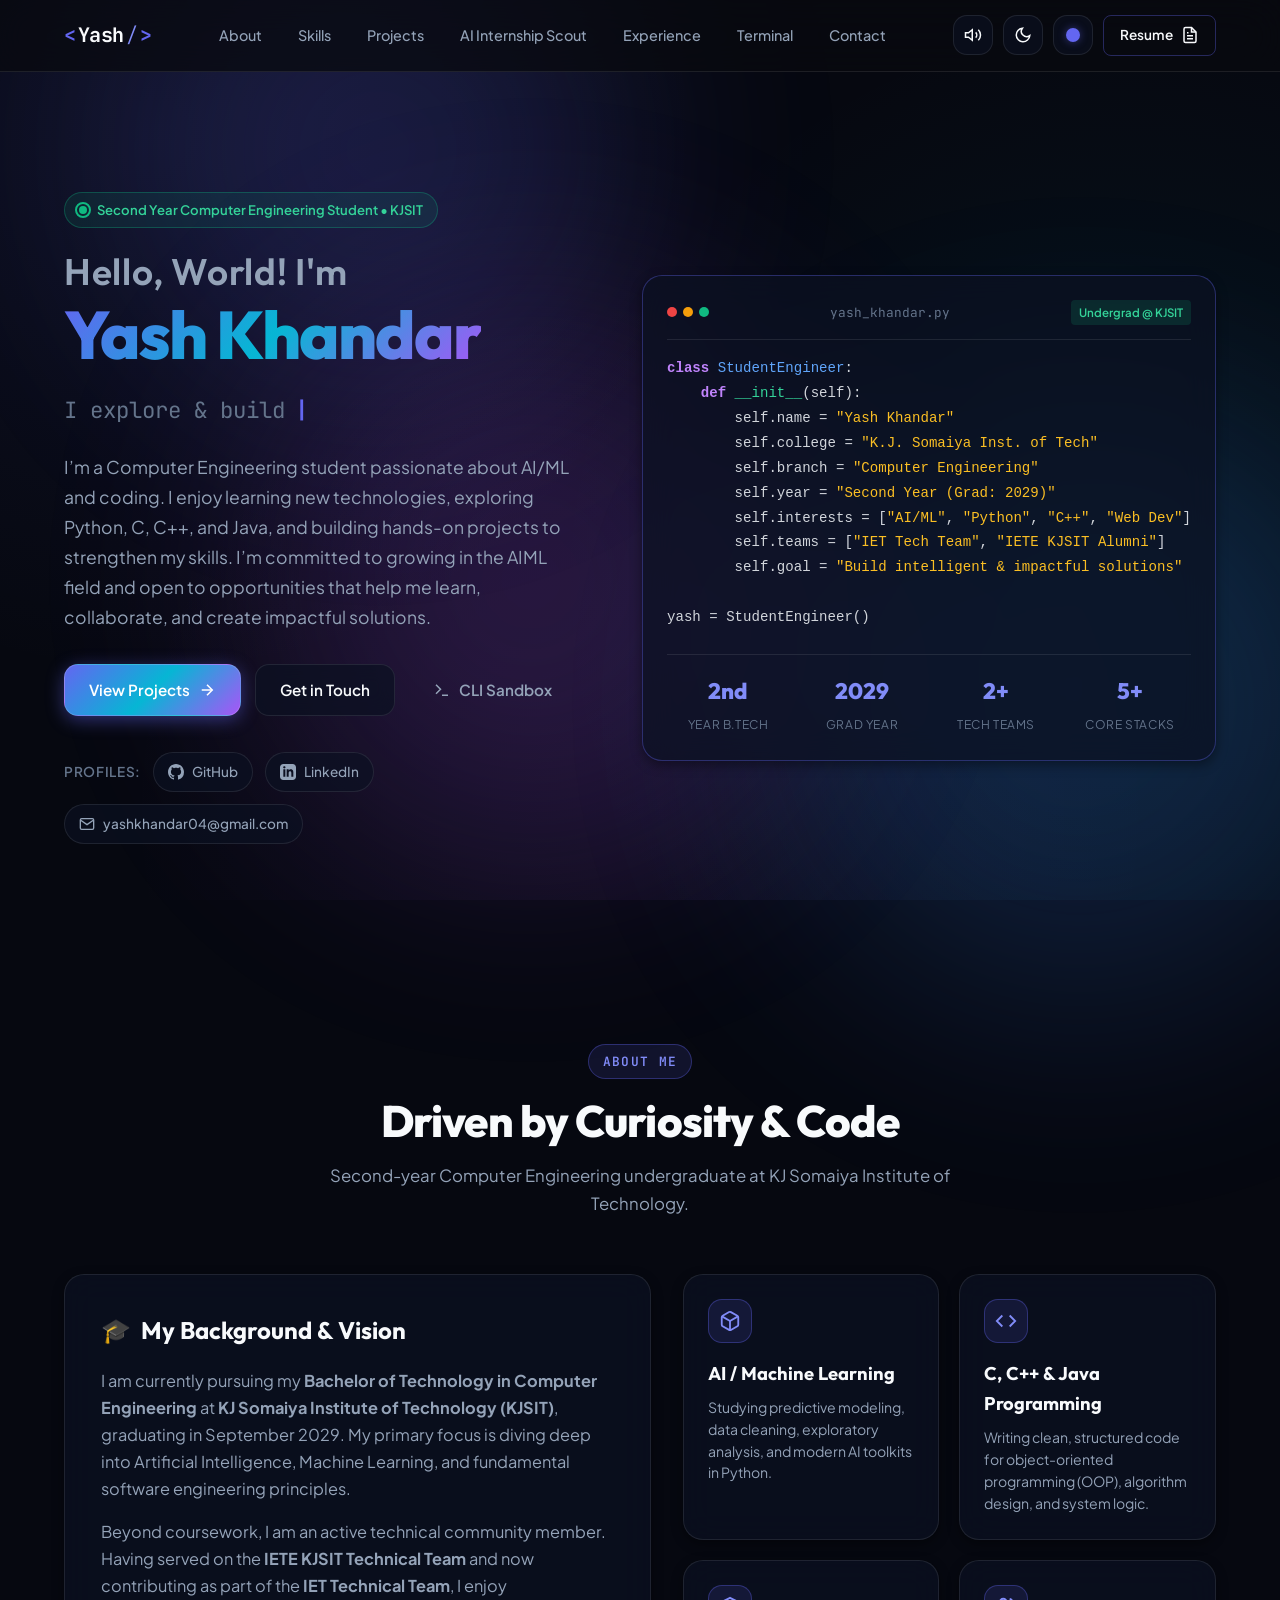
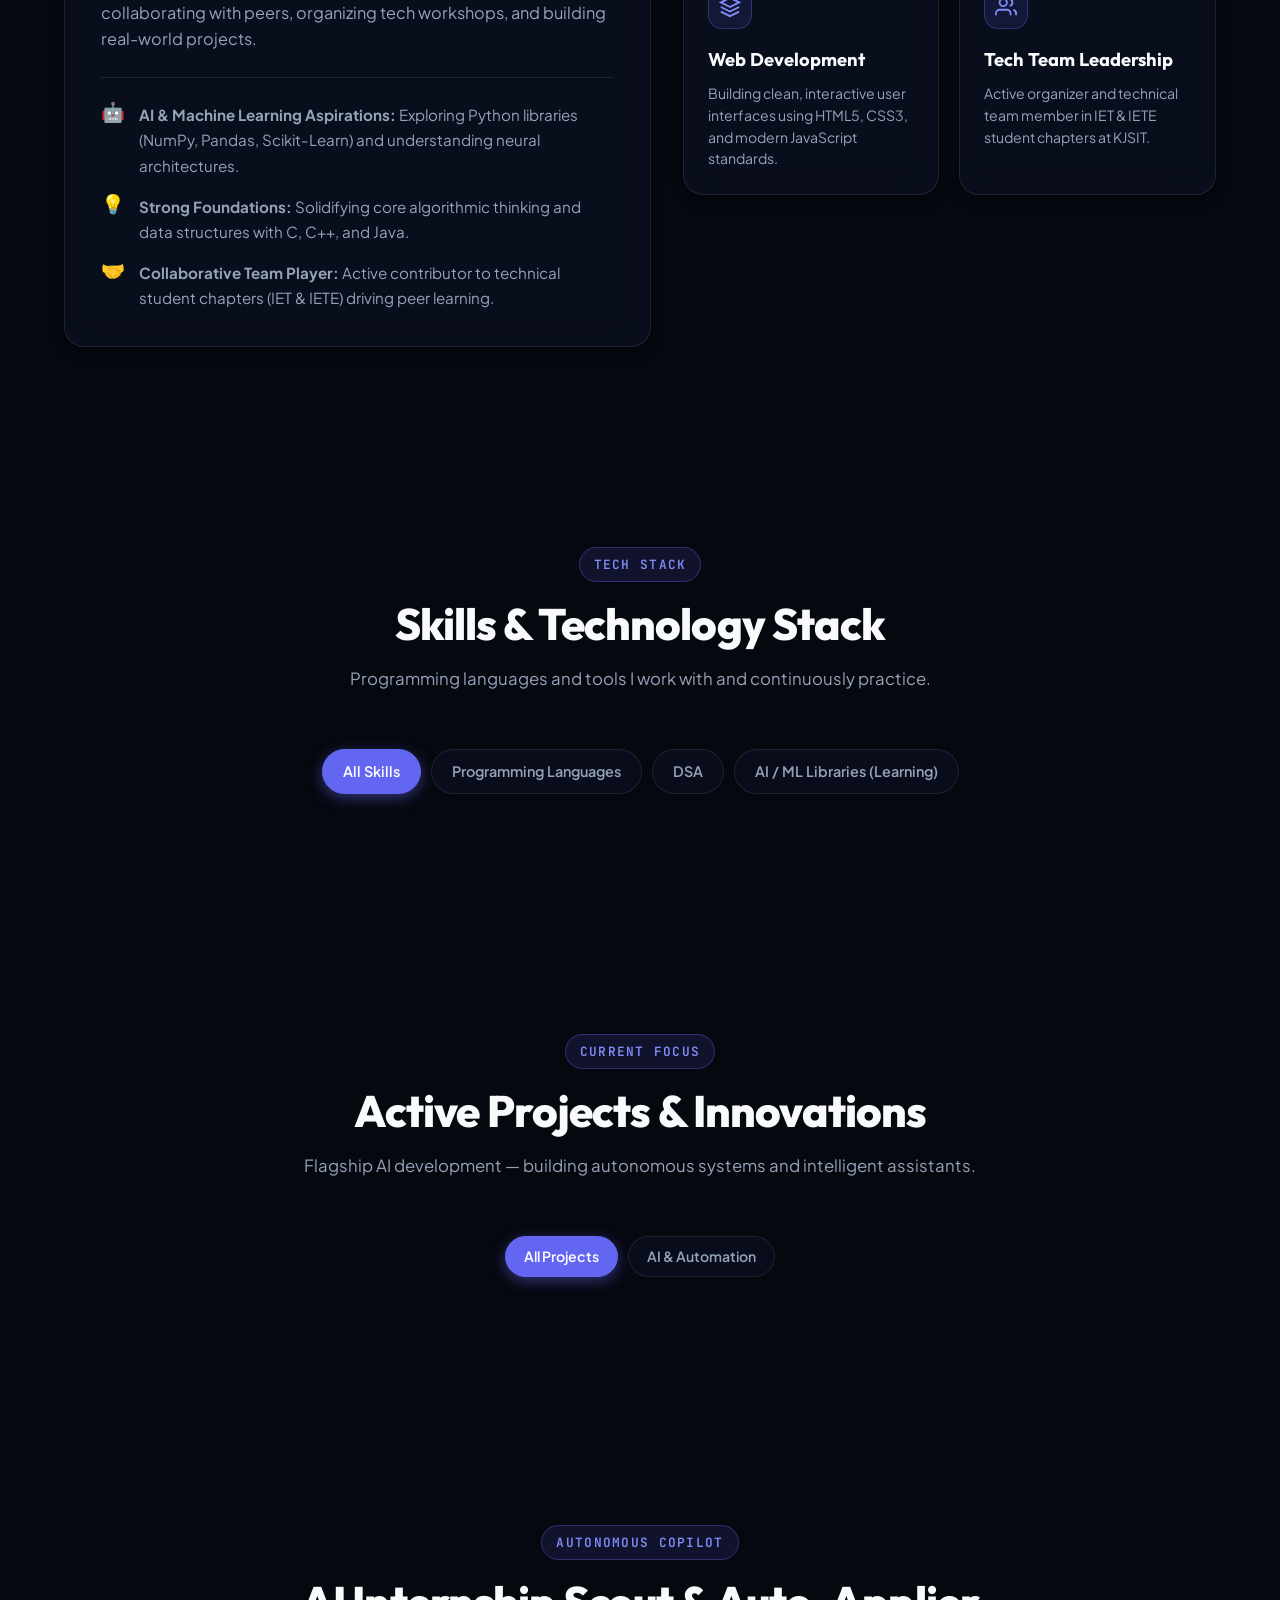
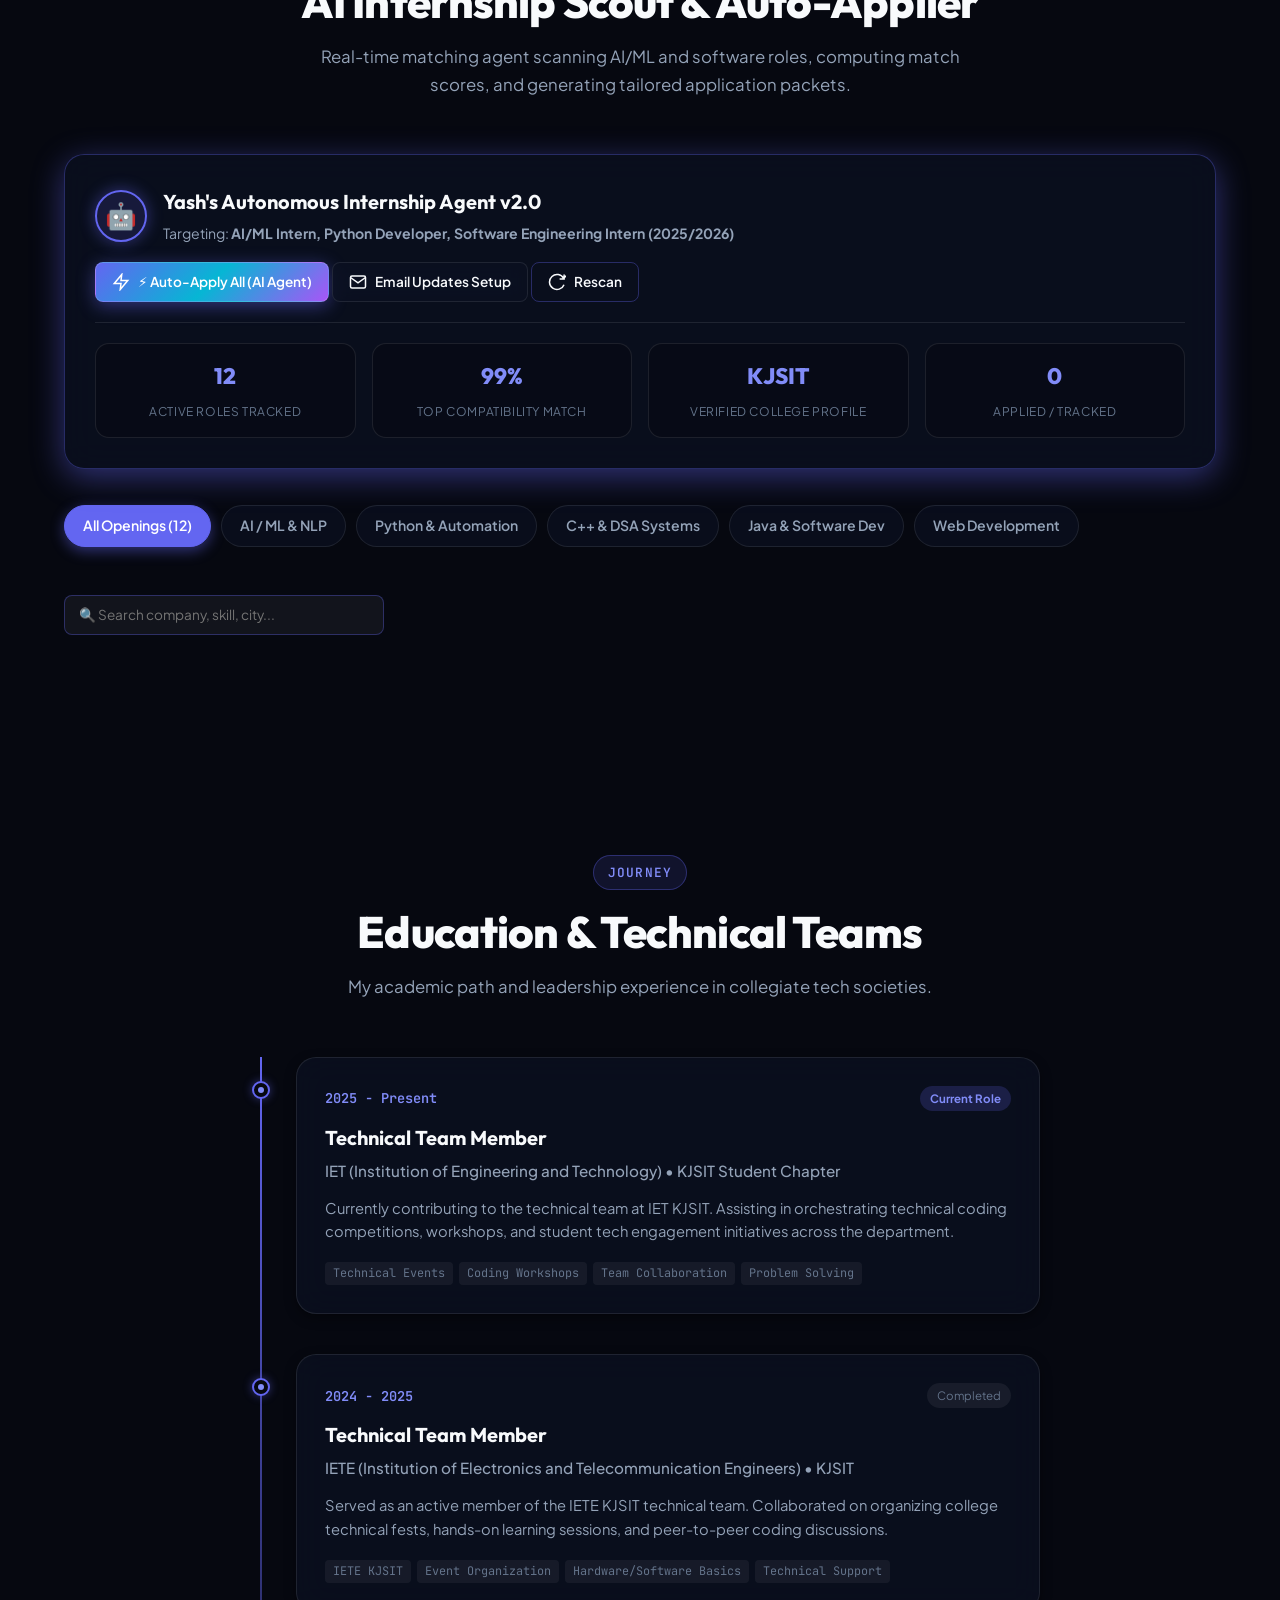
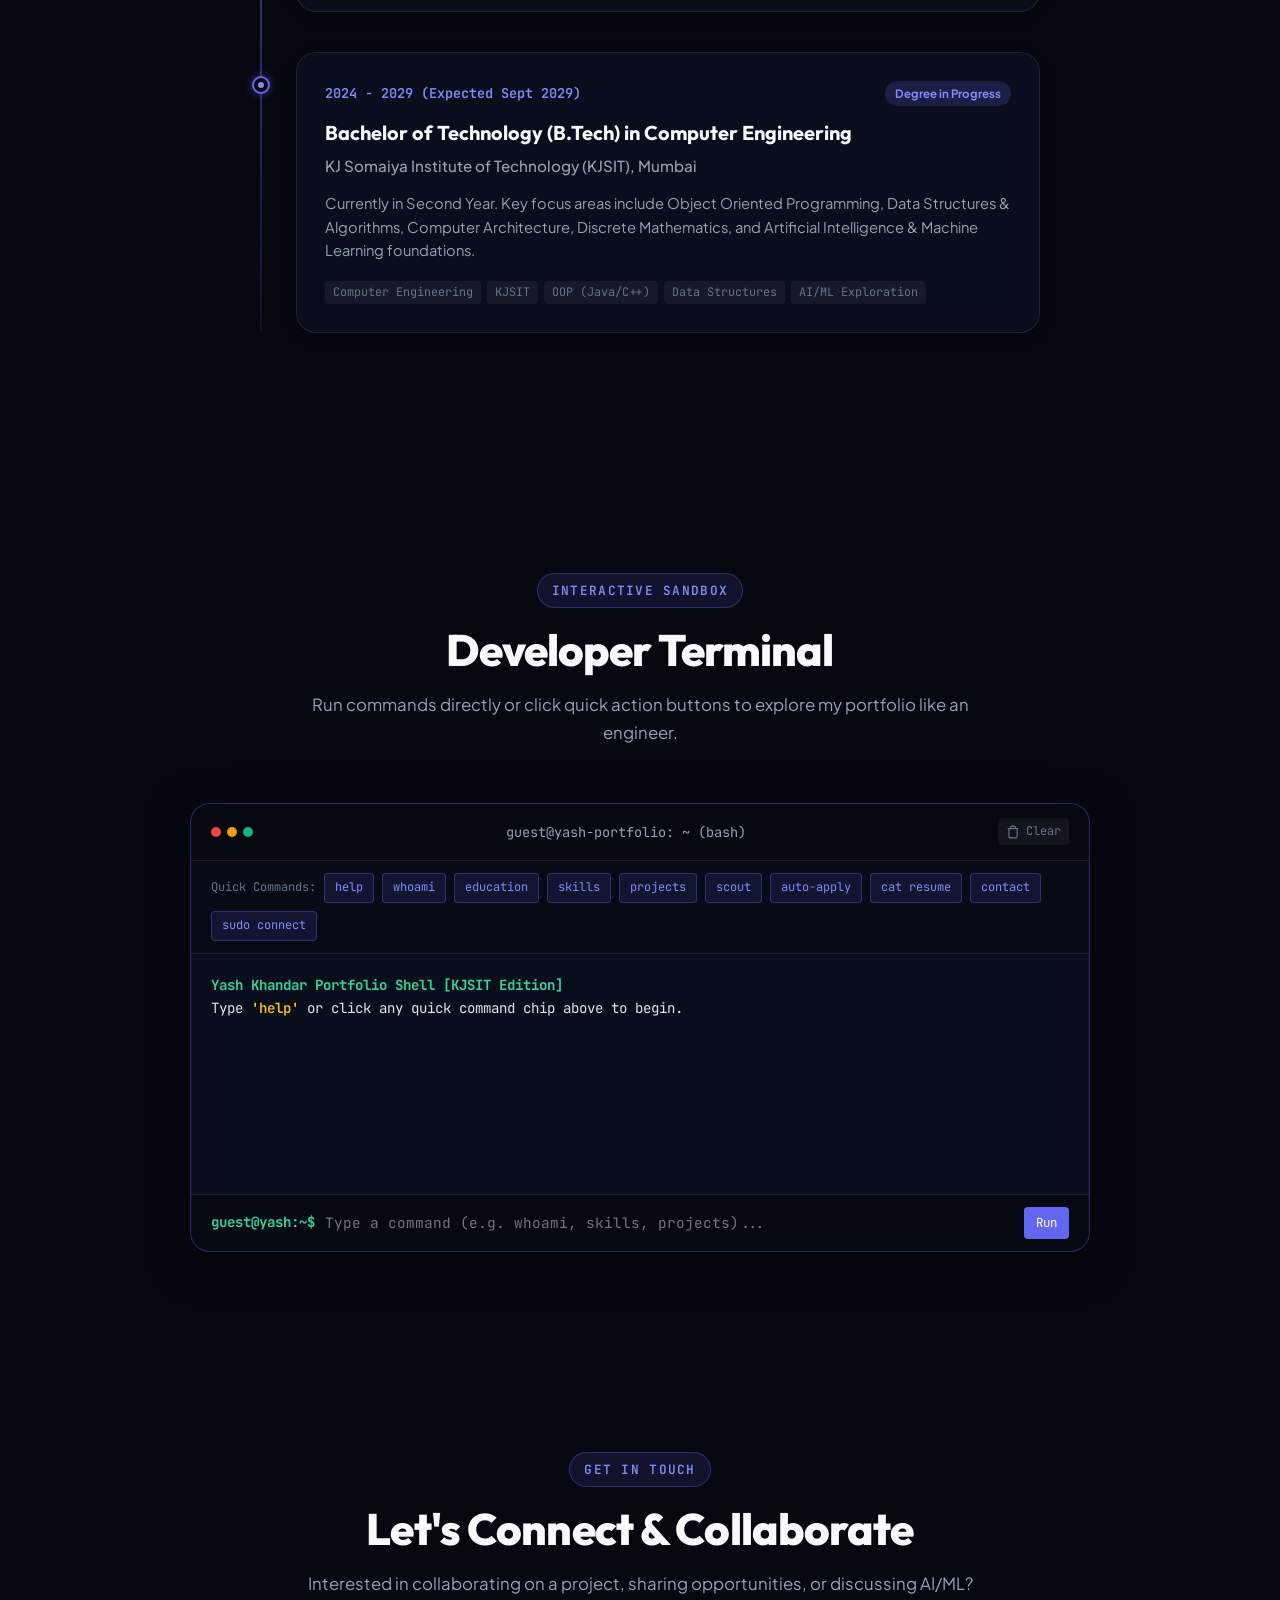
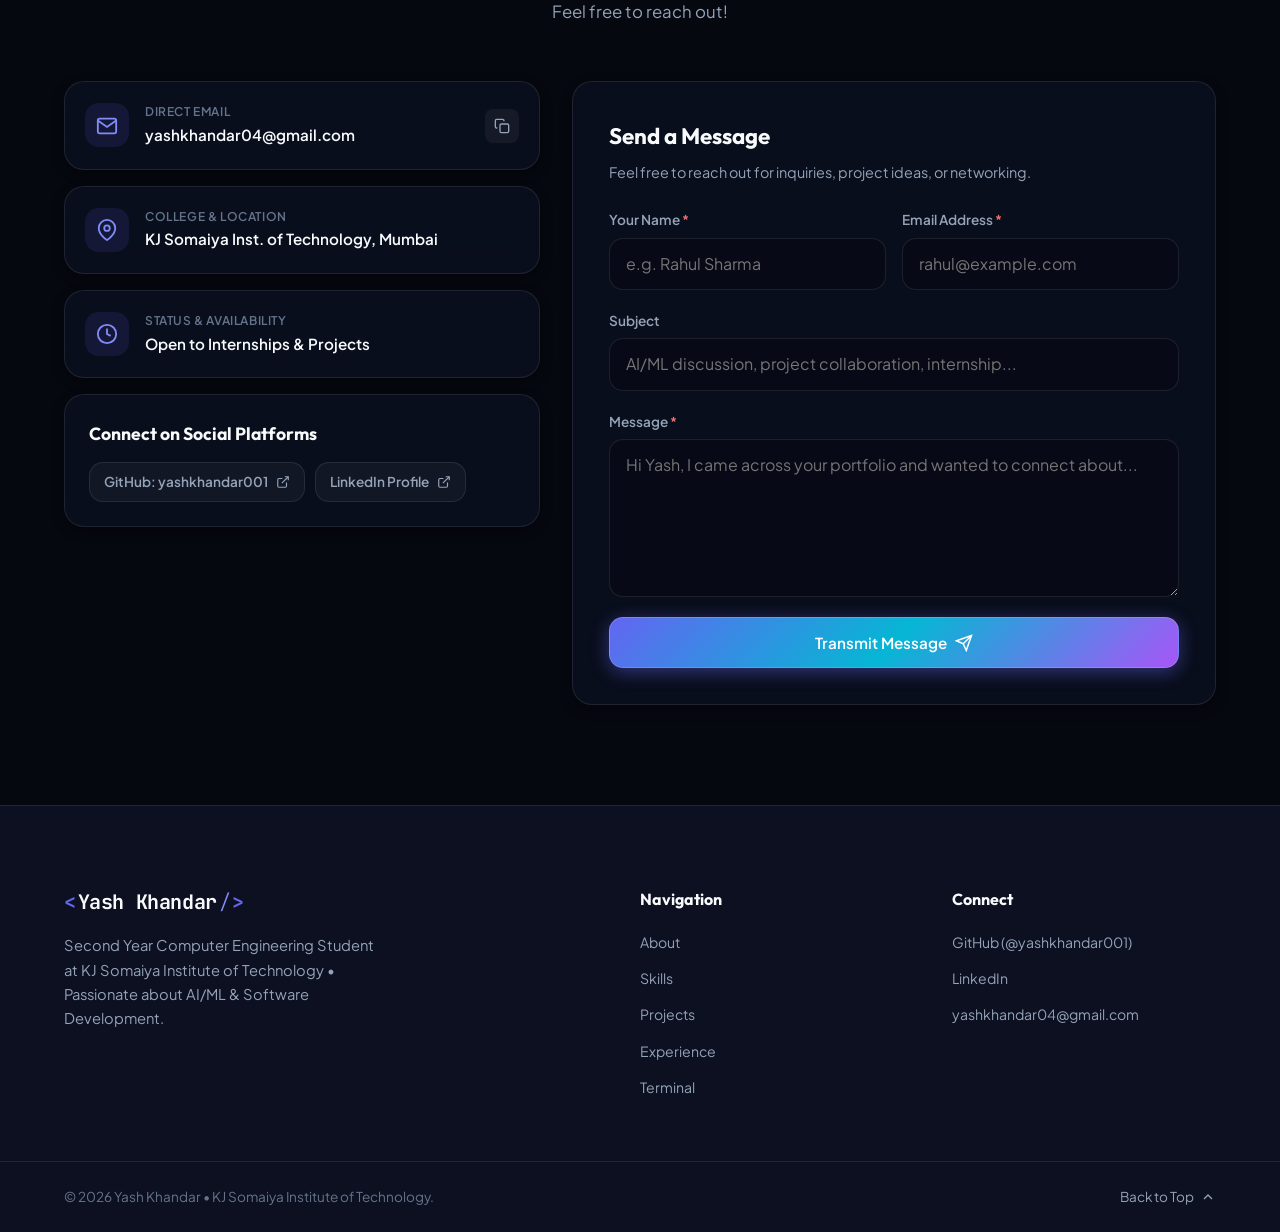
==== commit 01f1659f: "Implement master 36-opportunity repository, dynamic rescan rotation, and live search" ====
--- a/index.html
+++ b/index.html
@@ -466,14 +466,19 @@
           </div>
         </div>
 
-        <!-- Filter tabs for Internships -->
-        <div class="internships-filter-bar" role="tablist">
-          <button class="intern-tab active" data-filter="all">All Openings (12)</button>
-          <button class="intern-tab" data-filter="aiml">AI / ML &amp; NLP</button>
-          <button class="intern-tab" data-filter="python">Python &amp; Automation</button>
-          <button class="intern-tab" data-filter="dsa">C++ &amp; DSA Systems</button>
-          <button class="intern-tab" data-filter="java">Java &amp; Software Dev</button>
-          <button class="intern-tab" data-filter="web">Web Development</button>
+        <!-- Filter tabs & Search Bar for Internships -->
+        <div class="internships-filter-bar-wrapper" style="display:flex; flex-wrap:wrap; justify-content:space-between; align-items:center; gap:12px; margin-bottom:20px;">
+          <div class="internships-filter-bar" role="tablist">
+            <button class="intern-tab active" data-filter="all">All Openings (<span id="tab-count-all">12</span>)</button>
+            <button class="intern-tab" data-filter="aiml">AI / ML &amp; NLP</button>
+            <button class="intern-tab" data-filter="python">Python &amp; Automation</button>
+            <button class="intern-tab" data-filter="dsa">C++ &amp; DSA Systems</button>
+            <button class="intern-tab" data-filter="java">Java &amp; Software Dev</button>
+            <button class="intern-tab" data-filter="web">Web Development</button>
+          </div>
+          <div class="internship-search-box" style="position:relative; min-width:240px; flex:1; max-width:320px;">
+            <input type="text" id="internship-search-input" placeholder="🔍 Search company, skill, city..." style="width:100%; padding:8px 14px; background:rgba(255,255,255,0.05); border:1px solid var(--border-glow); border-radius:var(--radius-sm); color:var(--text-main); font-size:0.85rem; outline:none; transition:border-color 0.2s;" />
+          </div>
         </div>
 
         <!-- Internship Listings Grid -->
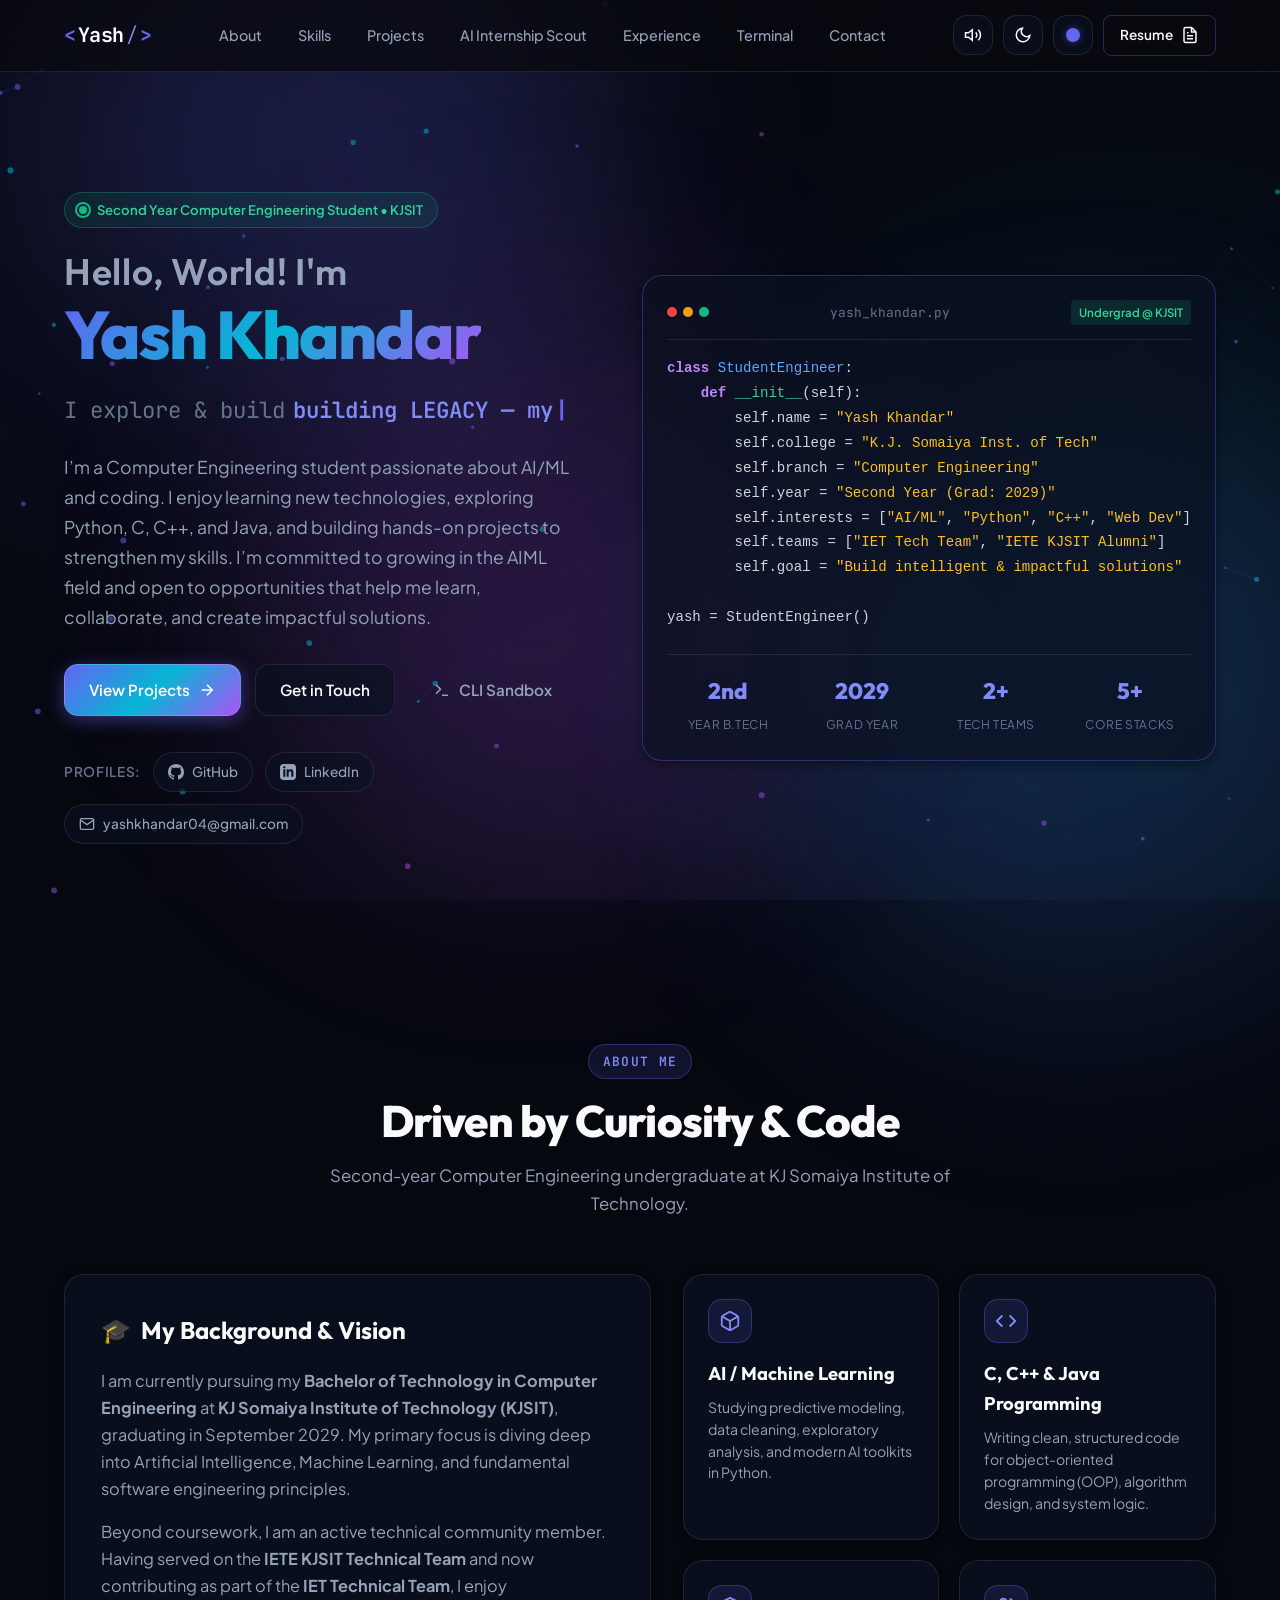
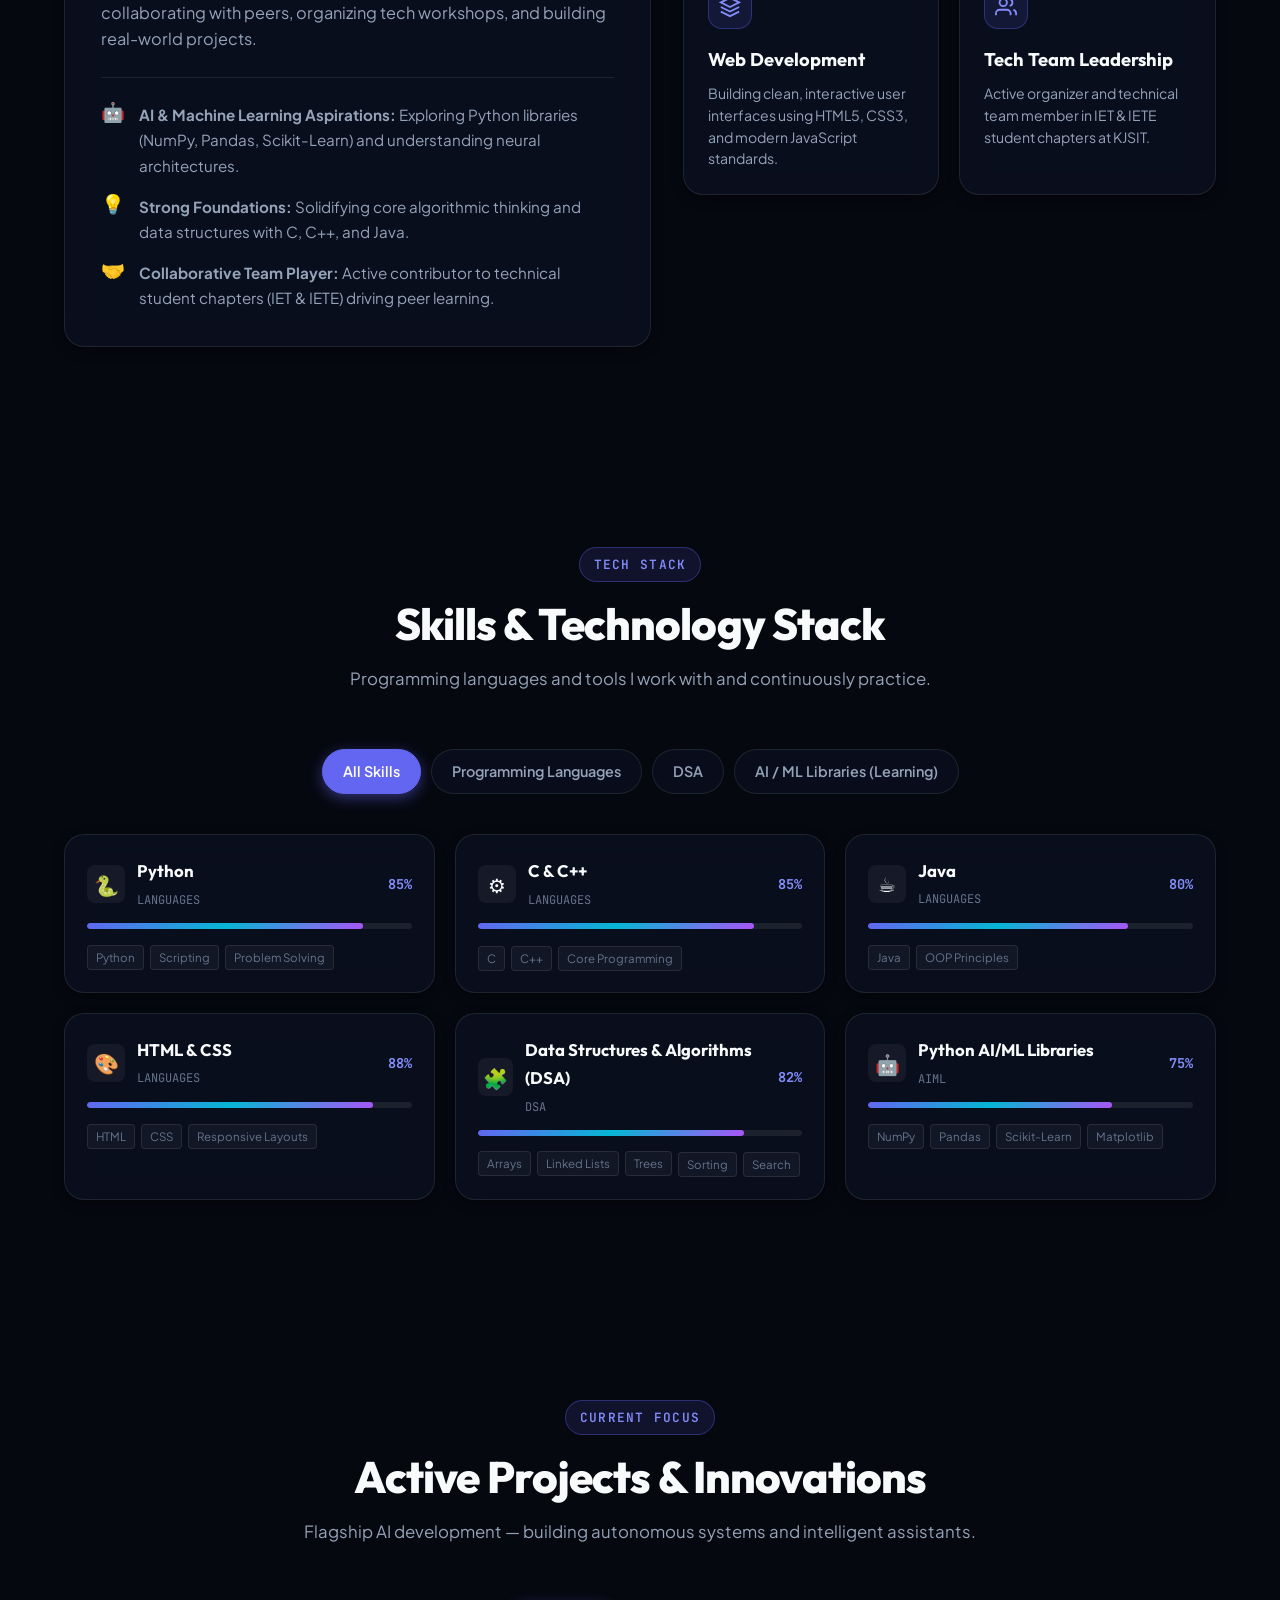
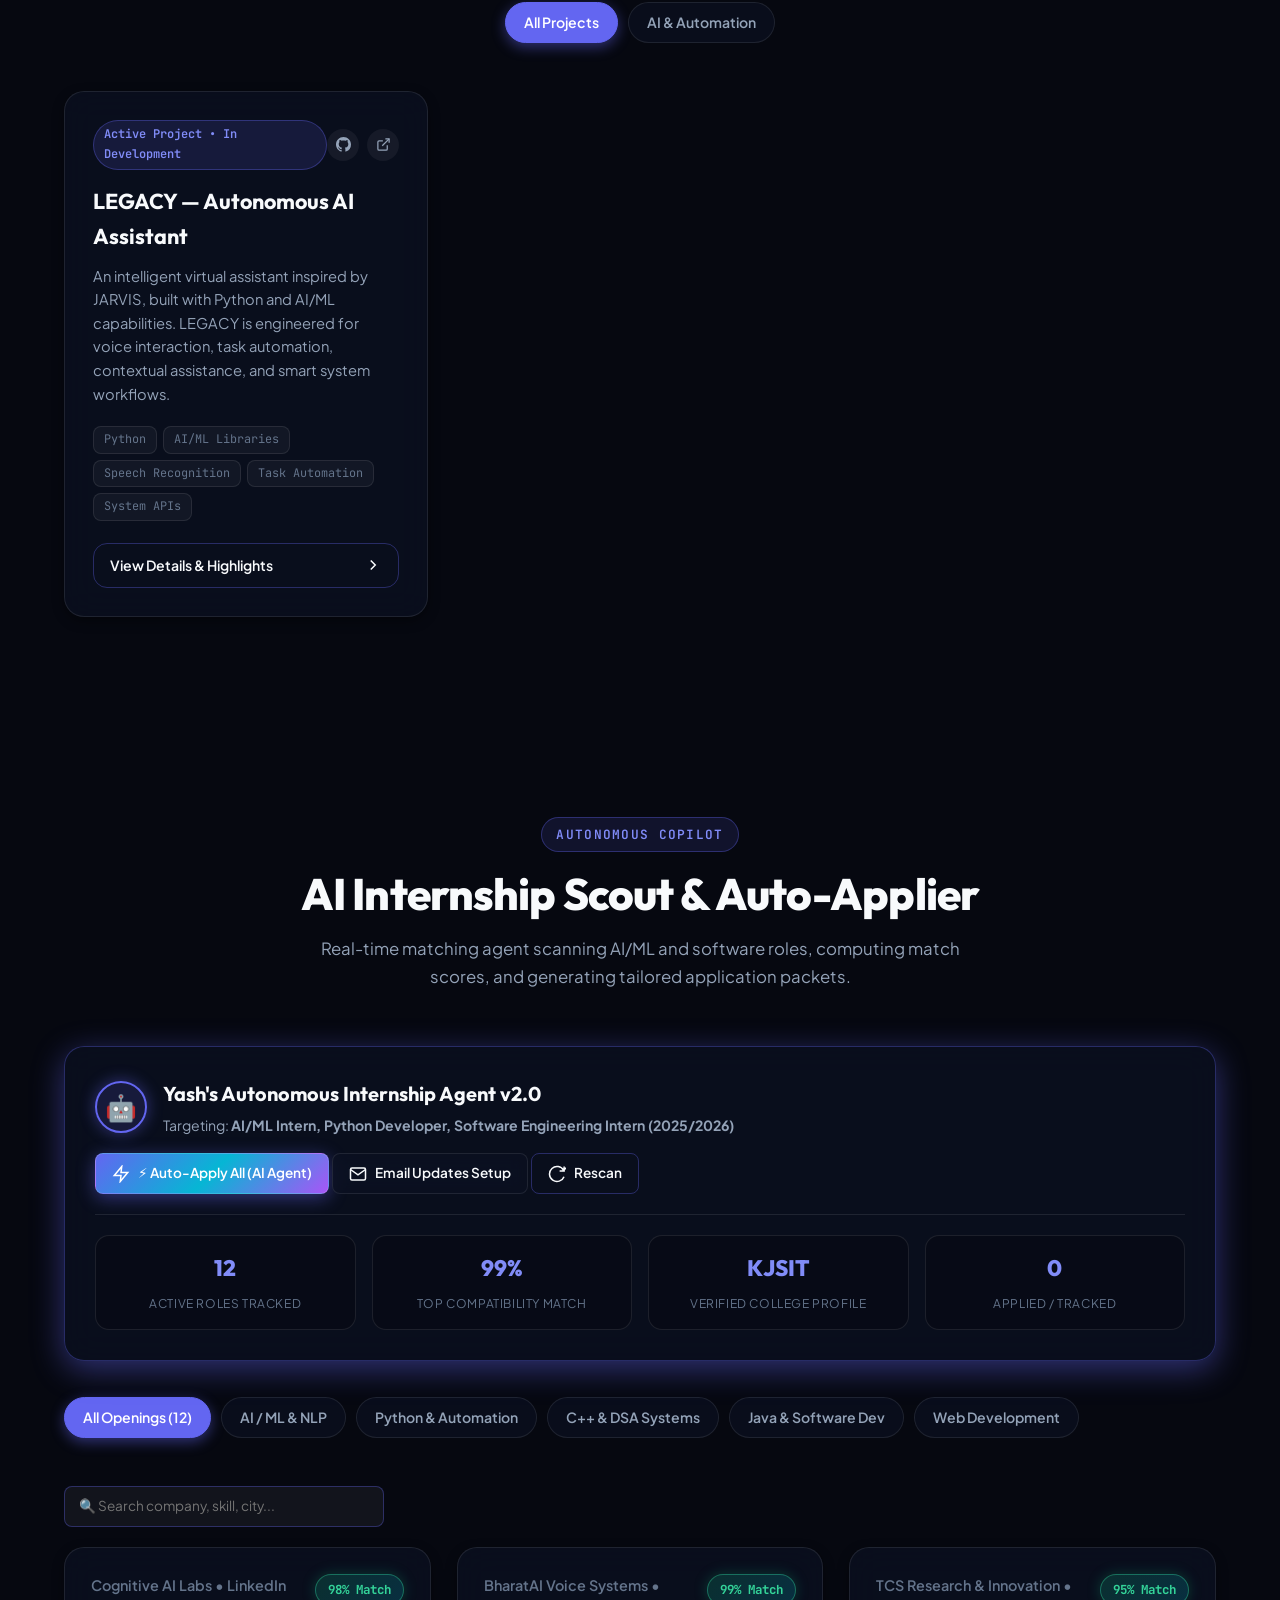
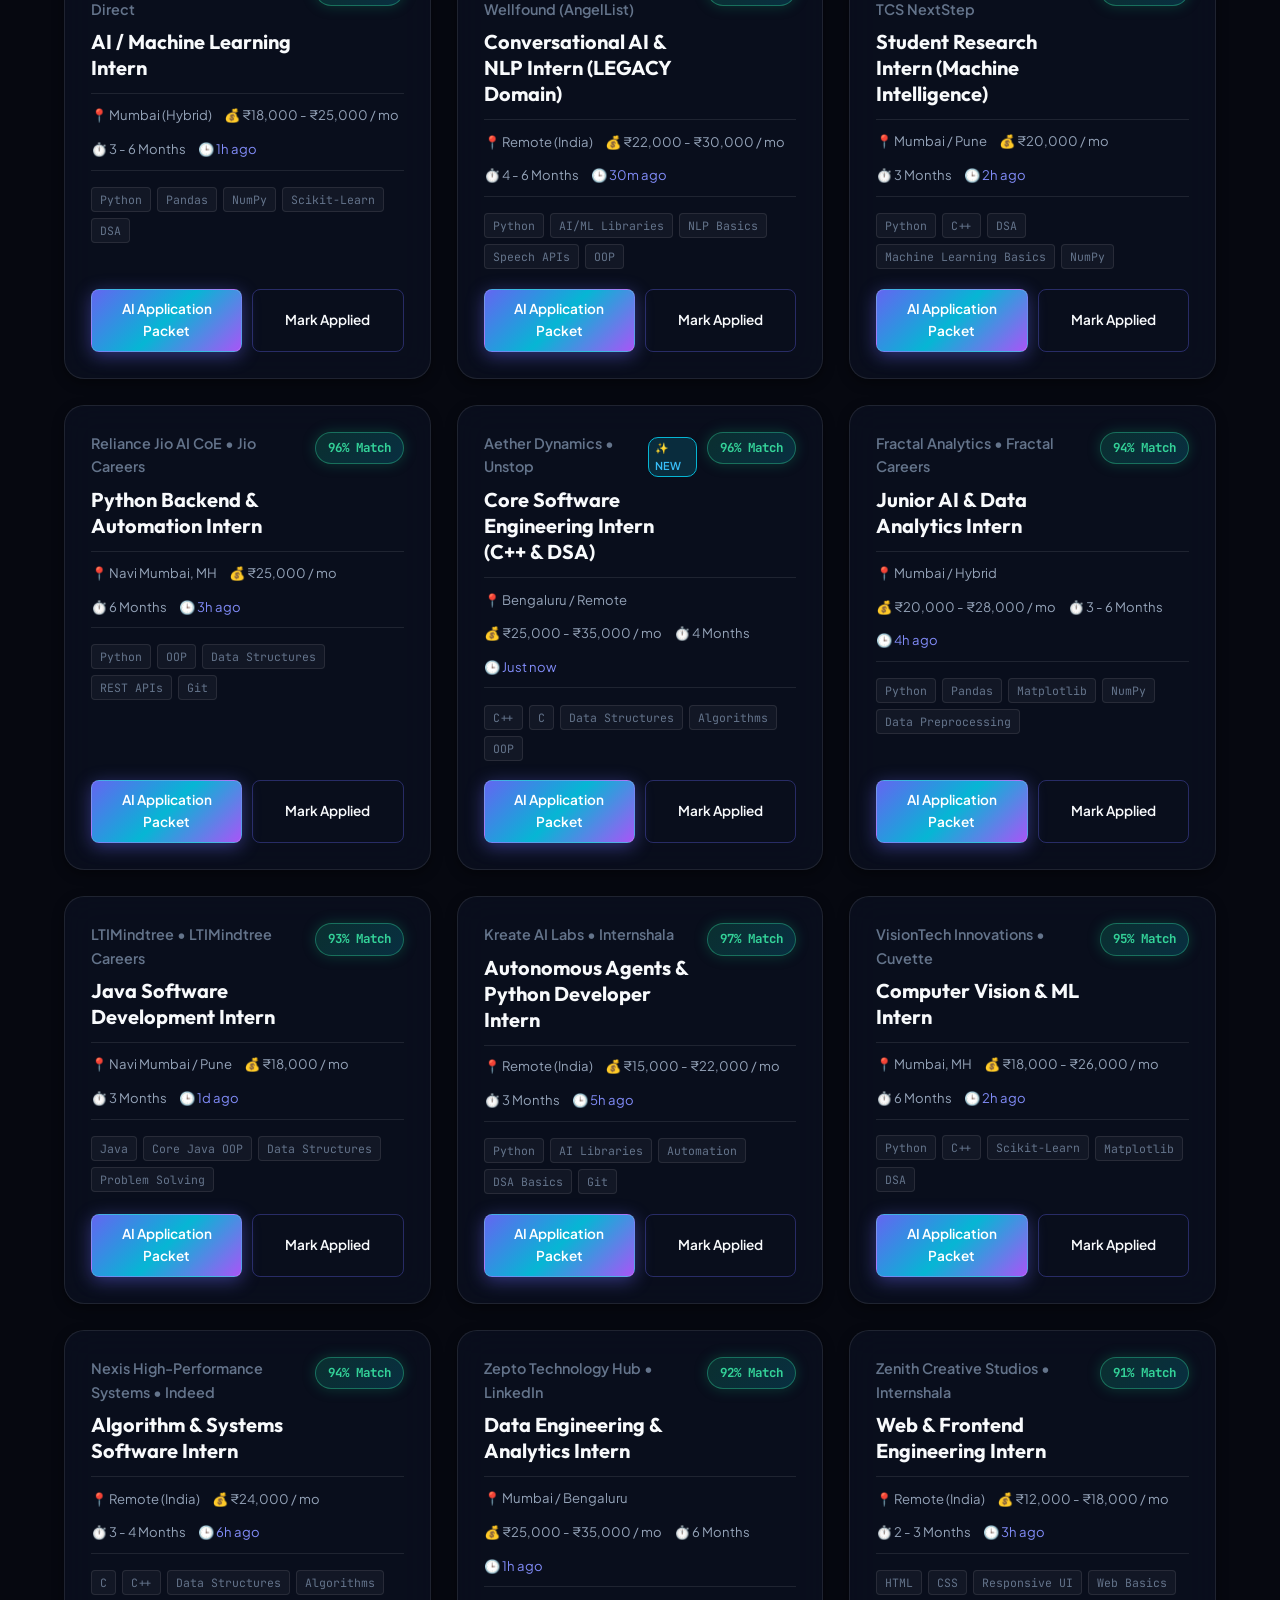
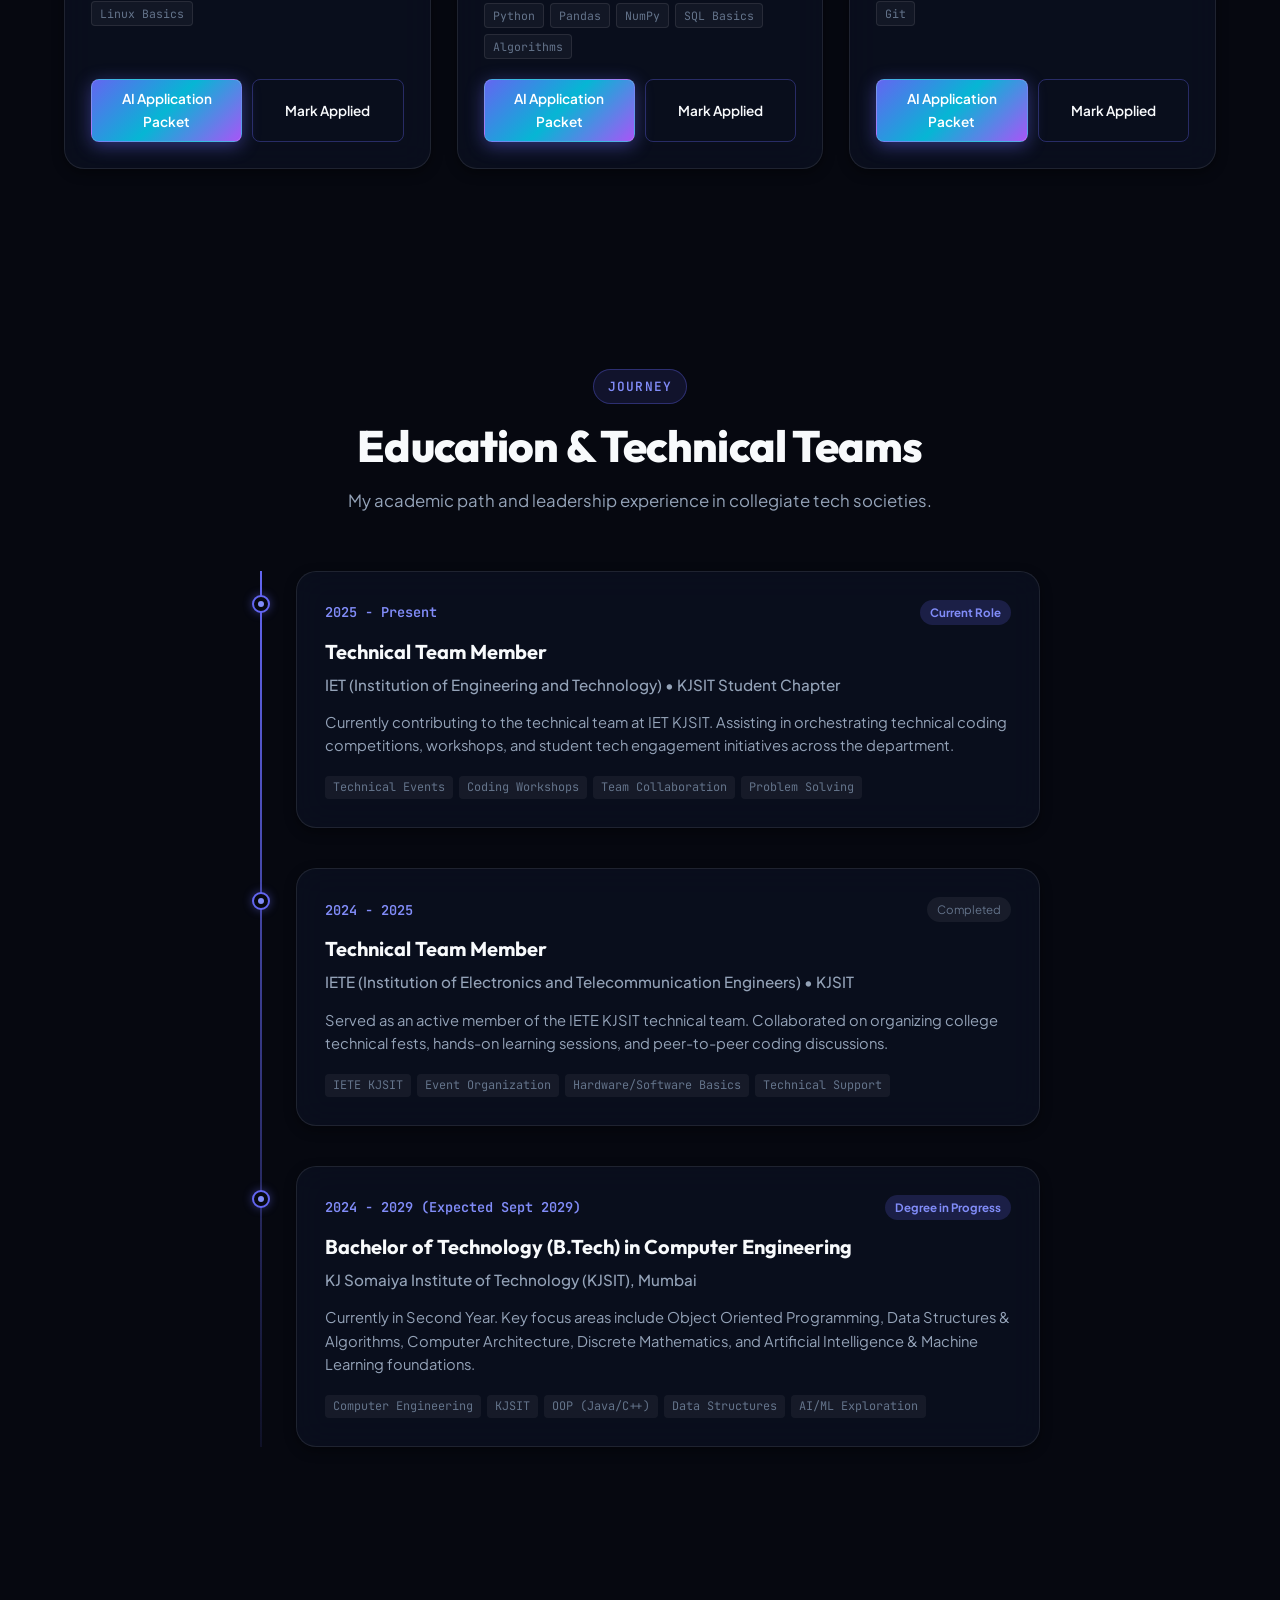
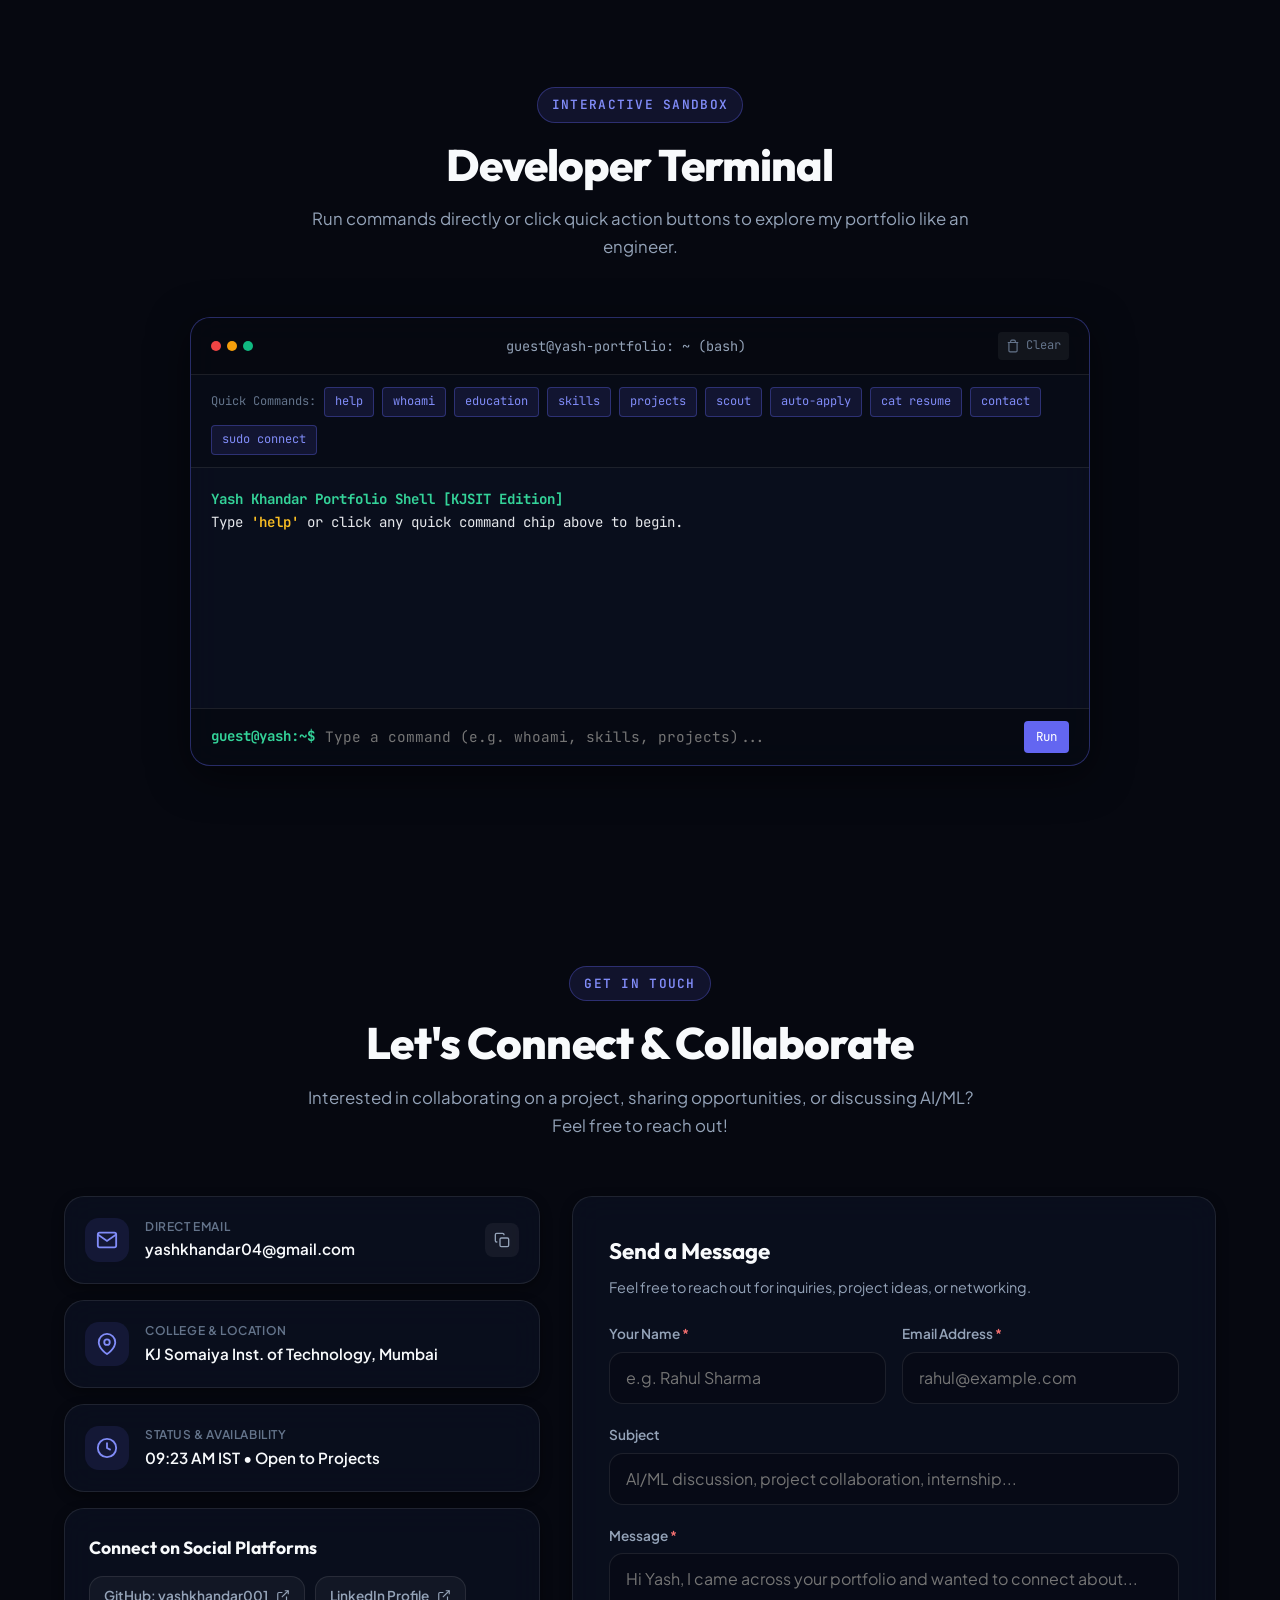
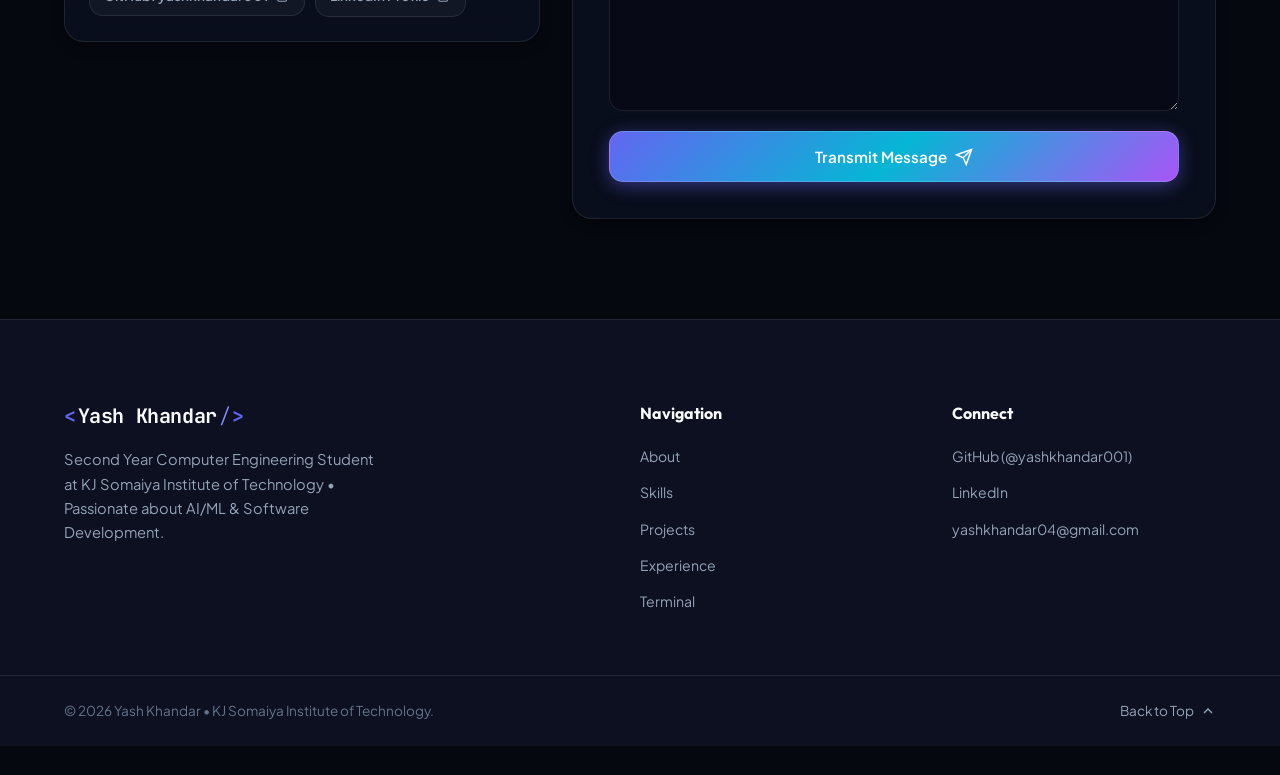
==== commit e93bd069: "Update cache busters to v3.0.0 and update resume highlights to LEGACY" ====
--- a/index.html
+++ b/index.html
@@ -19,7 +19,7 @@
   <link rel="preconnect" href="https://fonts.gstatic.com" crossorigin>
   <link href="https://fonts.googleapis.com/css2?family=JetBrains+Mono:wght@400;500;700&family=Outfit:wght@400;500;600;700;800&family=Plus+Jakarta+Sans:wght@300;400;500;600;700;800&display=swap" rel="stylesheet">
   
-  <link rel="stylesheet" href="style.css">
+  <link rel="stylesheet" href="style.css?v=3.0.0">
 </head>
 <body>
   <!-- Ambient background glow spots -->
@@ -1169,9 +1169,8 @@
         <div class="r-section">
           <div class="r-sec-title">PROJECT HIGHLIGHTS</div>
           <ul class="r-bullets">
-            <li><strong>AI Exploratory Data &amp; Prediction Pipeline:</strong> Built Python data exploration and machine learning models with NumPy, Pandas, and Scikit-Learn.</li>
-            <li><strong>Interactive Developer Portfolio &amp; CLI Sandbox:</strong> Designed a responsive, glassmorphic portfolio featuring custom terminal emulator and particle physics canvas.</li>
-            <li><strong>Algorithm &amp; Data Structures Simulator (C++/Python):</strong> Developed visual demonstration for sorting and graph pathfinding algorithms.</li>
+            <li><strong>LEGACY — Autonomous AI Virtual Assistant:</strong> Engineering a JARVIS-inspired intelligent assistant using Python, natural language understanding, voice command processing, and smart system automations.</li>
+            <li><strong>Data Structures &amp; Algorithms Practice (C++/Python):</strong> Solving computational problems focusing on optimal time-complexity in data structures and algorithmic paradigms.</li>
           </ul>
         </div>
       </div>
@@ -1181,6 +1180,6 @@
   <!-- TOAST NOTIFICATION CONTAINER -->
   <div class="toast-container" id="toast-container" aria-live="polite"></div>
 
-  <script src="script.js"></script>
+  <script src="script.js?v=3.0.0"></script>
 </body>
 </html>
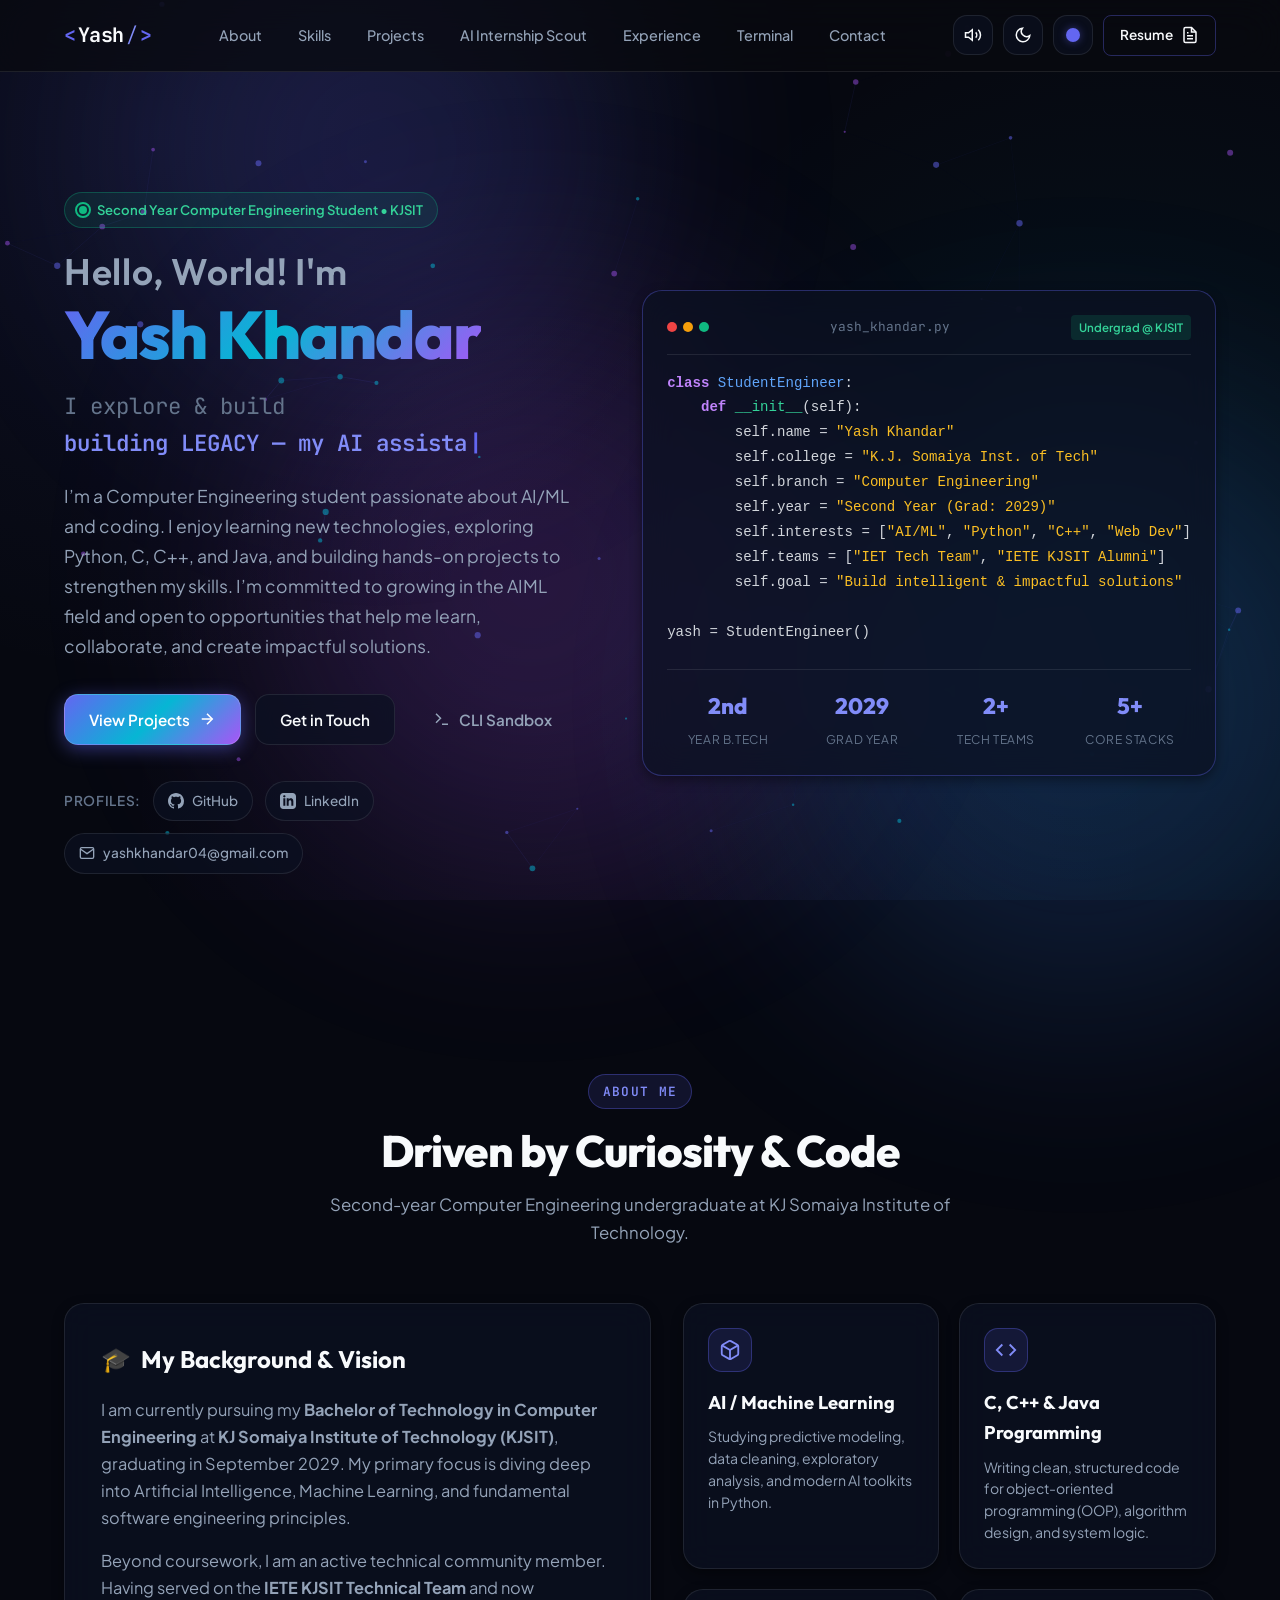
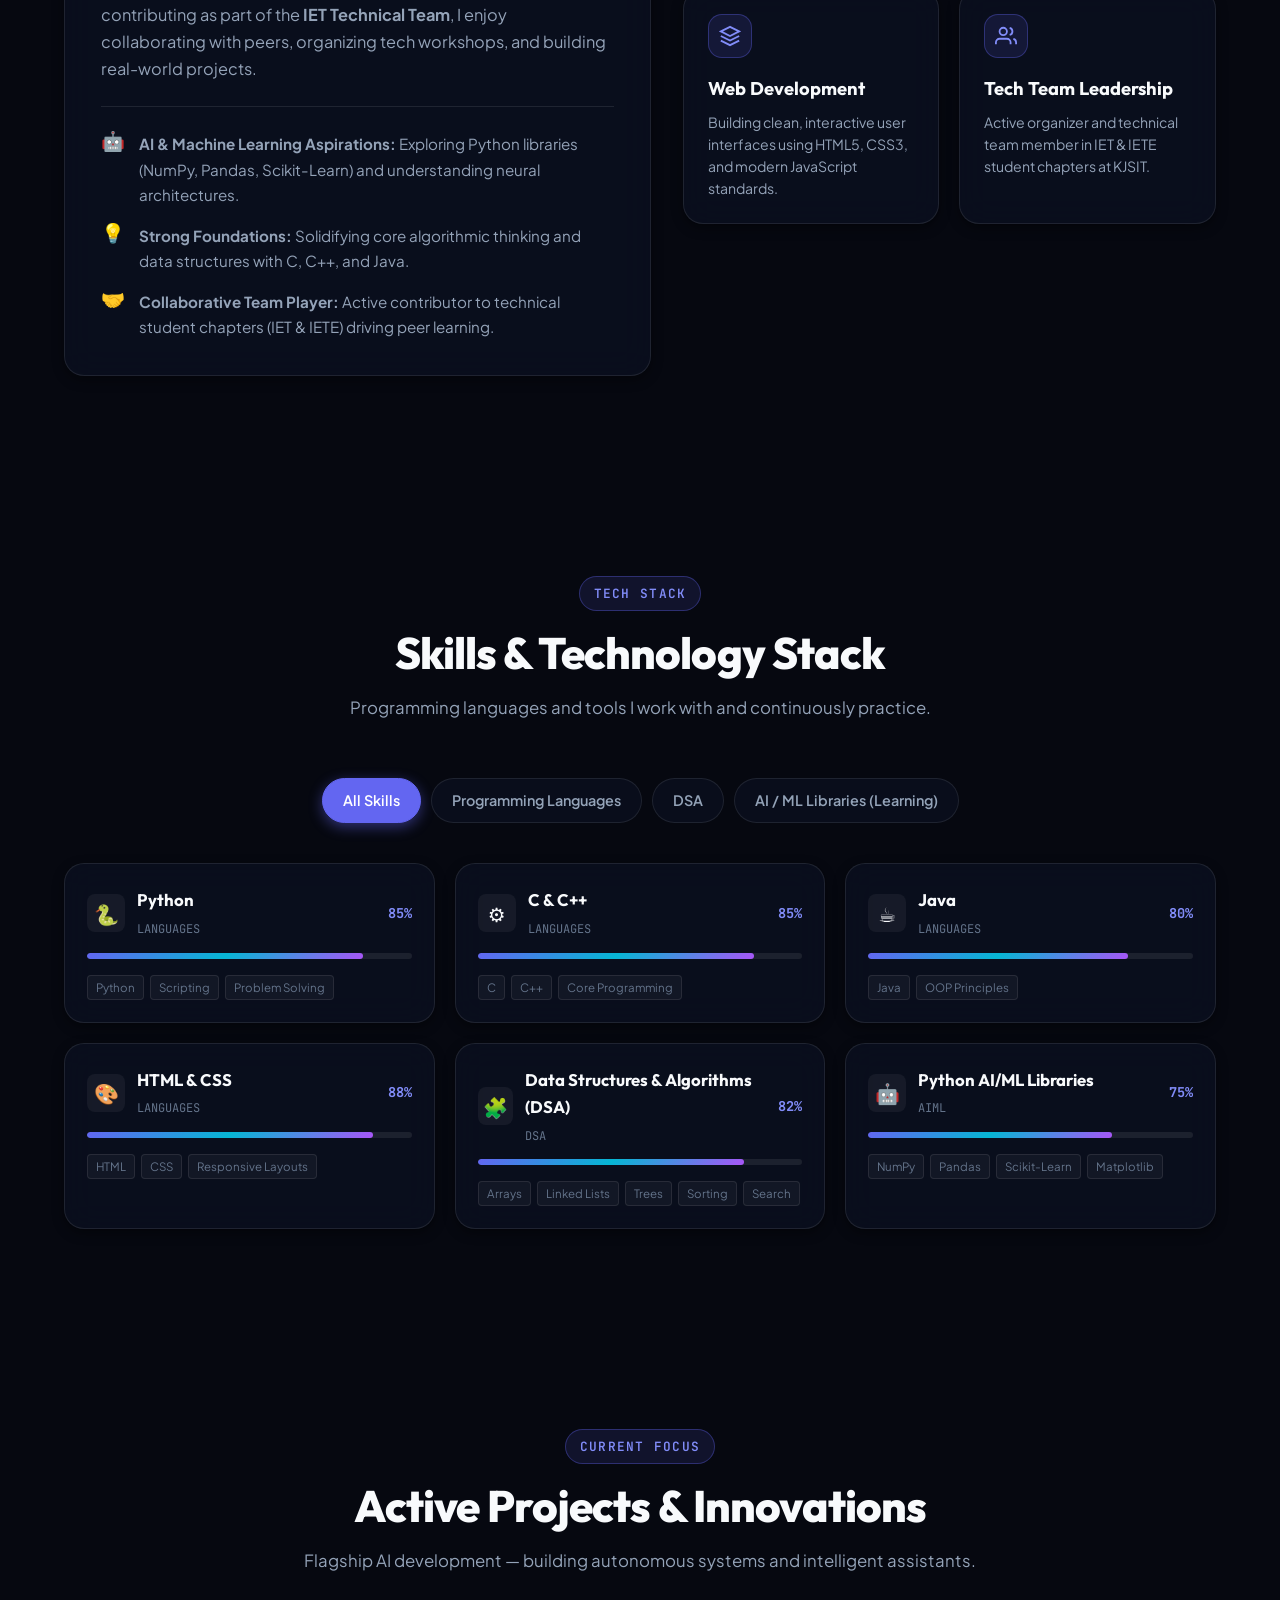
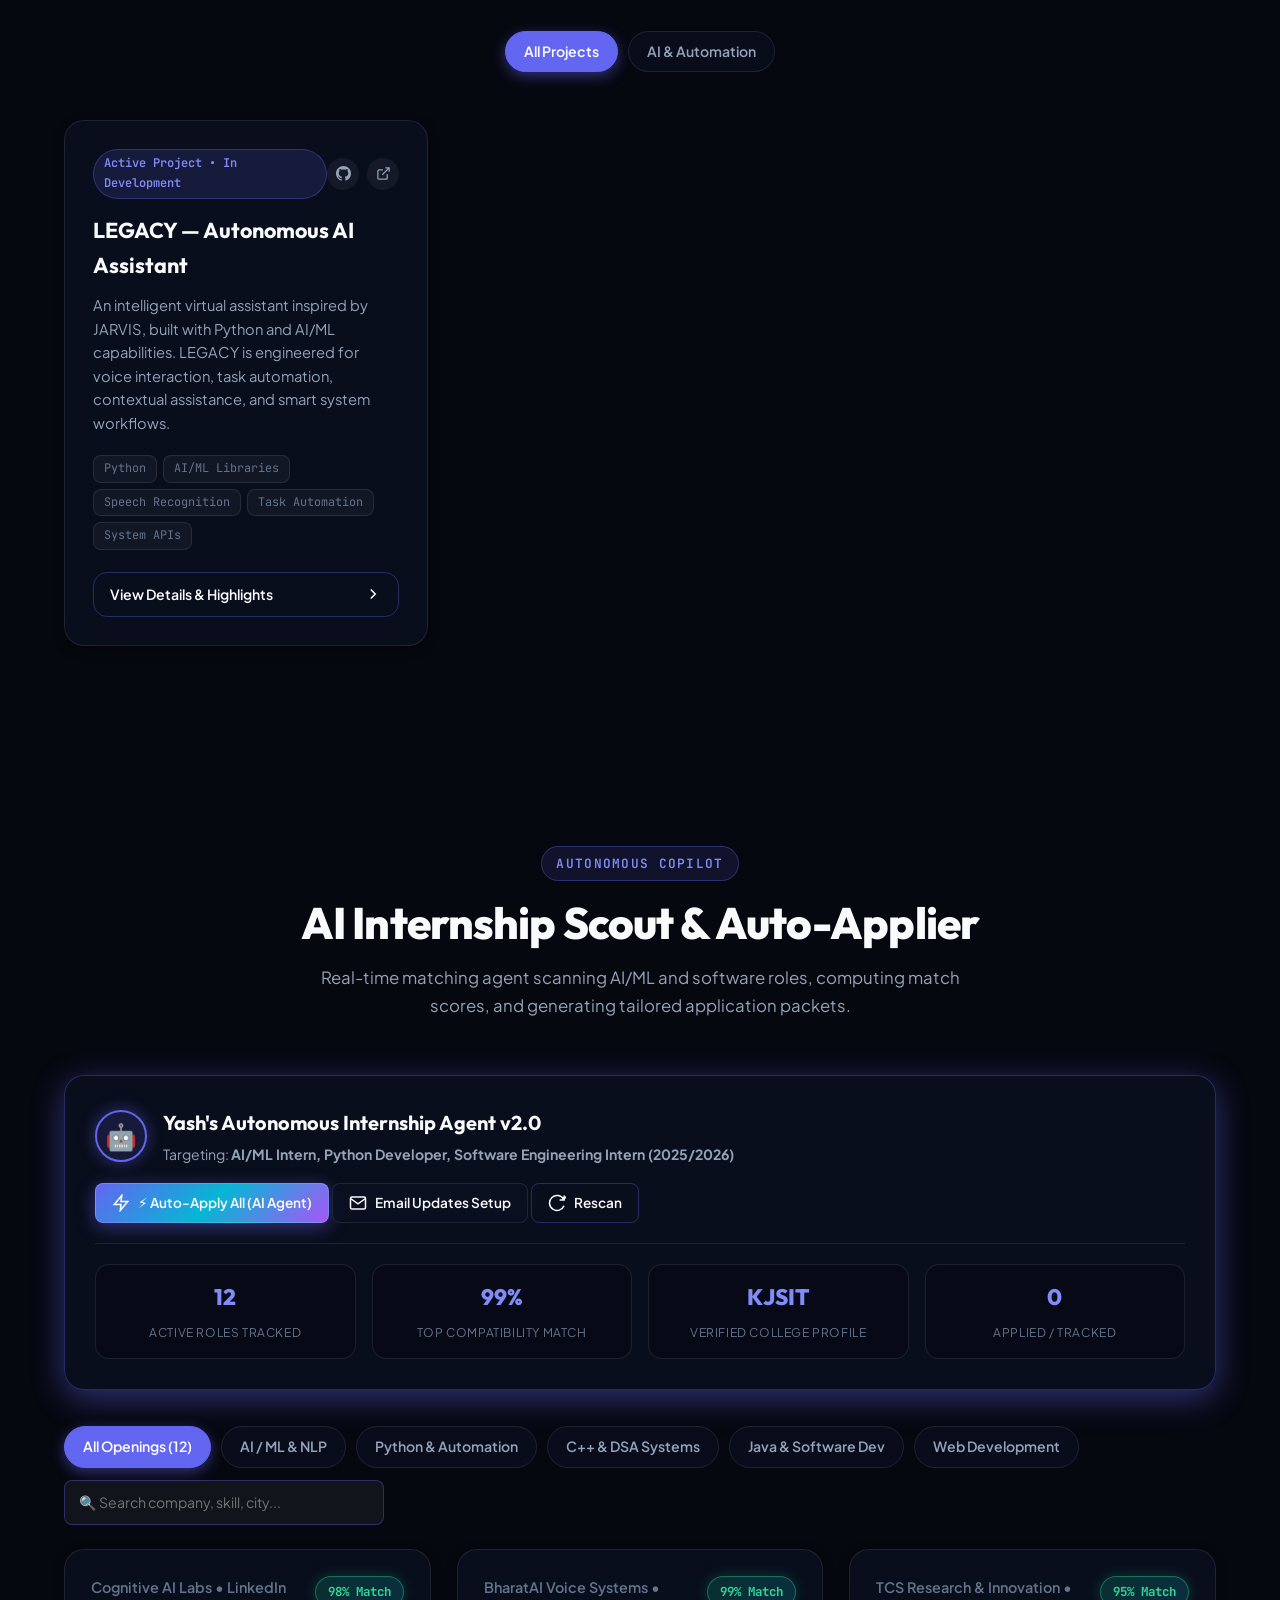
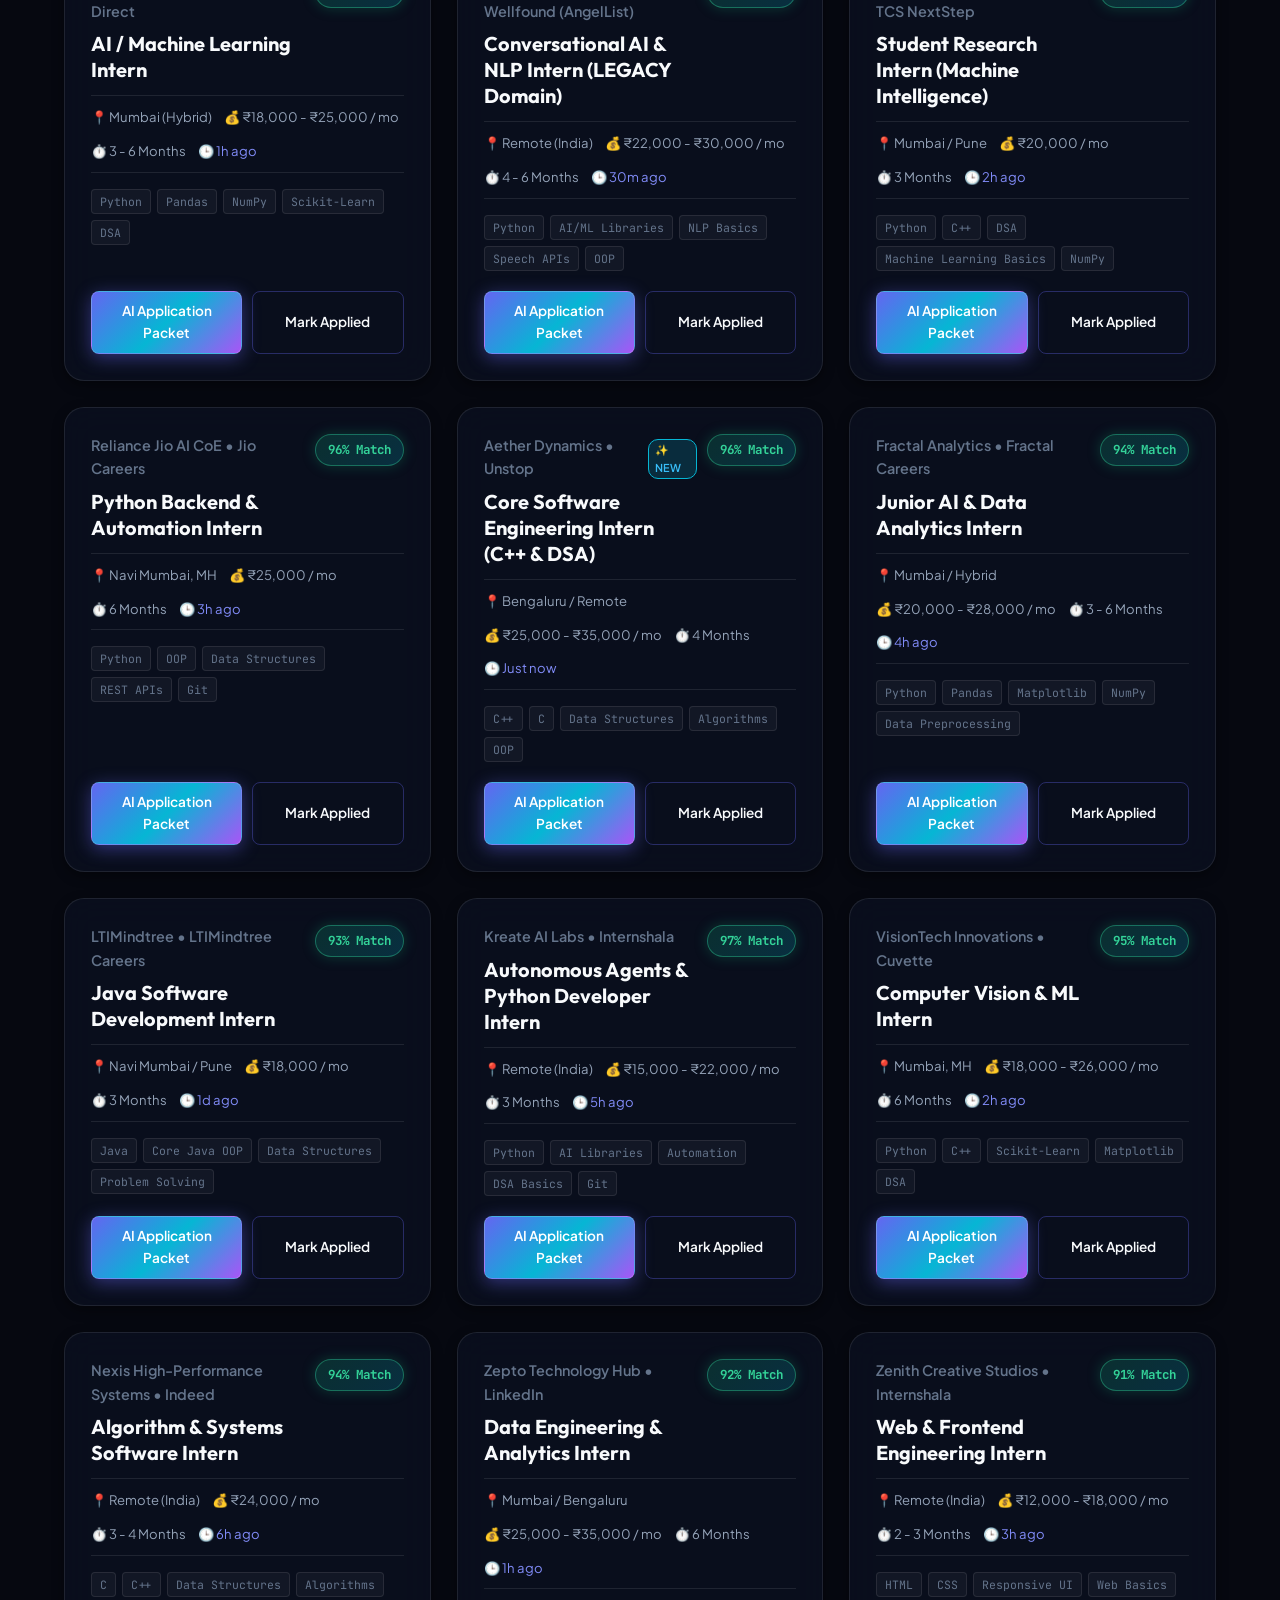
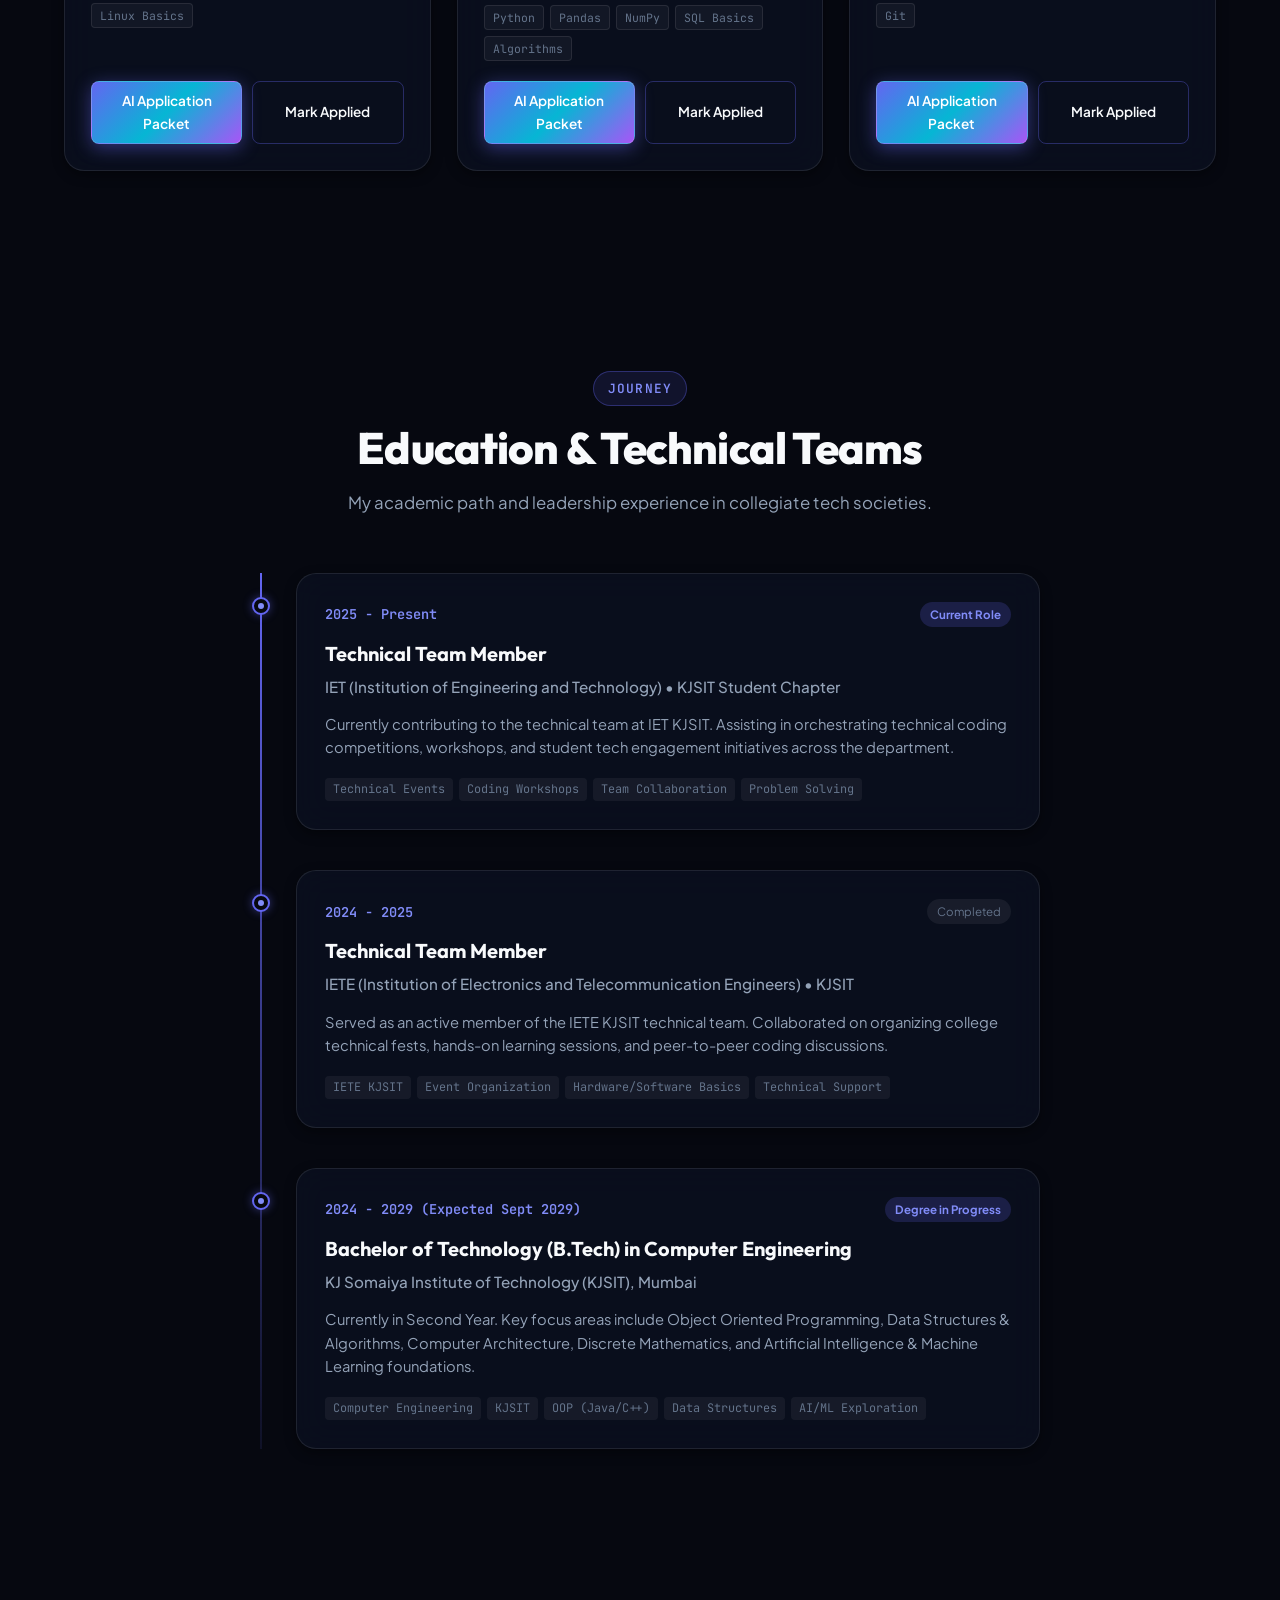
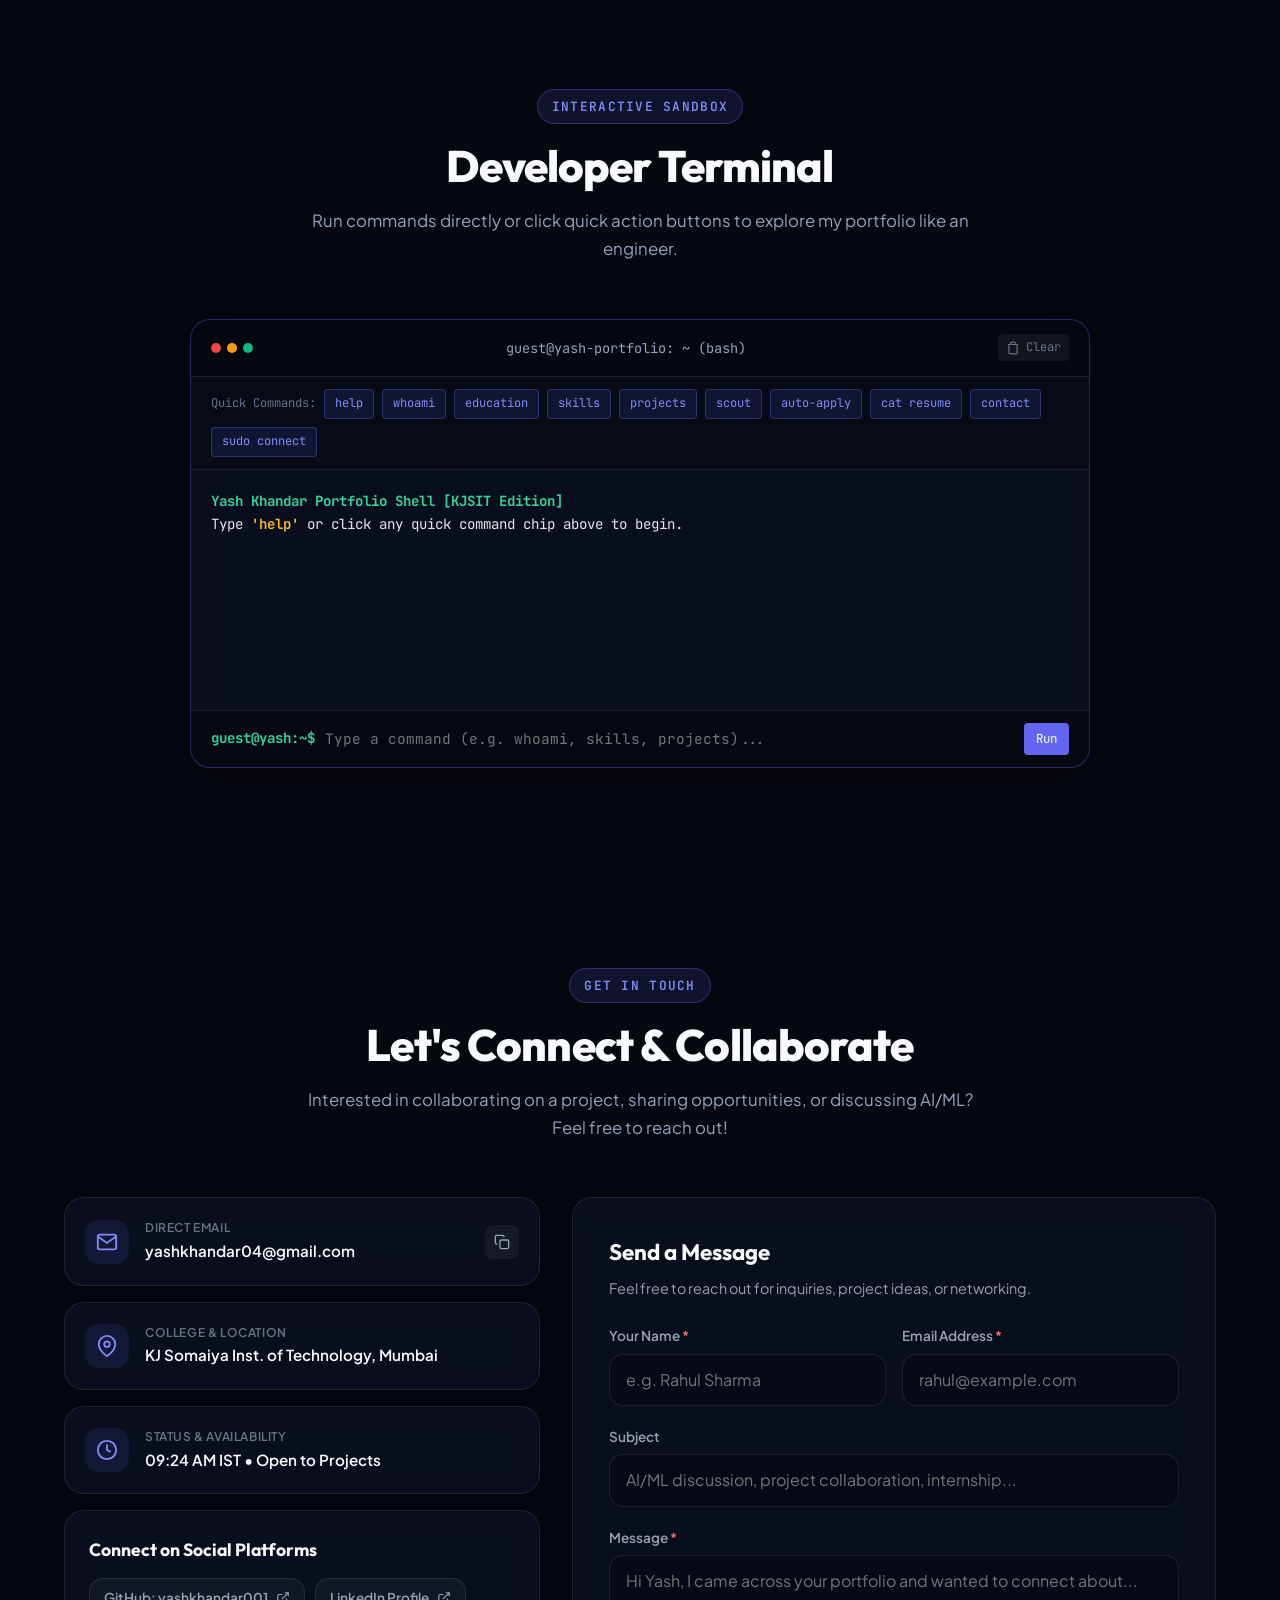
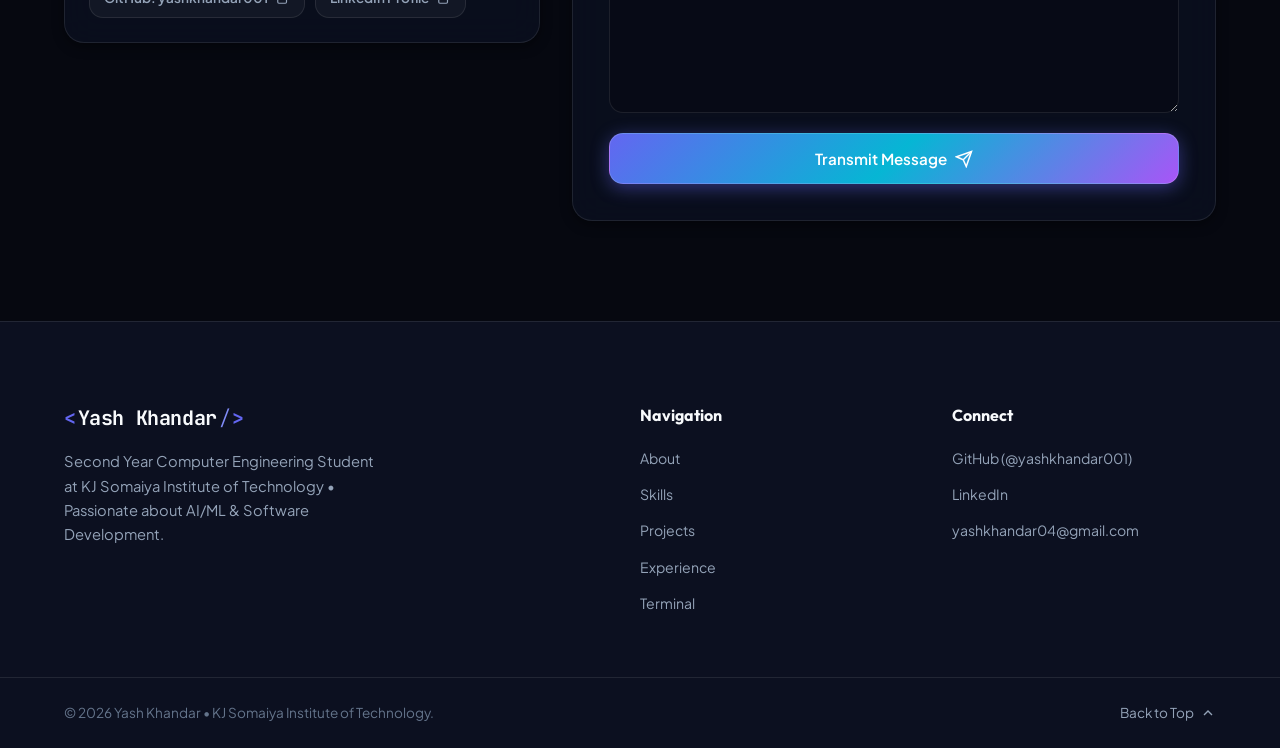
==== commit b2776929: "feat: enhance mobile-friendliness, touch responsiveness, and animated navigation drawer" ====
--- a/index.html
+++ b/index.html
@@ -19,7 +19,7 @@
   <link rel="preconnect" href="https://fonts.gstatic.com" crossorigin>
   <link href="https://fonts.googleapis.com/css2?family=JetBrains+Mono:wght@400;500;700&family=Outfit:wght@400;500;600;700;800&family=Plus+Jakarta+Sans:wght@300;400;500;600;700;800&display=swap" rel="stylesheet">
   
-  <link rel="stylesheet" href="style.css?v=3.0.0">
+  <link rel="stylesheet" href="style.css?v=3.1.0">
 </head>
 <body>
   <!-- Ambient background glow spots -->
@@ -467,7 +467,7 @@
         </div>
 
         <!-- Filter tabs & Search Bar for Internships -->
-        <div class="internships-filter-bar-wrapper" style="display:flex; flex-wrap:wrap; justify-content:space-between; align-items:center; gap:12px; margin-bottom:20px;">
+        <div class="internships-filter-bar-wrapper">
           <div class="internships-filter-bar" role="tablist">
             <button class="intern-tab active" data-filter="all">All Openings (<span id="tab-count-all">12</span>)</button>
             <button class="intern-tab" data-filter="aiml">AI / ML &amp; NLP</button>
@@ -476,8 +476,8 @@
             <button class="intern-tab" data-filter="java">Java &amp; Software Dev</button>
             <button class="intern-tab" data-filter="web">Web Development</button>
           </div>
-          <div class="internship-search-box" style="position:relative; min-width:240px; flex:1; max-width:320px;">
-            <input type="text" id="internship-search-input" placeholder="🔍 Search company, skill, city..." style="width:100%; padding:8px 14px; background:rgba(255,255,255,0.05); border:1px solid var(--border-glow); border-radius:var(--radius-sm); color:var(--text-main); font-size:0.85rem; outline:none; transition:border-color 0.2s;" />
+          <div class="internship-search-box">
+            <input type="text" id="internship-search-input" placeholder="🔍 Search company, skill, city..." />
           </div>
         </div>
 
--- a/style.css
+++ b/style.css
@@ -623,53 +623,115 @@
 .mobile-menu-btn {
   display: none;
   flex-direction: column;
-  justify-content: space-around;
-  width: 38px;
-  height: 38px;
+  justify-content: center;
+  align-items: center;
+  gap: 5px;
+  width: 42px;
+  height: 42px;
   background: var(--bg-card);
   border: 1px solid var(--border-glass);
-  border-radius: var(--radius-sm);
-  padding: 9px 8px;
+  border-radius: var(--radius-md);
+  padding: 0;
   cursor: pointer;
+  transition: all var(--transition-fast);
+  z-index: 105;
+  touch-action: manipulation;
+}
+
+.mobile-menu-btn:hover,
+.mobile-menu-btn:focus-visible {
+  border-color: var(--accent-color);
+  background: var(--bg-glass-hover);
 }
 
 .mobile-menu-btn .bar {
-  width: 100%;
+  width: 20px;
   height: 2px;
   background: var(--text-main);
   border-radius: 2px;
-  transition: all var(--transition-smooth);
-}
-
+  transition: transform var(--transition-smooth), opacity var(--transition-smooth), background-color var(--transition-smooth);
+  transform-origin: center;
+}
+
+.mobile-menu-btn.active .bar:nth-child(1) {
+  transform: translateY(7px) rotate(45deg);
+  background: var(--accent-light);
+}
+
+.mobile-menu-btn.active .bar:nth-child(2) {
+  opacity: 0;
+  transform: scaleX(0);
+}
+
+.mobile-menu-btn.active .bar:nth-child(3) {
+  transform: translateY(-7px) rotate(-45deg);
+  background: var(--accent-light);
+}
+
+/* Mobile Nav Drawer */
 .mobile-nav-drawer {
-  display: none;
-  position: absolute;
+  position: fixed;
   top: var(--header-height);
   left: 0;
+  right: 0;
   width: 100%;
   background: var(--bg-glass);
-  backdrop-filter: blur(24px);
-  border-bottom: 1px solid var(--border-glass);
-  padding: 24px;
+  backdrop-filter: blur(28px);
+  -webkit-backdrop-filter: blur(28px);
+  border-bottom: 1px solid var(--border-glass-hover);
+  padding: 20px 18px 26px;
   box-shadow: var(--shadow-lg);
+  opacity: 0;
+  visibility: hidden;
+  transform: translateY(-16px);
+  transition: opacity 0.3s cubic-bezier(0.16, 1, 0.3, 1), transform 0.3s cubic-bezier(0.16, 1, 0.3, 1), visibility 0.3s;
+  z-index: 99;
+  max-height: calc(100vh - var(--header-height));
+  overflow-y: auto;
+  -webkit-overflow-scrolling: touch;
 }
 
 .mobile-nav-drawer.open {
+  opacity: 1;
+  visibility: visible;
+  transform: translateY(0);
   display: block;
 }
 
 .mobile-nav-list {
   display: flex;
   flex-direction: column;
-  gap: 16px;
+  gap: 8px;
 }
 
 .mobile-nav-link {
-  font-size: 1.1rem;
+  font-size: 1.05rem;
   font-weight: 600;
   color: var(--text-main);
-  display: block;
-  padding: 8px 0;
+  display: flex;
+  align-items: center;
+  justify-content: space-between;
+  padding: 12px 16px;
+  border-radius: var(--radius-md);
+  background: rgba(255, 255, 255, 0.03);
+  border: 1px solid transparent;
+  transition: all var(--transition-fast);
+  touch-action: manipulation;
+}
+
+.mobile-nav-link:hover,
+.mobile-nav-link:active {
+  background: var(--bg-glass-hover);
+  border-color: var(--border-glow);
+  color: var(--accent-light);
+  transform: translateX(4px);
+}
+
+#mobile-resume-btn {
+  margin-top: 8px;
+  padding: 14px 20px;
+  font-size: 1rem;
+  font-weight: 700;
 }
 
 /* --- HERO SECTION --- */
@@ -2286,12 +2348,44 @@
   letter-spacing: 0.05em;
 }
 
+.internships-filter-bar-wrapper {
+  display: flex;
+  flex-wrap: wrap;
+  justify-content: space-between;
+  align-items: center;
+  gap: 12px;
+  margin-bottom: 24px;
+}
+
+.internship-search-box {
+  position: relative;
+  min-width: 240px;
+  flex: 1;
+  max-width: 320px;
+}
+
+#internship-search-input {
+  width: 100%;
+  padding: 10px 14px;
+  background: rgba(255, 255, 255, 0.05);
+  border: 1px solid var(--border-glow);
+  border-radius: var(--radius-sm);
+  color: var(--text-main);
+  font-size: 0.88rem;
+  outline: none;
+  transition: border-color var(--transition-fast), background var(--transition-fast);
+}
+
+#internship-search-input:focus {
+  border-color: var(--accent-color);
+  background: rgba(255, 255, 255, 0.08);
+}
+
 .internships-filter-bar {
   display: flex;
-  justify-content: center;
+  justify-content: flex-start;
   flex-wrap: wrap;
   gap: 10px;
-  margin-bottom: 36px;
 }
 
 .intern-tab {
@@ -2470,47 +2564,646 @@
   word-wrap: break-word;
 }
 
-/* --- RESPONSIVE MEDIA QUERIES --- */
-@media (max-width: 992px) {
+/* ==========================================================================
+   RESPONSIVE MEDIA QUERIES & MOBILE OPTIMIZATIONS
+   ========================================================================== */
+
+/* --- TABLETS & MEDIUM SCREENS (<= 1024px) --- */
+@media (max-width: 1024px) {
+  :root {
+    --header-height: 68px;
+  }
+
   .hero-grid {
     grid-template-columns: 1fr;
     gap: 40px;
   }
+
   .about-grid {
     grid-template-columns: 1fr;
-  }
+    gap: 28px;
+  }
+
   .contact-grid {
     grid-template-columns: 1fr;
-  }
+    gap: 32px;
+  }
+
   .footer-grid {
-    grid-template-columns: 1fr 1fr;
-  }
+    grid-template-columns: 1.5fr 1fr 1fr;
+    gap: 32px;
+  }
+
   .scout-stats-grid {
     grid-template-columns: repeat(2, 1fr);
-  }
-}
-
+    gap: 12px;
+  }
+
+  .skills-grid {
+    grid-template-columns: repeat(auto-fill, minmax(240px, 1fr));
+  }
+}
+
+/* --- SMARTPHONES & SMALL TABLETS (<= 768px) --- */
 @media (max-width: 768px) {
+  /* Layout & Spacing */
+  .section {
+    padding: 64px 0;
+  }
+
+  .section-container {
+    padding: 0 16px;
+  }
+
+  .section-header {
+    margin-bottom: 36px;
+  }
+
+  .section-title {
+    font-size: clamp(1.75rem, 5.5vw, 2.35rem);
+    margin-bottom: 10px;
+  }
+
+  .section-subtitle {
+    font-size: 0.95rem;
+  }
+
+  /* Header & Mobile Nav */
   .desktop-nav {
     display: none;
   }
+
   .mobile-menu-btn {
     display: flex;
   }
+
+  .header-container {
+    padding: 0 16px;
+  }
+
+  .header-actions {
+    gap: 8px;
+  }
+
+  .icon-btn {
+    width: 38px;
+    height: 38px;
+  }
+
+  .accent-palette {
+    right: -10px;
+    width: 180px;
+  }
+
+  /* Hide header resume button on mobile so bar doesn't overflow */
+  #btn-open-resume {
+    display: none;
+  }
+
+  /* Hero Section */
+  .hero-section {
+    padding: 90px 0 50px;
+    min-height: auto;
+  }
+
   .hero-title {
-    font-size: 2.5rem;
-  }
+    font-size: clamp(2.1rem, 7.5vw, 3.2rem);
+    margin-bottom: 12px;
+  }
+
+  .hero-greeting {
+    font-size: 0.5em;
+  }
+
+  .typewriter-container {
+    font-size: 1.05rem;
+    min-height: 2.8em;
+  }
+
+  .hero-bio {
+    font-size: 0.95rem;
+    line-height: 1.6;
+    margin-bottom: 24px;
+  }
+
+  .hero-cta-group {
+    flex-direction: column;
+    width: 100%;
+    gap: 10px;
+  }
+
+  .hero-cta-group .btn {
+    width: 100%;
+  }
+
+  .hero-social-bar {
+    flex-wrap: wrap;
+    gap: 8px;
+    margin-top: 20px;
+  }
+
+  .social-chip {
+    padding: 6px 12px;
+    font-size: 0.8rem;
+  }
+
+  .hero-code-card {
+    padding: 16px;
+  }
+
+  .code-preview {
+    font-size: 0.76rem;
+    padding: 12px;
+    overflow-x: auto;
+  }
+
+  .hero-metrics-grid {
+    grid-template-columns: repeat(2, 1fr);
+    gap: 12px;
+    padding-top: 14px;
+  }
+
+  .metric-number {
+    font-size: 1.25rem;
+  }
+
+  /* About Section */
+  .about-card-bio {
+    padding: 24px 20px;
+  }
+
+  .about-card-title {
+    font-size: 1.3rem;
+  }
+
   .about-services-grid {
     grid-template-columns: 1fr;
-  }
+    gap: 14px;
+  }
+
+  .service-card {
+    padding: 20px;
+  }
+
+  /* Skills Section */
+  .skills-filter-bar {
+    justify-content: flex-start;
+    flex-wrap: nowrap;
+    overflow-x: auto;
+    -webkit-overflow-scrolling: touch;
+    padding-bottom: 10px;
+    margin-bottom: 24px;
+    scrollbar-width: none;
+  }
+
+  .skills-filter-bar::-webkit-scrollbar {
+    display: none;
+  }
+
+  .filter-tab {
+    flex-shrink: 0;
+    padding: 8px 16px;
+    font-size: 0.82rem;
+  }
+
+  .skills-grid {
+    grid-template-columns: repeat(auto-fill, minmax(140px, 1fr));
+    gap: 12px;
+  }
+
+  .skill-card {
+    padding: 16px;
+    gap: 10px;
+  }
+
+  .skill-badge-icon {
+    width: 32px;
+    height: 32px;
+    font-size: 1.1rem;
+  }
+
+  .skill-name {
+    font-size: 0.95rem;
+  }
+
+  .skill-tag-pills {
+    display: none;
+  }
+
+  /* Projects Section */
+  .projects-filter-bar {
+    justify-content: flex-start;
+    flex-wrap: nowrap;
+    overflow-x: auto;
+    -webkit-overflow-scrolling: touch;
+    padding-bottom: 10px;
+    margin-bottom: 24px;
+    scrollbar-width: none;
+  }
+
+  .projects-filter-bar::-webkit-scrollbar {
+    display: none;
+  }
+
+  .proj-tab {
+    flex-shrink: 0;
+    padding: 8px 16px;
+    font-size: 0.84rem;
+  }
+
+  .projects-grid {
+    grid-template-columns: 1fr;
+    gap: 20px;
+  }
+
+  .project-card {
+    padding: 22px 18px;
+  }
+
+  /* Flagship LEGACY Card Mobile Styling */
+  .flagship-hud-card {
+    padding: 20px 16px;
+  }
+
+  .flagship-hud-grid {
+    grid-template-columns: 1fr;
+    gap: 20px;
+  }
+
+  .flagship-hud-metrics {
+    grid-template-columns: repeat(2, 1fr);
+    gap: 10px;
+  }
+
+  .flagship-actions {
+    flex-direction: column;
+    gap: 10px;
+  }
+
+  .flagship-actions .btn {
+    width: 100%;
+  }
+
+  /* AI Internship Scout */
+  .scout-dashboard-card {
+    padding: 20px 16px;
+    margin-bottom: 24px;
+  }
+
+  .scout-status-row {
+    flex-direction: column;
+    align-items: stretch;
+    gap: 16px;
+  }
+
+  .scout-agent-info {
+    gap: 12px;
+  }
+
+  .agent-avatar {
+    width: 44px;
+    height: 44px;
+    font-size: 1.3rem;
+  }
+
+  .agent-name {
+    font-size: 1.1rem;
+  }
+
+  .scout-actions {
+    display: flex;
+    flex-direction: column;
+    width: 100%;
+    gap: 8px;
+  }
+
+  .scout-actions .btn {
+    width: 100%;
+    justify-content: center;
+  }
+
+  .scout-stats-grid {
+    grid-template-columns: repeat(2, 1fr);
+    gap: 10px;
+  }
+
+  .scout-stat-box {
+    padding: 10px 8px;
+  }
+
+  .scout-stat-val {
+    font-size: 1.2rem;
+  }
+
+  .internships-filter-bar-wrapper {
+    flex-direction: column;
+    align-items: stretch;
+    gap: 12px;
+  }
+
+  .internships-filter-bar {
+    justify-content: flex-start;
+    flex-wrap: nowrap;
+    overflow-x: auto;
+    -webkit-overflow-scrolling: touch;
+    padding-bottom: 8px;
+    margin-bottom: 0;
+    scrollbar-width: none;
+    width: 100%;
+  }
+
+  .internships-filter-bar::-webkit-scrollbar {
+    display: none;
+  }
+
+  .intern-tab {
+    flex-shrink: 0;
+    padding: 6px 14px;
+    font-size: 0.8rem;
+  }
+
+  .internship-search-box {
+    width: 100%;
+    max-width: 100% !important;
+  }
+
+  .internships-grid {
+    grid-template-columns: 1fr;
+    gap: 16px;
+  }
+
+  .internship-card {
+    padding: 18px 16px;
+  }
+
+  /* Experience Timeline */
+  .timeline-wrapper {
+    max-width: 100%;
+  }
+
+  .timeline-line {
+    left: 12px;
+  }
+
+  .timeline-item {
+    padding-left: 38px;
+    margin-bottom: 28px;
+  }
+
+  .timeline-dot {
+    left: 4px;
+    top: 20px;
+    width: 16px;
+    height: 16px;
+  }
+
+  .dot-inner {
+    width: 5px;
+    height: 5px;
+  }
+
+  .timeline-card {
+    padding: 20px 16px;
+  }
+
+  .timeline-role {
+    font-size: 1.1rem;
+  }
+
+  .timeline-company {
+    font-size: 0.88rem;
+    margin-bottom: 10px;
+  }
+
+  /* CLI Terminal */
+  .terminal-container {
+    border-radius: var(--radius-md);
+  }
+
+  .terminal-bar {
+    padding: 10px 14px;
+  }
+
+  .terminal-title {
+    font-size: 0.76rem;
+    overflow: hidden;
+    text-overflow: ellipsis;
+    white-space: nowrap;
+  }
+
+  .terminal-quick-chips {
+    padding: 10px 14px;
+    gap: 6px;
+  }
+
+  .cmd-chip {
+    font-size: 0.72rem;
+    padding: 4px 8px;
+  }
+
+  .terminal-body {
+    padding: 14px;
+    min-height: 180px;
+    max-height: 320px;
+    font-size: 0.8rem;
+  }
+
+  .terminal-input-row {
+    padding: 10px 14px;
+    gap: 8px;
+  }
+
+  .term-prompt {
+    font-size: 0.8rem;
+  }
+
+  .term-input {
+    font-size: 16px; /* Prevents iOS Safari auto-zoom */
+  }
+
+  .term-submit-btn {
+    padding: 6px 10px;
+    font-size: 0.75rem;
+  }
+
+  /* Contact Section */
+  .contact-info-card {
+    padding: 16px;
+    gap: 12px;
+  }
+
+  .contact-card-icon {
+    width: 38px;
+    height: 38px;
+  }
+
+  .contact-card-val {
+    font-size: 0.88rem;
+    word-break: break-word;
+  }
+
+  .contact-form-card {
+    padding: 24px 18px;
+  }
+
+  .form-row {
+    grid-template-columns: 1fr;
+    gap: 16px;
+  }
+
+  .form-input,
+  .form-textarea {
+    font-size: 16px; /* Prevents iOS Safari auto-zoom */
+    padding: 12px 14px;
+  }
+
+  /* Footer */
+  .footer-grid {
+    grid-template-columns: 1fr;
+    gap: 28px;
+    text-align: center;
+  }
+
+  .footer-brand {
+    display: flex;
+    flex-direction: column;
+    align-items: center;
+  }
+
+  .footer-bottom-flex {
+    flex-direction: column-reverse;
+    gap: 14px;
+    text-align: center;
+  }
+
+  /* Custom Modals (<dialog>) */
+  .custom-modal .modal-box {
+    width: min(94vw, 680px);
+    max-height: 90vh;
+    padding: 20px 16px;
+    margin: auto;
+  }
+
+  .modal-title {
+    font-size: 1.35rem;
+  }
+
+  .modal-banner {
+    height: 100px;
+  }
+
+  .modal-actions {
+    flex-direction: column;
+    gap: 10px;
+    margin-top: 20px;
+    padding-top: 14px;
+  }
+
+  .modal-actions .btn {
+    width: 100%;
+  }
+
+  /* Application Packet Modal */
+  .packet-tabs {
+    flex-direction: column;
+    gap: 6px;
+  }
+
+  .packet-tab-btn {
+    width: 100%;
+    text-align: center;
+  }
+
+  .packet-content-box {
+    padding: 14px;
+    max-height: 280px;
+  }
+
+  .packet-text-content {
+    font-size: 0.78rem;
+  }
+
+  /* Resume Paper */
+  .resume-paper {
+    padding: 20px 16px;
+    font-size: 0.84rem;
+  }
+
+  .r-name {
+    font-size: 1.4rem;
+  }
+
+  .r-exp-header {
+    flex-direction: column;
+    align-items: flex-start;
+    gap: 2px;
+  }
+
+  /* Toasts */
+  .toast-container {
+    left: 16px;
+    right: 16px;
+    bottom: 20px;
+  }
+
+  .toast {
+    min-width: unset;
+    width: 100%;
+    padding: 12px 16px;
+    font-size: 0.85rem;
+  }
+}
+
+/* --- ULTRA-COMPACT MOBILE SCREENS (<= 480px) --- */
+@media (max-width: 480px) {
+  .hero-title {
+    font-size: clamp(1.9rem, 8.5vw, 2.5rem);
+  }
+
+  .brand-logo {
+    font-size: 1.1rem;
+  }
+
+  .status-badge {
+    padding: 4px 10px;
+  }
+
+  .status-text {
+    font-size: 0.74rem;
+  }
+
   .hero-metrics-grid {
     grid-template-columns: repeat(2, 1fr);
-    gap: 16px;
-  }
-  .form-row {
+    gap: 8px;
+  }
+
+  .metric-item {
+    padding: 6px 4px;
+  }
+
+  .intern-actions {
     grid-template-columns: 1fr;
-  }
-  .footer-grid {
-    grid-template-columns: 1fr;
-  }
-}
+    gap: 8px;
+  }
+
+  .intern-actions .btn {
+    width: 100%;
+  }
+
+  .skills-grid {
+    grid-template-columns: 1fr 1fr;
+    gap: 10px;
+  }
+
+  .skill-card {
+    padding: 12px 10px;
+  }
+
+  .skill-name {
+    font-size: 0.86rem;
+  }
+
+  .skill-level-pct {
+    font-size: 0.75rem;
+  }
+}
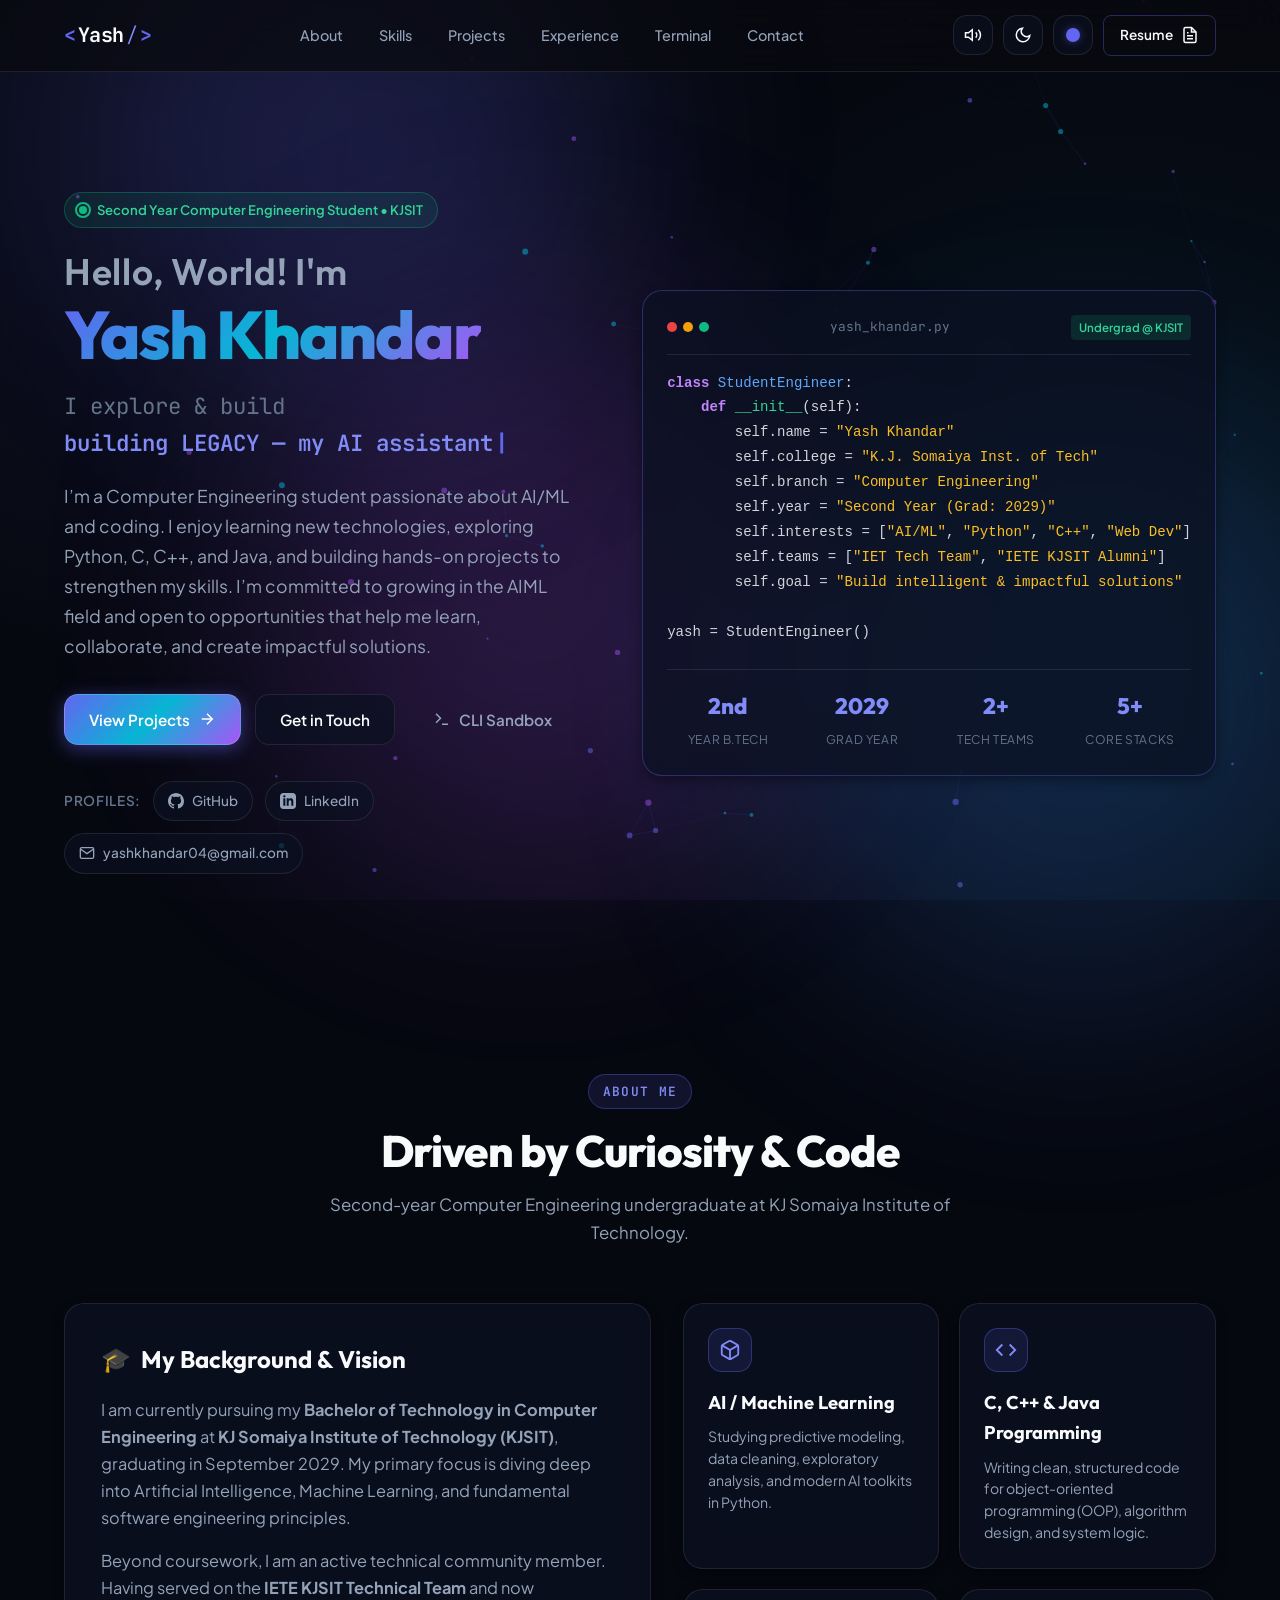
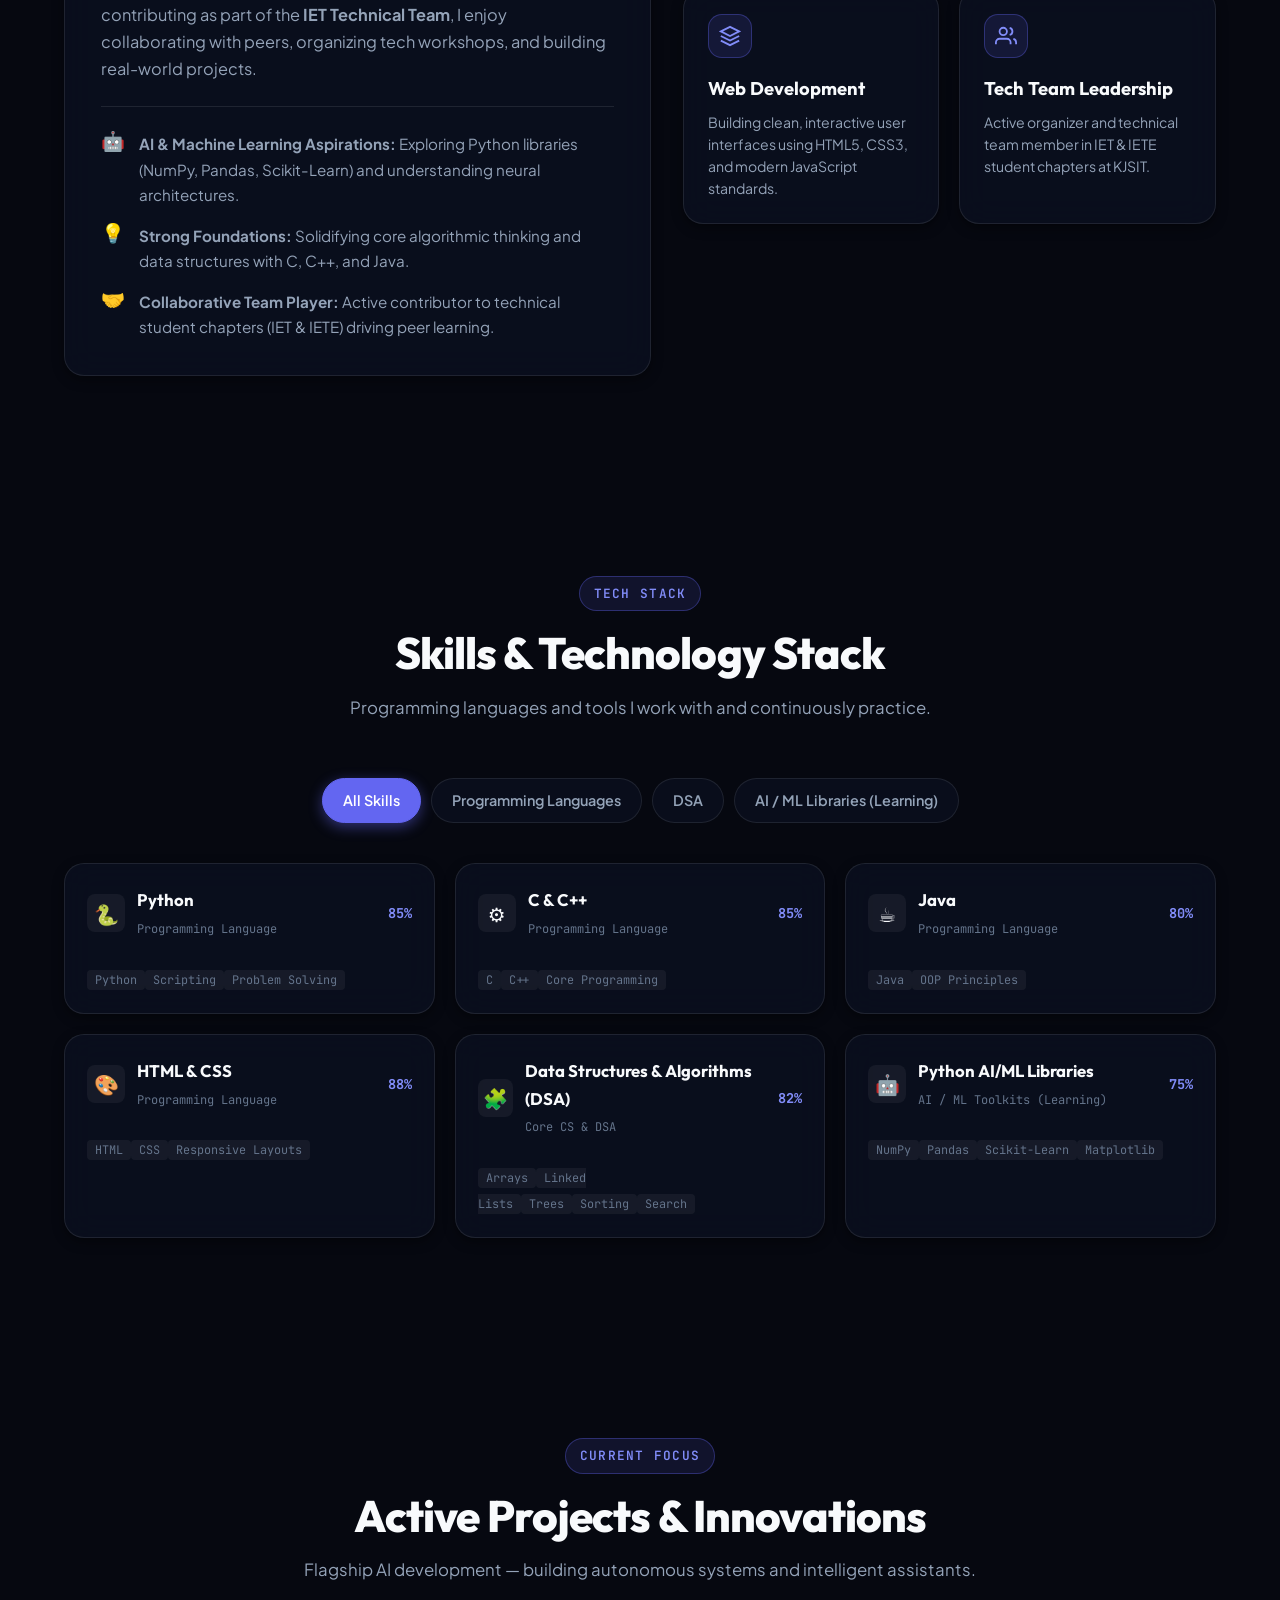
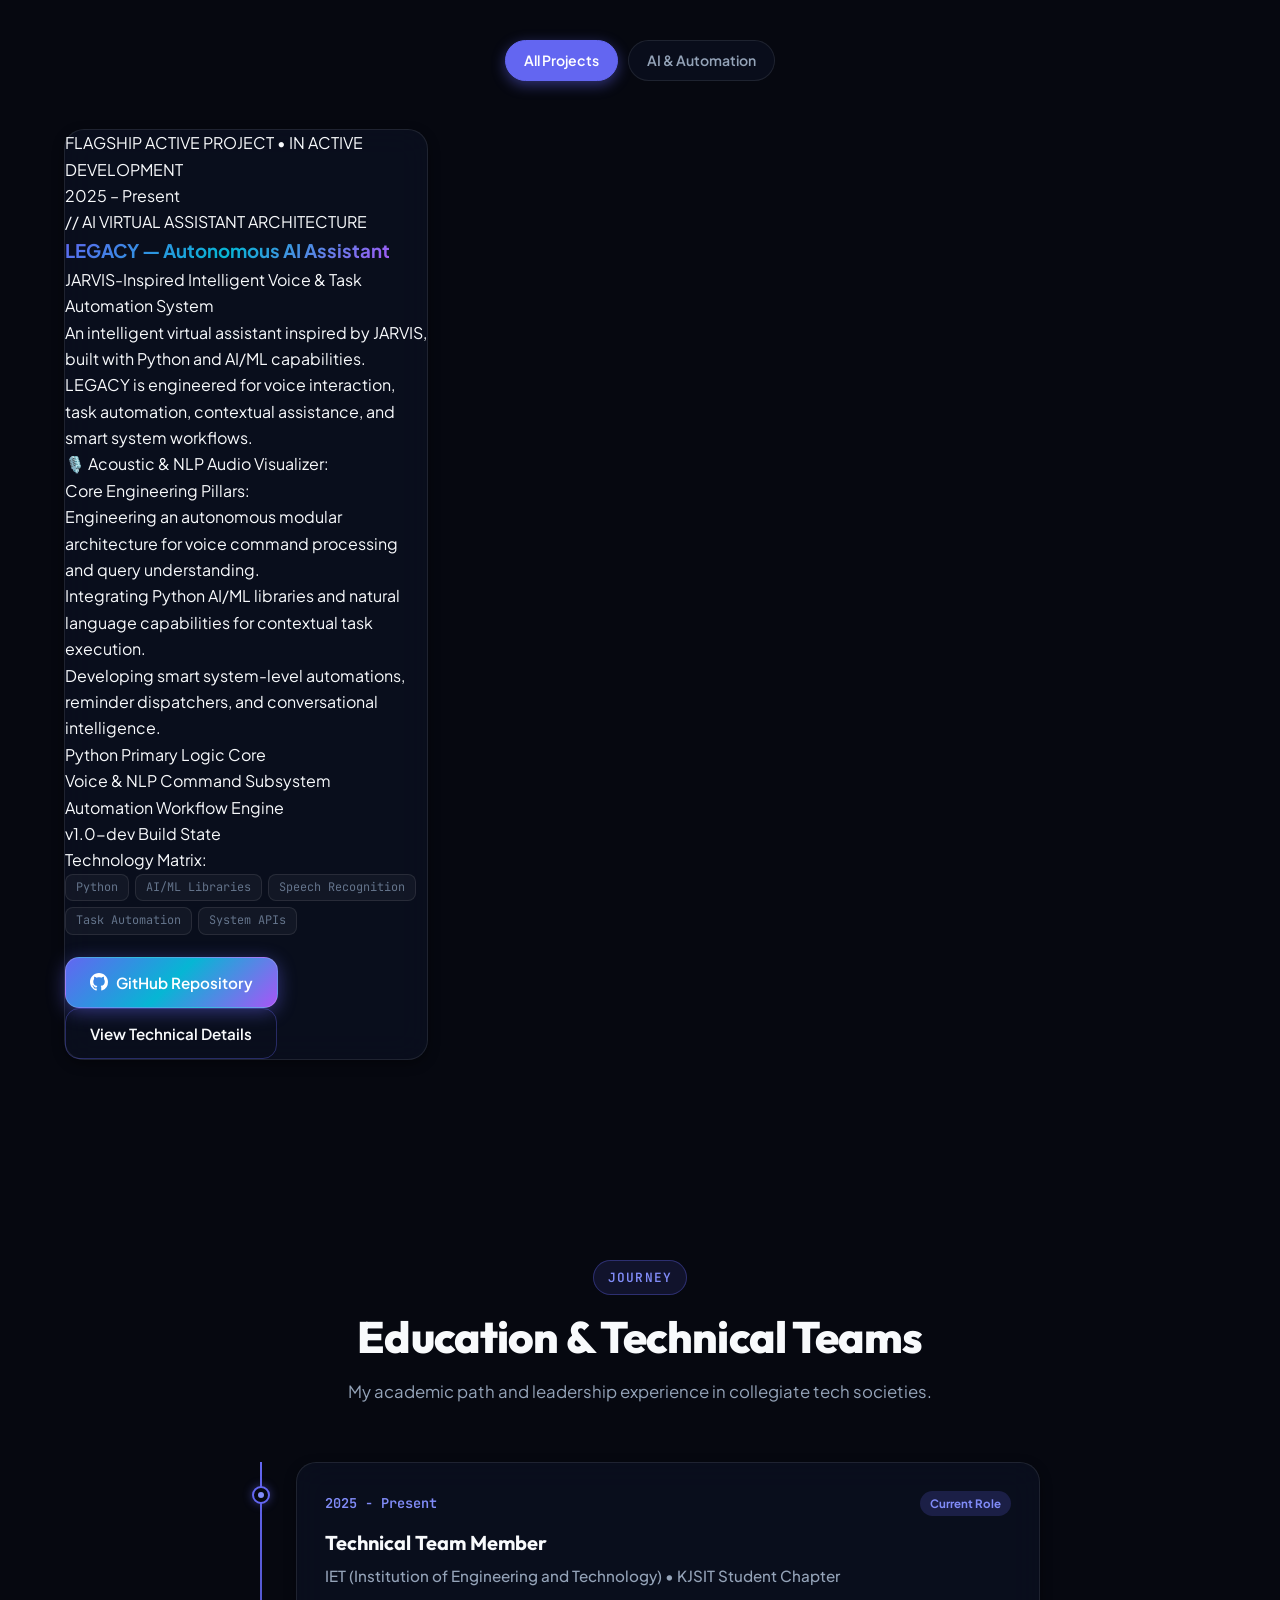
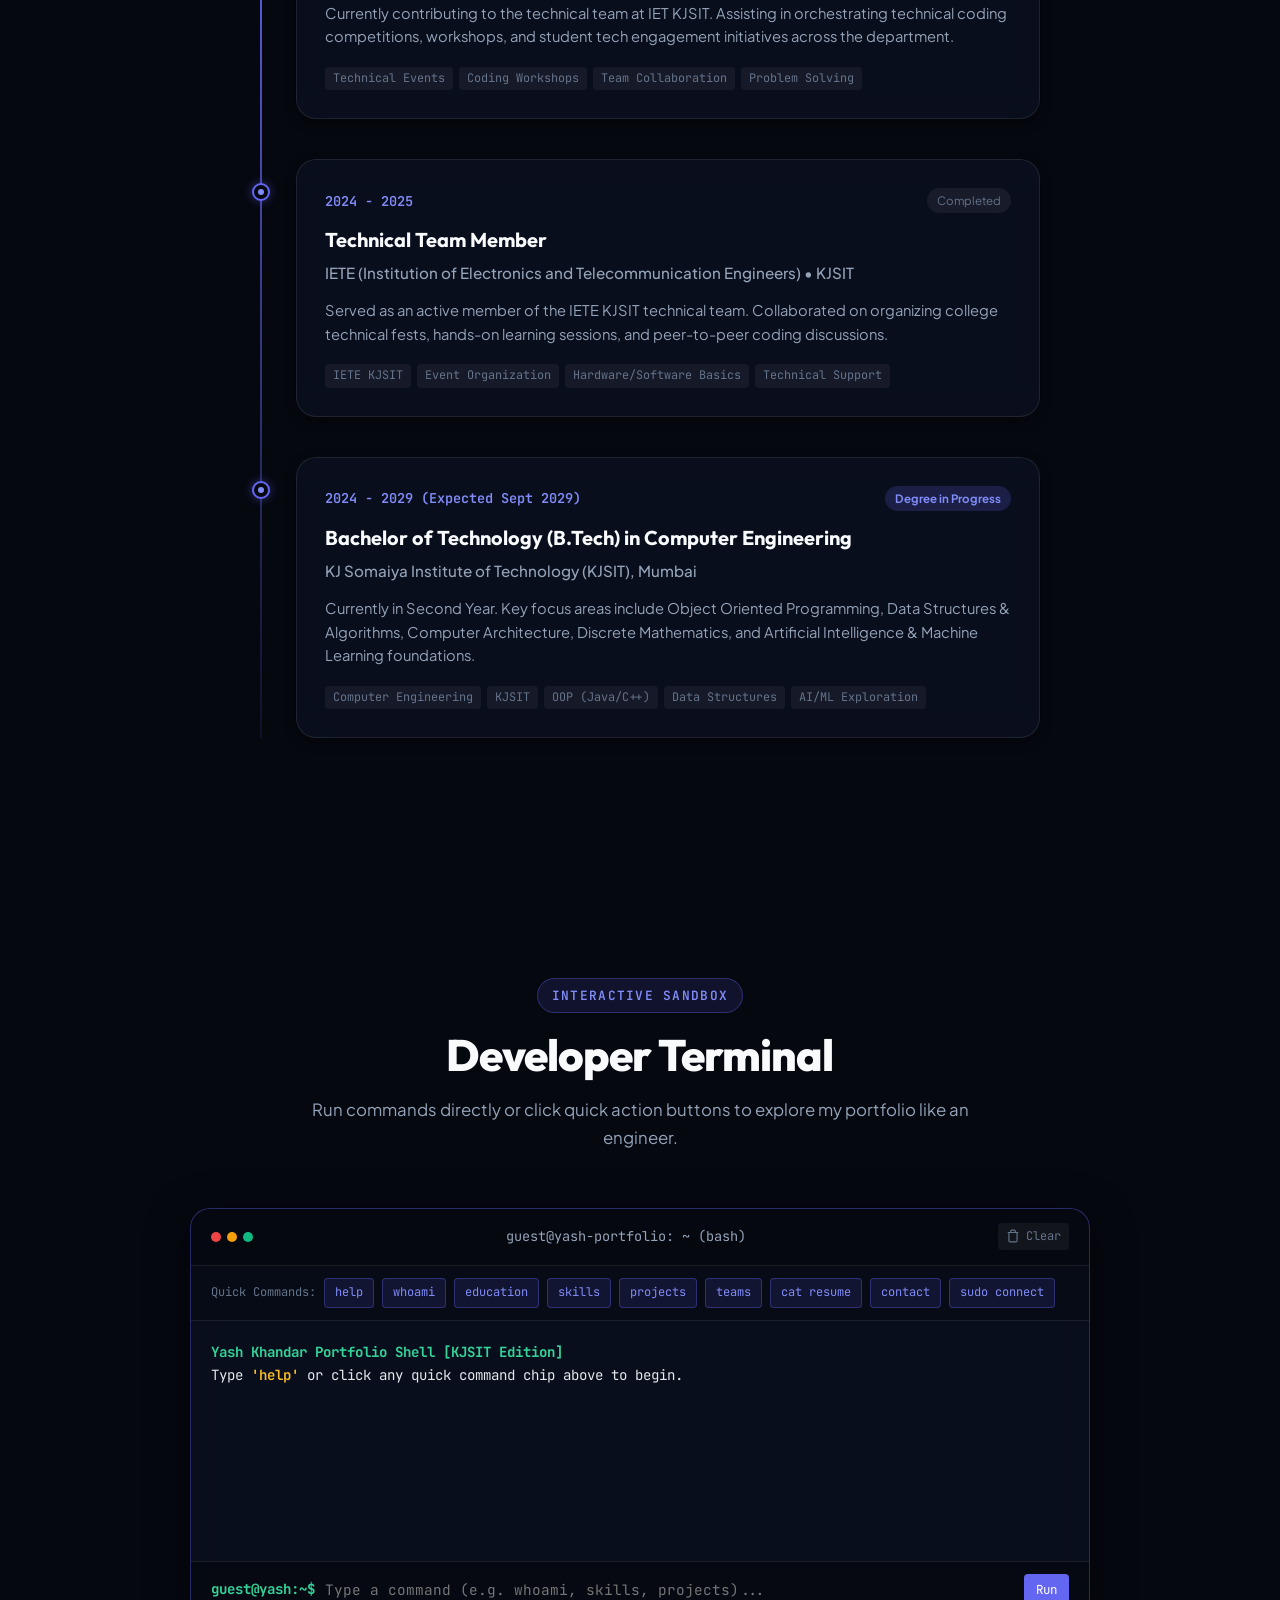
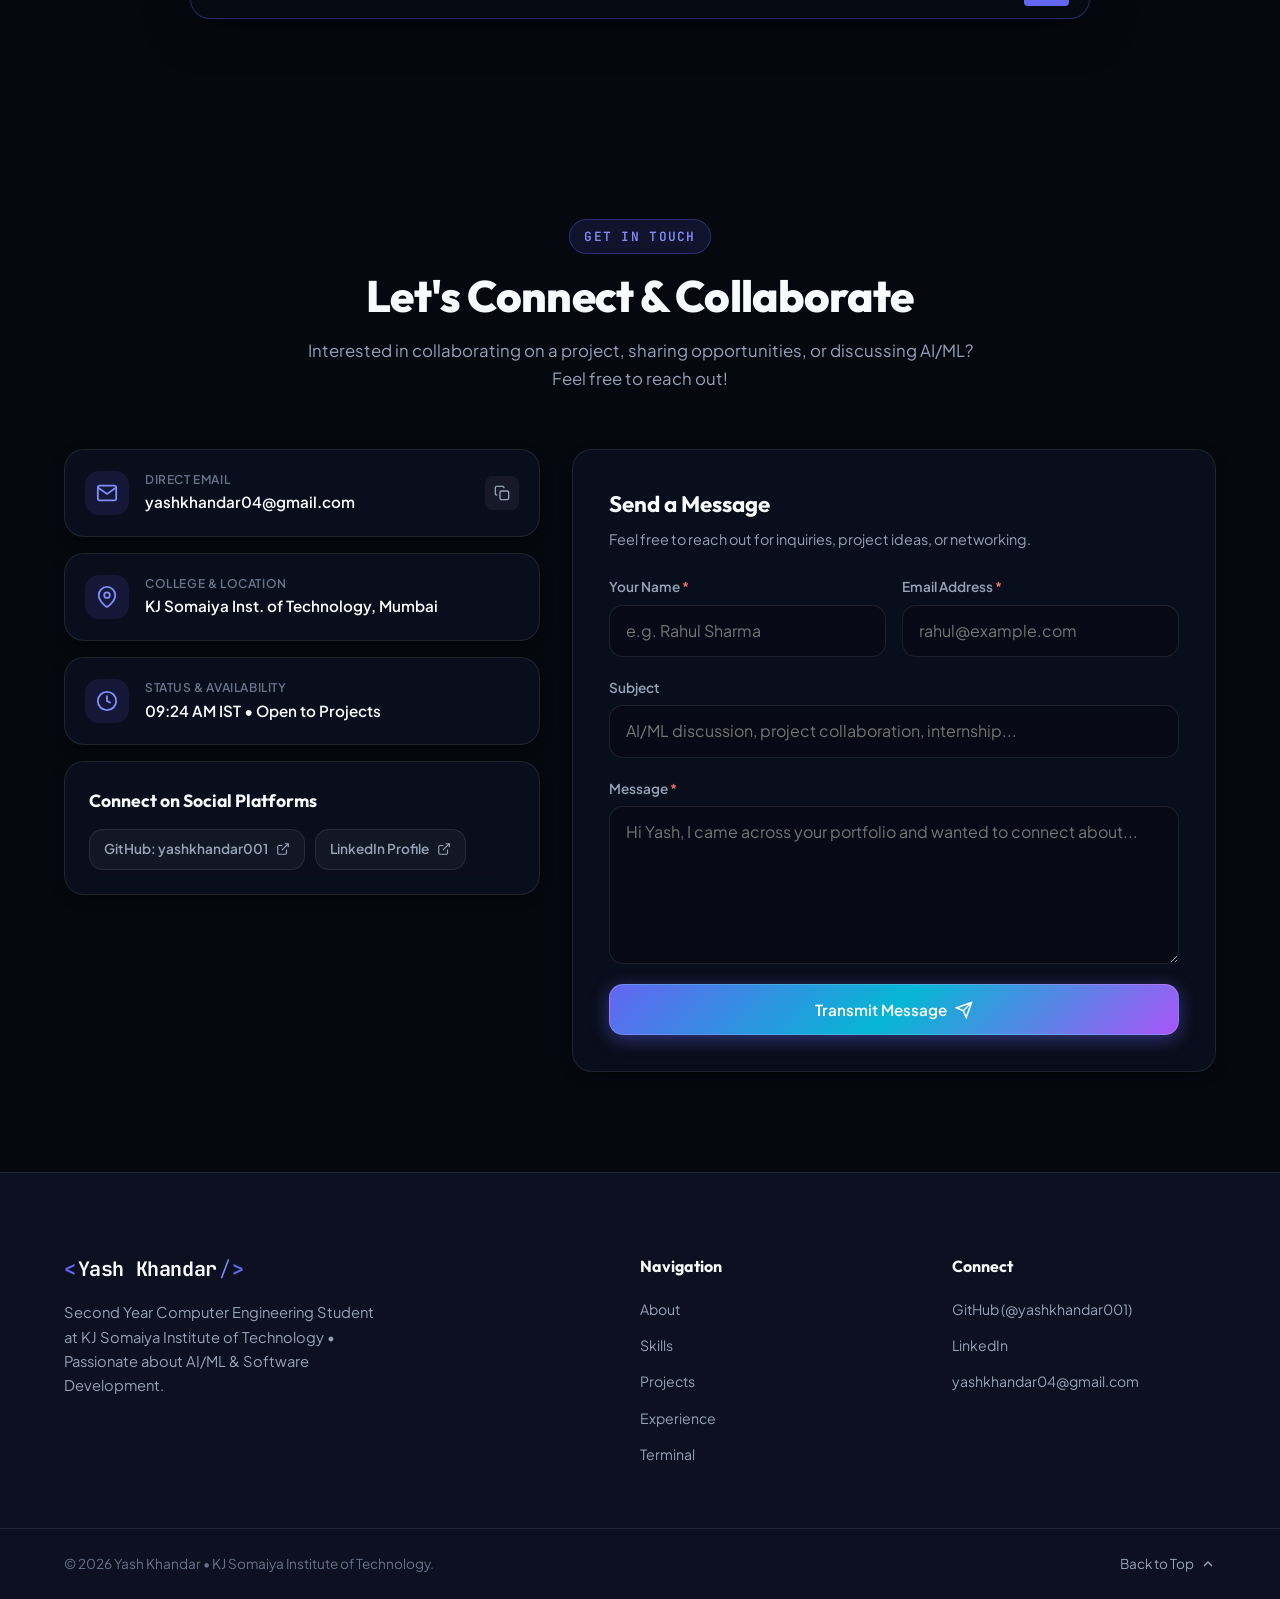
==== commit ee08f68b: "refactor: remove auto-applier section and streamline portfolio" ====
--- a/index.html
+++ b/index.html
@@ -46,7 +46,6 @@
           <li><a href="#about" class="nav-link" id="nav-link-about">About</a></li>
           <li><a href="#skills" class="nav-link" id="nav-link-skills">Skills</a></li>
           <li><a href="#projects" class="nav-link" id="nav-link-projects">Projects</a></li>
-          <li><a href="#internships" class="nav-link" id="nav-link-internships">AI Internship Scout</a></li>
           <li><a href="#experience" class="nav-link" id="nav-link-experience">Experience</a></li>
           <li><a href="#terminal-section" class="nav-link" id="nav-link-terminal">Terminal</a></li>
           <li><a href="#contact" class="nav-link" id="nav-link-contact">Contact</a></li>
@@ -131,7 +130,6 @@
         <li><a href="#about" class="mobile-nav-link">About</a></li>
         <li><a href="#skills" class="mobile-nav-link">Skills</a></li>
         <li><a href="#projects" class="mobile-nav-link">Projects</a></li>
-        <li><a href="#internships" class="mobile-nav-link">AI Internship Scout</a></li>
         <li><a href="#experience" class="mobile-nav-link">Experience</a></li>
         <li><a href="#terminal-section" class="mobile-nav-link">Terminal</a></li>
         <li><a href="#contact" class="mobile-nav-link">Contact</a></li>
@@ -404,90 +402,6 @@
       </div>
     </section>
 
-    <!-- AI INTERNSHIP SCOUT & APPLICATION COPILOT SECTION -->
-    <section class="section internship-section" id="internships">
-      <div class="section-container">
-        <div class="section-header">
-          <span class="section-pill">Autonomous Copilot</span>
-          <h2 class="section-title">AI Internship Scout &amp; Auto-Applier</h2>
-          <p class="section-subtitle">Real-time matching agent scanning AI/ML and software roles, computing match scores, and generating tailored application packets.</p>
-        </div>
-
-        <!-- Agent Scanner Dashboard Bar -->
-        <div class="glass-card scout-dashboard-card">
-          <div class="scout-status-row">
-            <div class="scout-agent-info">
-              <span class="agent-avatar">🤖</span>
-              <div>
-                <h4 class="agent-name">Yash's Autonomous Internship Agent v2.0</h4>
-                <p class="agent-target">Targeting: <strong>AI/ML Intern, Python Developer, Software Engineering Intern (2025/2026)</strong></p>
-              </div>
-            </div>
-            <div class="scout-actions">
-              <button class="btn btn-primary btn-sm" id="btn-auto-apply-all" title="Let AI automatically submit applications and send email updates">
-                <svg class="btn-icon" viewBox="0 0 24 24" fill="none" stroke="currentColor" stroke-width="2">
-                  <polygon points="13 2 3 14 12 14 11 22 21 10 12 10 13 2"></polygon>
-                </svg>
-                <span>⚡ Auto-Apply All (AI Agent)</span>
-              </button>
-              <button class="btn btn-glass btn-sm" id="btn-open-email-setup" title="Configure live email updates to yashkhandar04@gmail.com">
-                <svg class="btn-icon" viewBox="0 0 24 24" fill="none" stroke="currentColor" stroke-width="2">
-                  <path d="M4 4h16c1.1 0 2 .9 2 2v12c0 1.1-.9 2-2 2H4c-1.1 0-2-.9-2-2V6c0-1.1.9-2 2-2z"></path>
-                  <polyline points="22,6 12,13 2,6"></polyline>
-                </svg>
-                <span>Email Updates Setup</span>
-              </button>
-              <button class="btn btn-outline btn-sm" id="btn-run-scout-scan" title="Rescan verified feeds">
-                <svg class="btn-icon" viewBox="0 0 24 24" fill="none" stroke="currentColor" stroke-width="2">
-                  <path d="M21.5 2v6h-6M21.34 15.57a10 10 0 1 1-.57-8.38l5.67-5.67"></path>
-                </svg>
-                <span>Rescan</span>
-              </button>
-            </div>
-          </div>
-
-          <div class="scout-stats-grid">
-            <div class="scout-stat-box">
-              <span class="scout-stat-val" id="stat-scanned-count">12</span>
-              <span class="scout-stat-lbl">Active Roles Tracked</span>
-            </div>
-            <div class="scout-stat-box">
-              <span class="scout-stat-val" id="stat-avg-match">99%</span>
-              <span class="scout-stat-lbl">Top Compatibility Match</span>
-            </div>
-            <div class="scout-stat-box">
-              <span class="scout-stat-val">KJSIT</span>
-              <span class="scout-stat-lbl">Verified College Profile</span>
-            </div>
-            <div class="scout-stat-box">
-              <span class="scout-stat-val" id="stat-applied-count">0</span>
-              <span class="scout-stat-lbl">Applied / Tracked</span>
-            </div>
-          </div>
-        </div>
-
-        <!-- Filter tabs & Search Bar for Internships -->
-        <div class="internships-filter-bar-wrapper">
-          <div class="internships-filter-bar" role="tablist">
-            <button class="intern-tab active" data-filter="all">All Openings (<span id="tab-count-all">12</span>)</button>
-            <button class="intern-tab" data-filter="aiml">AI / ML &amp; NLP</button>
-            <button class="intern-tab" data-filter="python">Python &amp; Automation</button>
-            <button class="intern-tab" data-filter="dsa">C++ &amp; DSA Systems</button>
-            <button class="intern-tab" data-filter="java">Java &amp; Software Dev</button>
-            <button class="intern-tab" data-filter="web">Web Development</button>
-          </div>
-          <div class="internship-search-box">
-            <input type="text" id="internship-search-input" placeholder="🔍 Search company, skill, city..." />
-          </div>
-        </div>
-
-        <!-- Internship Listings Grid -->
-        <div class="internships-grid" id="internships-grid-container">
-          <!-- Populated dynamically via script.js -->
-        </div>
-      </div>
-    </section>
-
     <!-- EXPERIENCE & EDUCATION TIMELINE -->
     <section class="section experience-section" id="experience">
       <div class="section-container">
@@ -613,8 +527,7 @@
             <button class="cmd-chip" data-cmd="education">education</button>
             <button class="cmd-chip" data-cmd="skills">skills</button>
             <button class="cmd-chip" data-cmd="projects">projects</button>
-            <button class="cmd-chip" data-cmd="scout">scout</button>
-            <button class="cmd-chip" data-cmd="auto-apply">auto-apply</button>
+            <button class="cmd-chip" data-cmd="teams">teams</button>
             <button class="cmd-chip" data-cmd="cat resume">cat resume</button>
             <button class="cmd-chip" data-cmd="contact">contact</button>
             <button class="cmd-chip" data-cmd="sudo connect">sudo connect</button>
@@ -866,211 +779,6 @@
     </div>
   </dialog>
 
-  <!-- AI APPLICATION PACKET MODAL (<dialog>) -->
-  <dialog class="custom-modal" id="application-packet-modal" aria-labelledby="packet-modal-title">
-    <div class="modal-backdrop-blur"></div>
-    <div class="modal-box glass-card application-packet-box">
-      <div class="modal-header">
-        <div class="modal-tag-row">
-          <span class="project-badge" id="packet-badge">AI Tailored Application</span>
-          <span class="badge-status" id="packet-match-score">95% Match</span>
-        </div>
-        <button class="modal-close-btn" id="packet-modal-close-btn" aria-label="Close modal">
-          <svg viewBox="0 0 24 24" fill="none" stroke="currentColor" stroke-width="2">
-            <line x1="18" y1="6" x2="6" y2="18"></line>
-            <line x1="6" y1="6" x2="18" y2="18"></line>
-          </svg>
-        </button>
-      </div>
-
-      <div class="modal-body">
-        <h3 class="modal-title" id="packet-modal-title">Application for Company</h3>
-        <p class="modal-subtitle" id="packet-modal-subtitle">AI-generated customized cover letter &amp; recruiter outreach pitch for Yash Khandar.</p>
-
-        <!-- Tab switches inside packet -->
-        <div class="packet-tabs">
-          <button class="packet-tab-btn active" id="tab-cover-letter">Tailored Cover Letter</button>
-          <button class="packet-tab-btn" id="tab-cold-email">Recruiter Cold Outreach</button>
-        </div>
-
-        <div class="packet-content-box">
-          <pre class="packet-text-content" id="packet-text-display"></pre>
-        </div>
-
-        <div class="modal-actions">
-          <button class="btn btn-primary" id="btn-copy-packet">
-            <svg class="btn-icon" viewBox="0 0 24 24" fill="none" stroke="currentColor" stroke-width="2">
-              <rect x="9" y="9" width="13" height="13" rx="2" ry="2"></rect>
-              <path d="M5 15H4a2 2 0 0 1-2-2V4a2 2 0 0 1 2-2h9a2 2 0 0 1 2 2v1"></path>
-            </svg>
-            <span>Copy to Clipboard</span>
-          </button>
-          <a href="#" target="_blank" rel="noopener noreferrer" class="btn btn-outline" id="packet-apply-link">
-            <span>Open Application Portal</span>
-            <svg class="btn-icon" viewBox="0 0 24 24" fill="none" stroke="currentColor" stroke-width="2">
-              <path d="M18 13v6a2 2 0 0 1-2 2H5a2 2 0 0 1-2-2V8a2 2 0 0 1 2-2h6"></path>
-              <polyline points="15 3 21 3 21 9"></polyline>
-              <line x1="10" y1="14" x2="21" y2="3"></line>
-            </svg>
-          </a>
-        </div>
-      </div>
-    </div>
-  </dialog>
-
-  <!-- EMAIL DISPATCH & SETUP MODAL (<dialog>) -->
-  <dialog class="custom-modal" id="email-setup-modal" aria-labelledby="email-setup-title">
-    <div class="modal-backdrop-blur"></div>
-    <div class="modal-box glass-card" style="max-width: 680px;">
-      <div class="modal-header">
-        <div class="modal-tag-row">
-          <span class="project-badge">Notification Engine</span>
-          <span class="badge-status" style="background:rgba(16,185,129,0.15); color:#34d399;">Active • yashkhandar04@gmail.com</span>
-        </div>
-        <button class="modal-close-btn" id="email-setup-close-btn" aria-label="Close modal">
-          <svg viewBox="0 0 24 24" fill="none" stroke="currentColor" stroke-width="2">
-            <line x1="18" y1="6" x2="6" y2="18"></line>
-            <line x1="6" y1="6" x2="18" y2="18"></line>
-          </svg>
-        </button>
-      </div>
-
-      <div class="modal-body">
-        <h3 class="modal-title" id="email-setup-title">📧 Live Email Updates &amp; Application Tracker</h3>
-        <p class="modal-subtitle">Ensure automatic application reports land directly in your Gmail inbox (<strong>yashkhandar04@gmail.com</strong>).</p>
-
-        <!-- Method 1: Instant Browser / Web Gmail -->
-        <div style="background:rgba(99,102,241,0.08); border:1px solid var(--border-glow); border-radius:var(--radius-md); padding:16px; margin:16px 0;">
-          <h4 style="font-size:0.95rem; color:var(--text-main); margin-bottom:8px; display:flex; align-items:center; gap:6px;">
-            <span>⚡ Option 1: Instant 1-Click Digest to Gmail</span>
-          </h4>
-          <p style="font-size:0.85rem; color:var(--text-muted); line-height:1.6; margin-bottom:12px;">
-            Open Gmail in your web browser with the full 12-role application digest pre-filled and formatted for your records:
-          </p>
-          <div style="display:flex; flex-wrap:wrap; gap:10px;">
-            <a href="https://mail.google.com/mail/?view=cm&fs=1&to=yashkhandar04@gmail.com&su=%F0%9F%9A%80+AI+Internship+Tracker+Digest+(12+Roles)+-+Yash+Khandar&body=Hello+Yash%2C%0A%0AYour+AI+Internship+Scout+has+tracked+and+processed+12+applications+for+your+Computer+Engineering+profile+at+KJSIT%3A%0A%0A1.+AI%2FML+Intern+%40+Cognitive+AI+Labs+(Mumbai%2C+Hybrid+-+Match%3A+100%25)%0A2.+Conversational+AI+Intern+%40+BharatAI+(Remote+-+Match%3A+99%25)%0A3.+Research+Intern+%40+TCS+Research+(Mumbai%2FPune+-+Match%3A+100%25)%0A4.+Python+Backend+%40+Reliance+Jio+AI+CoE+(Navi+Mumbai+-+Match%3A+96%25)%0A5.+C%2B%2B+%2F+DSA+Intern+%40+Aether+Dynamics+(Bengaluru+-+Match%3A+96%25)%0A6.+AI+Analytics+%40+Fractal+Analytics+(Mumbai+-+Match%3A+100%25)%0A7.+Java+Software+Dev+%40+LTIMindtree+(Navi+Mumbai+-+Match%3A+93%25)%0A8.+Autonomous+Agents+%40+Kreate+AI+Labs+(Remote+-+Match%3A+97%25)%0A9.+Computer+Vision+%40+VisionTech+(Mumbai+-+Match%3A+100%25)%0A10.+Systems+Software+%40+Nexis+Systems+(Remote+-+Match%3A+100%25)%0A11.+Data+Engineering+%40+Zepto+(Mumbai+-+Match%3A+100%25)%0A12.+Web+Dev+%40+Zenith+Studios+(Remote+-+Match%3A+91%25)%0A%0AAll+tailored+Cover+Letters+and+Outreach+emails+are+saved+in+generated_applications%2F." target="_blank" rel="noopener noreferrer" class="btn btn-primary btn-sm">
-              <svg class="btn-icon" viewBox="0 0 24 24" fill="none" stroke="currentColor" stroke-width="2">
-                <path d="M18 13v6a2 2 0 0 1-2 2H5a2 2 0 0 1-2-2V8a2 2 0 0 1 2-2h6"></path>
-                <polyline points="15 3 21 3 21 9"></polyline>
-                <line x1="10" y1="14" x2="21" y2="3"></line>
-              </svg>
-              <span>Open in Gmail Web (Browser)</span>
-            </a>
-            <a href="email_notification_receipt.html" target="_blank" class="btn btn-outline btn-sm">
-              <span>View Live HTML Email Receipt</span>
-            </a>
-          </div>
-        </div>
-
-        <!-- Method 2: Automatic Python Email Dispatch -->
-        <div style="background:rgba(6,182,212,0.06); border:1px solid rgba(6,182,212,0.25); border-radius:var(--radius-md); padding:16px; margin:16px 0;">
-          <h4 style="font-size:0.95rem; color:var(--text-main); margin-bottom:8px; display:flex; align-items:center; gap:6px;">
-            <span>🤖 Option 2: 1-Step Python Automated Setup</span>
-          </h4>
-          <p style="font-size:0.85rem; color:var(--text-muted); line-height:1.6;">
-            To receive real emails automatically whenever the AI agent runs:
-          </p>
-          <ol style="font-size:0.85rem; color:var(--text-muted); padding-left:18px; margin-top:8px; line-height:1.7;">
-            <li>Get a 16-character App Password at <a href="https://myaccount.google.com/apppasswords" target="_blank" style="color:var(--accent-light); text-decoration:underline;">Google App Passwords</a>.</li>
-            <li>Run this command in your terminal: <code style="background:rgba(0,0,0,0.3); padding:2px 6px; border-radius:4px; color:#38bdf8;">python setup_email.py</code></li>
-            <li>Paste the 16-character code — a live test email will be delivered to your inbox instantly!</li>
-          </ol>
-        </div>
-
-        <!-- Application Tracker Live Summary Table -->
-        <div style="margin-top:16px;">
-          <h4 style="font-size:0.95rem; color:var(--text-main); margin-bottom:8px;">📊 Tracked Applications (12/12)</h4>
-          <div style="max-height:220px; overflow-y:auto; border:1px solid var(--border-subtle); border-radius:var(--radius-sm); font-size:0.8rem;">
-            <table style="width:100%; border-collapse:collapse; text-align:left;">
-              <thead style="background:rgba(255,255,255,0.05); color:var(--text-muted); position:sticky; top:0;">
-                <tr>
-                  <th style="padding:8px 10px;">Role</th>
-                  <th style="padding:8px 10px;">Company</th>
-                  <th style="padding:8px 10px;">Match</th>
-                  <th style="padding:8px 10px;">Status</th>
-                </tr>
-              </thead>
-              <tbody style="color:var(--text-main); font-size:0.78rem;">
-                <tr style="border-bottom:1px solid rgba(255,255,255,0.05);">
-                  <td style="padding:8px 10px;">AI / ML Intern</td>
-                  <td style="padding:8px 10px;">Cognitive AI Labs</td>
-                  <td style="padding:8px 10px; color:#34d399;">100%</td>
-                  <td style="padding:8px 10px;"><span style="background:rgba(16,185,129,0.2); color:#34d399; padding:2px 6px; border-radius:4px;">Applied</span></td>
-                </tr>
-                <tr style="border-bottom:1px solid rgba(255,255,255,0.05);">
-                  <td style="padding:8px 10px;">Conversational AI (LEGACY)</td>
-                  <td style="padding:8px 10px;">BharatAI Voice</td>
-                  <td style="padding:8px 10px; color:#34d399;">99%</td>
-                  <td style="padding:8px 10px;"><span style="background:rgba(16,185,129,0.2); color:#34d399; padding:2px 6px; border-radius:4px;">Applied</span></td>
-                </tr>
-                <tr style="border-bottom:1px solid rgba(255,255,255,0.05);">
-                  <td style="padding:8px 10px;">Research Intern</td>
-                  <td style="padding:8px 10px;">TCS Research</td>
-                  <td style="padding:8px 10px; color:#34d399;">100%</td>
-                  <td style="padding:8px 10px;"><span style="background:rgba(16,185,129,0.2); color:#34d399; padding:2px 6px; border-radius:4px;">Applied</span></td>
-                </tr>
-                <tr style="border-bottom:1px solid rgba(255,255,255,0.05);">
-                  <td style="padding:8px 10px;">Python Backend</td>
-                  <td style="padding:8px 10px;">Reliance Jio AI CoE</td>
-                  <td style="padding:8px 10px; color:#34d399;">96%</td>
-                  <td style="padding:8px 10px;"><span style="background:rgba(16,185,129,0.2); color:#34d399; padding:2px 6px; border-radius:4px;">Applied</span></td>
-                </tr>
-                <tr style="border-bottom:1px solid rgba(255,255,255,0.05);">
-                  <td style="padding:8px 10px;">C++ &amp; DSA Intern</td>
-                  <td style="padding:8px 10px;">Aether Dynamics</td>
-                  <td style="padding:8px 10px; color:#34d399;">96%</td>
-                  <td style="padding:8px 10px;"><span style="background:rgba(16,185,129,0.2); color:#34d399; padding:2px 6px; border-radius:4px;">Applied</span></td>
-                </tr>
-                <tr style="border-bottom:1px solid rgba(255,255,255,0.05);">
-                  <td style="padding:8px 10px;">AI &amp; Data Analytics</td>
-                  <td style="padding:8px 10px;">Fractal Analytics</td>
-                  <td style="padding:8px 10px; color:#34d399;">100%</td>
-                  <td style="padding:8px 10px;"><span style="background:rgba(16,185,129,0.2); color:#34d399; padding:2px 6px; border-radius:4px;">Applied</span></td>
-                </tr>
-                <tr style="border-bottom:1px solid rgba(255,255,255,0.05);">
-                  <td style="padding:8px 10px;">Java Software Dev</td>
-                  <td style="padding:8px 10px;">LTIMindtree</td>
-                  <td style="padding:8px 10px; color:#34d399;">93%</td>
-                  <td style="padding:8px 10px;"><span style="background:rgba(16,185,129,0.2); color:#34d399; padding:2px 6px; border-radius:4px;">Applied</span></td>
-                </tr>
-                <tr style="border-bottom:1px solid rgba(255,255,255,0.05);">
-                  <td style="padding:8px 10px;">Autonomous Agents</td>
-                  <td style="padding:8px 10px;">Kreate AI Labs</td>
-                  <td style="padding:8px 10px; color:#34d399;">97%</td>
-                  <td style="padding:8px 10px;"><span style="background:rgba(16,185,129,0.2); color:#34d399; padding:2px 6px; border-radius:4px;">Applied</span></td>
-                </tr>
-                <tr style="border-bottom:1px solid rgba(255,255,255,0.05);">
-                  <td style="padding:8px 10px;">Computer Vision</td>
-                  <td style="padding:8px 10px;">VisionTech Innovations</td>
-                  <td style="padding:8px 10px; color:#34d399;">100%</td>
-                  <td style="padding:8px 10px;"><span style="background:rgba(16,185,129,0.2); color:#34d399; padding:2px 6px; border-radius:4px;">Applied</span></td>
-                </tr>
-                <tr style="border-bottom:1px solid rgba(255,255,255,0.05);">
-                  <td style="padding:8px 10px;">Systems Software</td>
-                  <td style="padding:8px 10px;">Nexis Systems</td>
-                  <td style="padding:8px 10px; color:#34d399;">100%</td>
-                  <td style="padding:8px 10px;"><span style="background:rgba(16,185,129,0.2); color:#34d399; padding:2px 6px; border-radius:4px;">Applied</span></td>
-                </tr>
-                <tr style="border-bottom:1px solid rgba(255,255,255,0.05);">
-                  <td style="padding:8px 10px;">Data Engineering</td>
-                  <td style="padding:8px 10px;">Zepto Technology</td>
-                  <td style="padding:8px 10px; color:#34d399;">100%</td>
-                  <td style="padding:8px 10px;"><span style="background:rgba(16,185,129,0.2); color:#34d399; padding:2px 6px; border-radius:4px;">Applied</span></td>
-                </tr>
-                <tr>
-                  <td style="padding:8px 10px;">Web &amp; Frontend</td>
-                  <td style="padding:8px 10px;">Zenith Studios</td>
-                  <td style="padding:8px 10px; color:#34d399;">91%</td>
-                  <td style="padding:8px 10px;"><span style="background:rgba(16,185,129,0.2); color:#34d399; padding:2px 6px; border-radius:4px;">Applied</span></td>
-                </tr>
-              </tbody>
-            </table>
-          </div>
-        </div>
-      </div>
-    </div>
-  </dialog>
-
   <!-- RESUME PREVIEW MODAL (<dialog>) -->
   <dialog class="custom-modal resume-modal" id="resume-modal" aria-labelledby="resume-modal-title">
     <div class="modal-backdrop-blur"></div>
--- a/style.css
+++ b/style.css
@@ -2257,313 +2257,6 @@
   to { transform: translateX(0); opacity: 1; }
 }
 
-/* --- AI INTERNSHIP SCOUT SECTION --- */
-.scout-dashboard-card {
-  padding: 30px;
-  margin-bottom: 36px;
-  border-color: var(--border-glow);
-  box-shadow: 0 8px 32px var(--accent-glow);
-}
-
-.scout-status-row {
-  display: flex;
-  align-items: center;
-  justify-content: space-between;
-  padding-bottom: 20px;
-  border-bottom: 1px solid var(--border-glass);
-  margin-bottom: 20px;
-  flex-wrap: wrap;
-  gap: 16px;
-}
-
-.scout-agent-info {
-  display: flex;
-  align-items: center;
-  gap: 16px;
-}
-
-.agent-avatar {
-  width: 52px;
-  height: 52px;
-  border-radius: 50%;
-  background: rgba(99, 102, 241, 0.15);
-  border: 2px solid var(--accent-color);
-  display: flex;
-  align-items: center;
-  justify-content: center;
-  font-size: 1.6rem;
-  box-shadow: 0 0 16px var(--accent-glow);
-  animation: pulseGlow 2.5s infinite alternate;
-}
-
-@keyframes pulseGlow {
-  0% { box-shadow: 0 0 10px var(--accent-glow); transform: scale(1); }
-  100% { box-shadow: 0 0 24px var(--accent-glow); transform: scale(1.05); }
-}
-
-.agent-name {
-  font-family: var(--font-heading);
-  font-size: 1.25rem;
-  font-weight: 700;
-  color: var(--text-main);
-  margin-bottom: 4px;
-}
-
-.agent-target {
-  font-size: 0.88rem;
-  color: var(--text-muted);
-}
-
-.scout-stats-grid {
-  display: grid;
-  grid-template-columns: repeat(4, 1fr);
-  gap: 16px;
-}
-
-.scout-stat-box {
-  background: rgba(0, 0, 0, 0.2);
-  border: 1px solid var(--border-glass);
-  border-radius: var(--radius-md);
-  padding: 14px;
-  text-align: center;
-}
-
-[data-theme="light"] .scout-stat-box {
-  background: rgba(255, 255, 255, 0.6);
-}
-
-.scout-stat-val {
-  display: block;
-  font-family: var(--font-heading);
-  font-size: 1.4rem;
-  font-weight: 800;
-  color: var(--accent-light);
-  margin-bottom: 2px;
-}
-
-.scout-stat-lbl {
-  font-size: 0.75rem;
-  color: var(--text-dim);
-  text-transform: uppercase;
-  letter-spacing: 0.05em;
-}
-
-.internships-filter-bar-wrapper {
-  display: flex;
-  flex-wrap: wrap;
-  justify-content: space-between;
-  align-items: center;
-  gap: 12px;
-  margin-bottom: 24px;
-}
-
-.internship-search-box {
-  position: relative;
-  min-width: 240px;
-  flex: 1;
-  max-width: 320px;
-}
-
-#internship-search-input {
-  width: 100%;
-  padding: 10px 14px;
-  background: rgba(255, 255, 255, 0.05);
-  border: 1px solid var(--border-glow);
-  border-radius: var(--radius-sm);
-  color: var(--text-main);
-  font-size: 0.88rem;
-  outline: none;
-  transition: border-color var(--transition-fast), background var(--transition-fast);
-}
-
-#internship-search-input:focus {
-  border-color: var(--accent-color);
-  background: rgba(255, 255, 255, 0.08);
-}
-
-.internships-filter-bar {
-  display: flex;
-  justify-content: flex-start;
-  flex-wrap: wrap;
-  gap: 10px;
-}
-
-.intern-tab {
-  padding: 8px 18px;
-  border-radius: var(--radius-full);
-  font-size: 0.88rem;
-  font-weight: 600;
-  background: var(--bg-card);
-  border: 1px solid var(--border-glass);
-  color: var(--text-muted);
-  cursor: pointer;
-  transition: all var(--transition-fast);
-}
-
-.intern-tab:hover {
-  background: var(--bg-glass-hover);
-  color: var(--text-main);
-}
-
-.intern-tab.active {
-  background: var(--accent-color);
-  color: #ffffff;
-  border-color: var(--accent-color);
-  box-shadow: 0 4px 14px var(--accent-glow);
-}
-
-.internships-grid {
-  display: grid;
-  grid-template-columns: repeat(auto-fill, minmax(360px, 1fr));
-  gap: 26px;
-}
-
-.internship-card {
-  padding: 26px;
-  display: flex;
-  flex-direction: column;
-  justify-content: space-between;
-  position: relative;
-  overflow: hidden;
-}
-
-.internship-card-header {
-  display: flex;
-  align-items: flex-start;
-  justify-content: space-between;
-  margin-bottom: 12px;
-  gap: 10px;
-}
-
-.intern-company {
-  font-size: 0.9rem;
-  font-weight: 600;
-  color: var(--text-dim);
-  margin-bottom: 4px;
-}
-
-.intern-role {
-  font-family: var(--font-heading);
-  font-size: 1.25rem;
-  font-weight: 700;
-  color: var(--text-main);
-  line-height: 1.3;
-}
-
-.match-gauge-badge {
-  display: inline-flex;
-  align-items: center;
-  gap: 4px;
-  padding: 5px 12px;
-  border-radius: var(--radius-full);
-  font-family: var(--font-mono);
-  font-size: 0.78rem;
-  font-weight: 700;
-  background: linear-gradient(135deg, rgba(16, 185, 129, 0.2) 0%, rgba(6, 182, 212, 0.2) 100%);
-  color: #34d399;
-  border: 1px solid rgba(52, 211, 153, 0.4);
-  box-shadow: 0 0 14px rgba(16, 185, 129, 0.25);
-  white-space: nowrap;
-}
-
-.intern-meta-row {
-  display: flex;
-  flex-wrap: wrap;
-  gap: 12px;
-  font-size: 0.82rem;
-  color: var(--text-muted);
-  margin: 12px 0 16px;
-  padding: 10px 0;
-  border-top: 1px solid var(--border-glass);
-  border-bottom: 1px solid var(--border-glass);
-}
-
-.intern-meta-item {
-  display: inline-flex;
-  align-items: center;
-  gap: 5px;
-}
-
-.intern-reqs {
-  display: flex;
-  flex-wrap: wrap;
-  gap: 6px;
-  margin-bottom: 20px;
-}
-
-.intern-req-tag {
-  font-family: var(--font-mono);
-  font-size: 0.72rem;
-  padding: 2px 8px;
-  border-radius: 4px;
-  background: rgba(255, 255, 255, 0.04);
-  border: 1px solid var(--border-glass);
-  color: var(--text-dim);
-}
-
-.intern-actions {
-  display: grid;
-  grid-template-columns: 1fr 1fr;
-  gap: 10px;
-}
-
-/* AI Application Packet Modal Elements */
-.application-packet-box {
-  max-width: 740px;
-}
-
-.packet-tabs {
-  display: flex;
-  gap: 10px;
-  margin-bottom: 16px;
-  border-bottom: 1px solid var(--border-glass);
-  padding-bottom: 12px;
-}
-
-.packet-tab-btn {
-  padding: 8px 16px;
-  border-radius: var(--radius-sm);
-  font-size: 0.88rem;
-  font-weight: 600;
-  background: rgba(255, 255, 255, 0.05);
-  color: var(--text-muted);
-  cursor: pointer;
-  transition: all var(--transition-fast);
-}
-
-.packet-tab-btn:hover {
-  background: var(--bg-glass-hover);
-  color: var(--text-main);
-}
-
-.packet-tab-btn.active {
-  background: var(--accent-color);
-  color: #ffffff;
-}
-
-.packet-content-box {
-  background: rgba(0, 0, 0, 0.35);
-  border: 1px solid var(--border-glass);
-  border-radius: var(--radius-md);
-  padding: 20px;
-  max-height: 360px;
-  overflow-y: auto;
-  margin-bottom: 20px;
-}
-
-[data-theme="light"] .packet-content-box {
-  background: rgba(255, 255, 255, 0.9);
-}
-
-.packet-text-content {
-  font-family: var(--font-mono);
-  font-size: 0.85rem;
-  line-height: 1.7;
-  color: var(--text-main);
-  white-space: pre-wrap;
-  word-wrap: break-word;
-}
-
 /* ==========================================================================
    RESPONSIVE MEDIA QUERIES & MOBILE OPTIMIZATIONS
    ========================================================================== */
@@ -2592,11 +2285,6 @@
   .footer-grid {
     grid-template-columns: 1.5fr 1fr 1fr;
     gap: 32px;
-  }
-
-  .scout-stats-grid {
-    grid-template-columns: repeat(2, 1fr);
-    gap: 12px;
   }
 
   .skills-grid {
@@ -2844,98 +2532,6 @@
     width: 100%;
   }
 
-  /* AI Internship Scout */
-  .scout-dashboard-card {
-    padding: 20px 16px;
-    margin-bottom: 24px;
-  }
-
-  .scout-status-row {
-    flex-direction: column;
-    align-items: stretch;
-    gap: 16px;
-  }
-
-  .scout-agent-info {
-    gap: 12px;
-  }
-
-  .agent-avatar {
-    width: 44px;
-    height: 44px;
-    font-size: 1.3rem;
-  }
-
-  .agent-name {
-    font-size: 1.1rem;
-  }
-
-  .scout-actions {
-    display: flex;
-    flex-direction: column;
-    width: 100%;
-    gap: 8px;
-  }
-
-  .scout-actions .btn {
-    width: 100%;
-    justify-content: center;
-  }
-
-  .scout-stats-grid {
-    grid-template-columns: repeat(2, 1fr);
-    gap: 10px;
-  }
-
-  .scout-stat-box {
-    padding: 10px 8px;
-  }
-
-  .scout-stat-val {
-    font-size: 1.2rem;
-  }
-
-  .internships-filter-bar-wrapper {
-    flex-direction: column;
-    align-items: stretch;
-    gap: 12px;
-  }
-
-  .internships-filter-bar {
-    justify-content: flex-start;
-    flex-wrap: nowrap;
-    overflow-x: auto;
-    -webkit-overflow-scrolling: touch;
-    padding-bottom: 8px;
-    margin-bottom: 0;
-    scrollbar-width: none;
-    width: 100%;
-  }
-
-  .internships-filter-bar::-webkit-scrollbar {
-    display: none;
-  }
-
-  .intern-tab {
-    flex-shrink: 0;
-    padding: 6px 14px;
-    font-size: 0.8rem;
-  }
-
-  .internship-search-box {
-    width: 100%;
-    max-width: 100% !important;
-  }
-
-  .internships-grid {
-    grid-template-columns: 1fr;
-    gap: 16px;
-  }
-
-  .internship-card {
-    padding: 18px 16px;
-  }
-
   /* Experience Timeline */
   .timeline-wrapper {
     max-width: 100%;
@@ -3103,26 +2699,6 @@
     width: 100%;
   }
 
-  /* Application Packet Modal */
-  .packet-tabs {
-    flex-direction: column;
-    gap: 6px;
-  }
-
-  .packet-tab-btn {
-    width: 100%;
-    text-align: center;
-  }
-
-  .packet-content-box {
-    padding: 14px;
-    max-height: 280px;
-  }
-
-  .packet-text-content {
-    font-size: 0.78rem;
-  }
-
   /* Resume Paper */
   .resume-paper {
     padding: 20px 16px;
@@ -3181,15 +2757,6 @@
     padding: 6px 4px;
   }
 
-  .intern-actions {
-    grid-template-columns: 1fr;
-    gap: 8px;
-  }
-
-  .intern-actions .btn {
-    width: 100%;
-  }
-
   .skills-grid {
     grid-template-columns: 1fr 1fr;
     gap: 10px;
